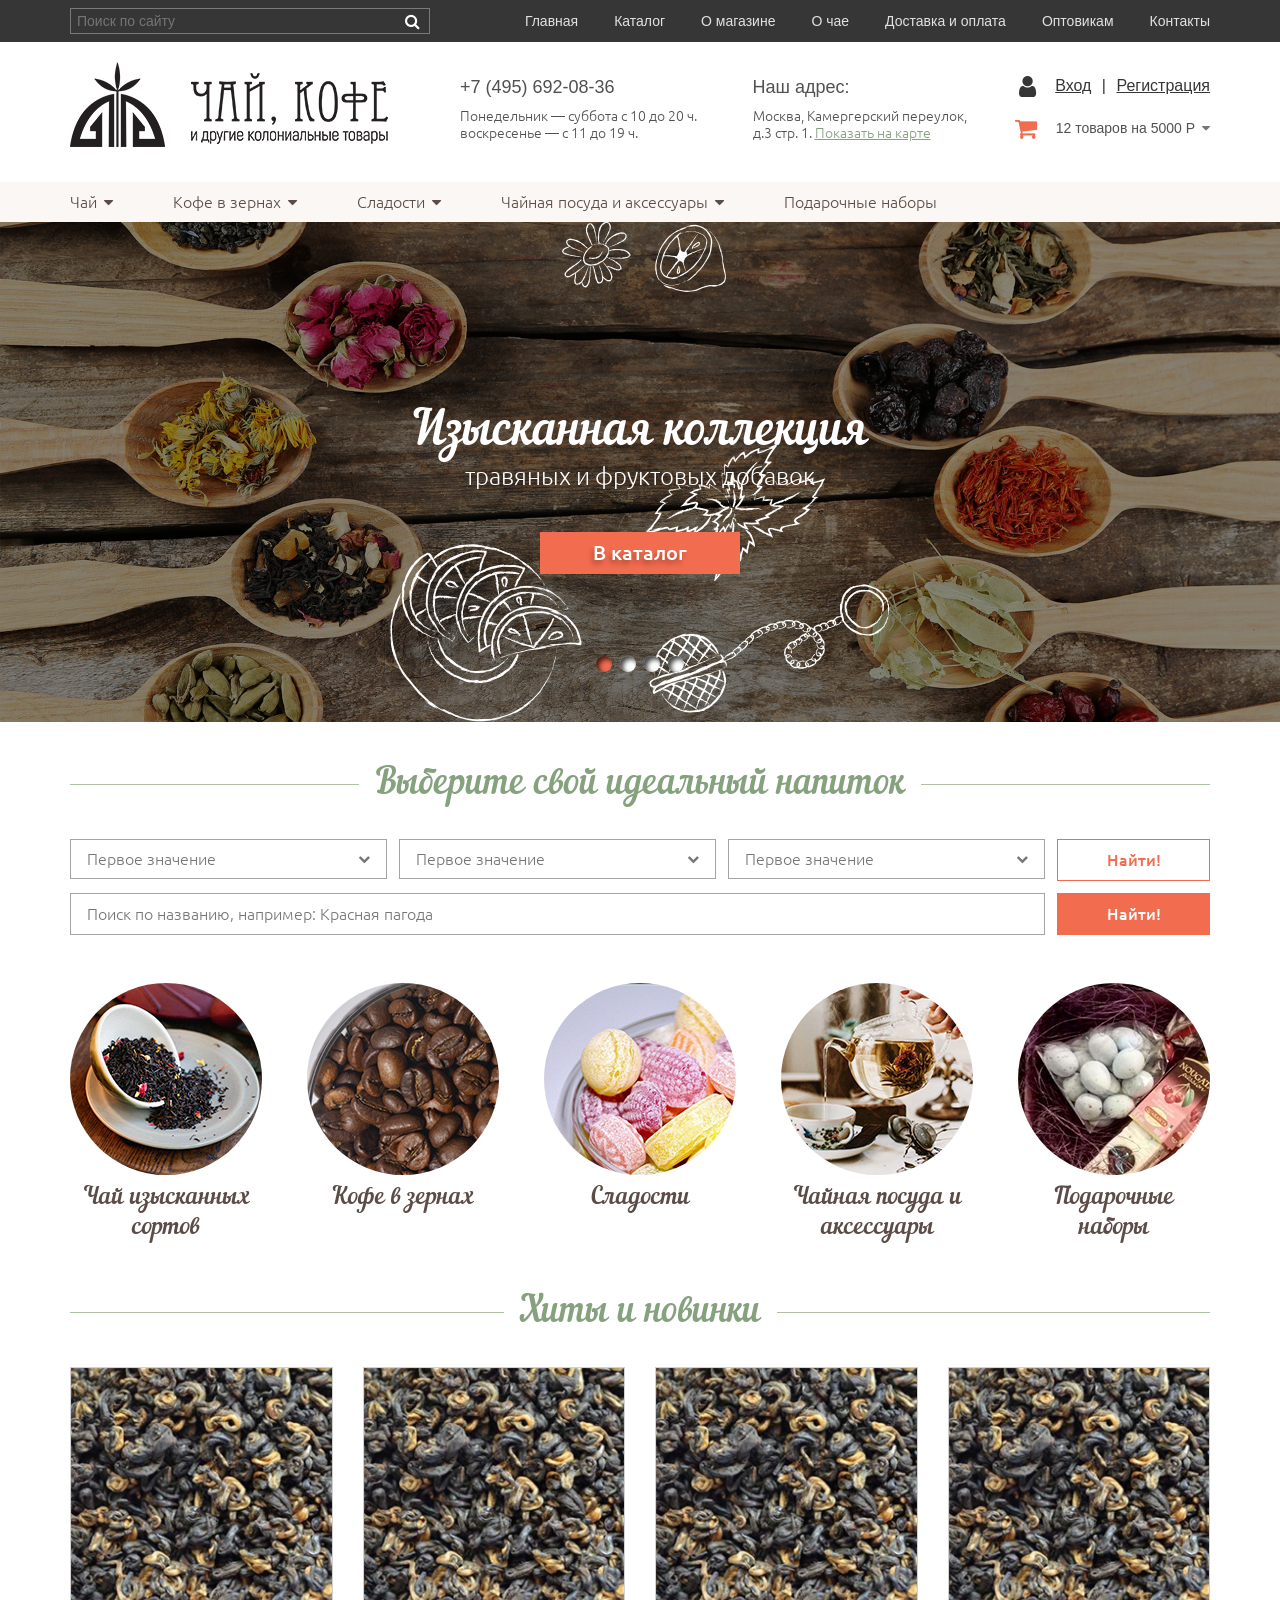
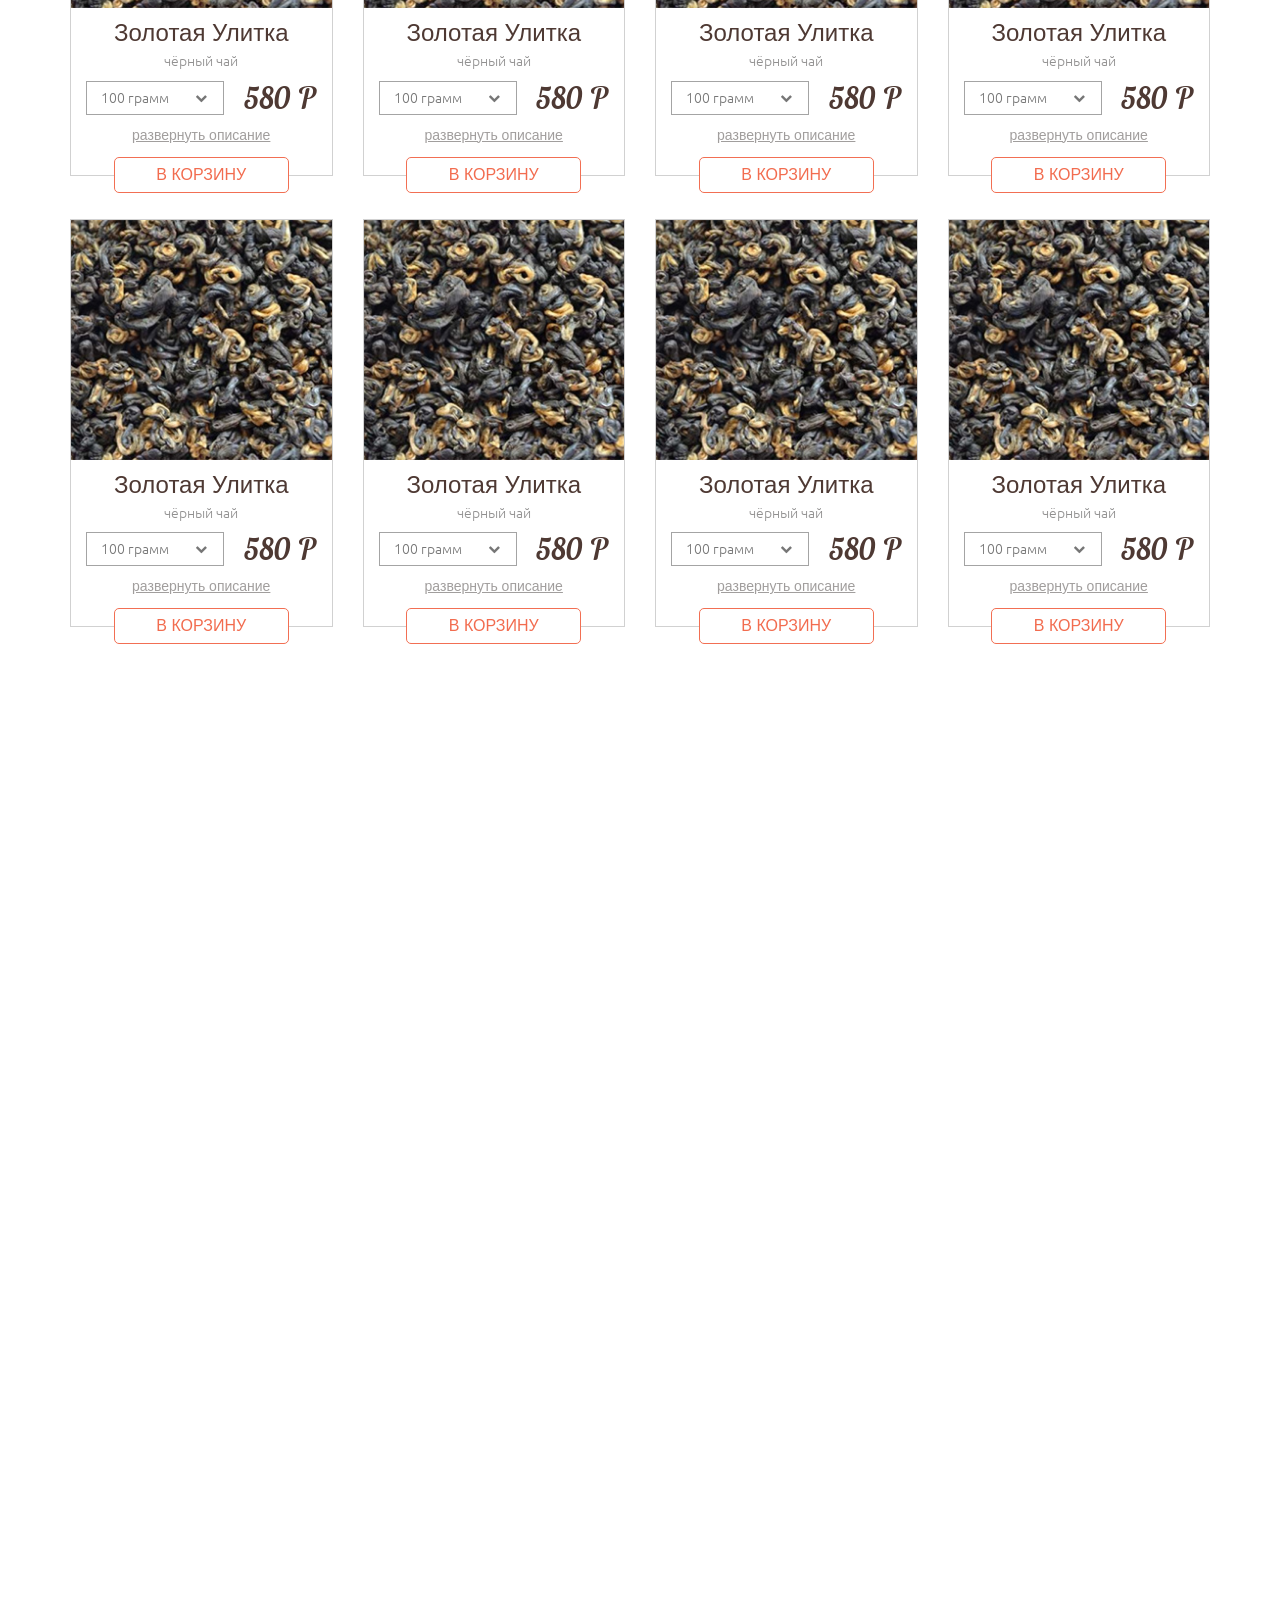
==== app/index.html @ 253767a5 "07.11.2017" ====
<!DOCTYPE html>
<html lang="ru">
<head>
	<meta charset="UTF-8">

	<title>Заголовок</title>
<!--
	<link rel="shortcut icon" href="img/favicon/favicon.ico" type="image/x-icon">
	<link rel="icon" href="img/favicon/apple-touch-icon.png">
	<link rel="icon" sizes="72x72" href="img/favicon/apple-touch-icon-72x72.png">
	<link rel="icon" sizes="114x114" href="img/favicon/apple-touch-icon-114x114.png">
-->

	<meta http-equiv="X-UA-Compatible" content="IE=edge">
	<meta name="viewport" content="width=device-width, initial-scale=1">

	<!-- Styles -->
	<link rel="stylesheet" href="libs/bootstrap/bootstrap.min.css">
	<link rel="stylesheet" href="libs/font-awesome/css/font-awesome.min.css">
	<link rel="stylesheet" href="libs/OwlCarousel2/dist/assets/owl.carousel.min.css">
	<link rel="stylesheet" href="libs/OwlCarousel2/dist/assets/owl.theme.default.css">
	<link rel="stylesheet" href="libs/jquery-ui/jquery-ui.min.css">
	<link rel="stylesheet" href="css/fonts.css">
	<link rel="stylesheet" href="css/main.css">
	<link rel="stylesheet" href="css/media.css">
	<!-- End_Styles -->
</head>
<body>
	<header class="header">
		<div class="header__top">
			<div class="container">
				<div class="row">
					<div class="col-md-4">
						<div class="header__h-search">
							<div class="h-search">
								<input type="text" class="h-search__input" placeholder="Поиск по сайту">
								<i class="fa fa-search" aria-hidden="true"></i>
							</div>
						</div>
					</div>
					<div class="col-md-8">
						<div class="header__h-nav">
							<ul class="h-nav">
								<li class="h-nav__item">
									<a href="#" class="h-nav__link">
										Главная
									</a>
								</li>
								<li class="h-nav__item">
									<a href="#" class="h-nav__link">
										Каталог
									</a>
								</li>
								<li class="h-nav__item">
									<a href="#" class="h-nav__link">
										О магазине
									</a>
								</li>
								<li class="h-nav__item">
									<a href="#" class="h-nav__link">
										О чае
									</a>
								</li>
								<li class="h-nav__item">
									<a href="#" class="h-nav__link">
										Доставка и оплата
									</a>
								</li>
								<li class="h-nav__item">
									<a href="#" class="h-nav__link">
										Оптовикам
									</a>
								</li>
								<li class="h-nav__item">
									<a href="#" class="h-nav__link">
										Контакты
									</a>
								</li>
							</ul>
						</div>
					</div>
				</div>
			</div>
		</div>
		<div class="header__center">
			<div class="container">
				<div class="row">
					<div class="col-md-4">
						<div class="header__h-logo">
							<a href="/" class="h-logo">
								<img src="img/h-logo.png" alt="Чай, кофе и другие колониальные товары" class="h-logo__img">
							</a>
						</div>
					</div>
					<div class="col-md-3">
						<div class="header__h-schedule">
							<div class="h-schedule">
								<b class="h-schedule__phone">
									+7 (495) 692-08-36
								</b>
								<p class="h-schedule__description">
									Понедельник — суббота с 10 до 20 ч.<br>воскресенье — с 11 до 19 ч.
								</p>
							</div>
						</div>
					</div>
					<div class="col-md-3">
						<div class="header__h-addr">
							<div class="h-addr">
								<b class="h-schedule__phone h-addr__title">
									Наш адрес:
								</b>
								<p class="h-schedule__description h-addr__desription">
									Москва, Камергерский переулок,<br>д.3 стр. 1. <a href="#" class="h-addr__link">Показать на карте</a>
								</p>
							</div>
						</div>
					</div>
					<div class="col-md-2">
						<div class="header__h-profil">
							<div class="h-profil">
								<div class="h-profil__top">
									<a href="#" class="h-profil__link">Вход</a>
									<i class="h-profil__and">
										|
									</i>
									<a href="#" class="h-profil__link">Регистрация</a>
									<i class="fa fa-user" aria-hidden="true"></i>
								</div>
								<div class="h-profil__bottom">
									<span class="h-profil__corz">
										12 товаров на 5000 Р
									</span>
									<i class="fa fa-shopping-cart" aria-hidden="true"></i>
								</div>
							</div>
						</div>
					</div>
				</div>
			</div>
		</div>
		<div class="header__bottom">
			<div class="container">
				<div class="row">
					<div class="col-md-12">
						<div class="header__h-catalog">
							<ul class="h-catalog">
								<li class="h-catalog__item">
									<a href="#" class="h-catalog__link">
										Чай
									</a>
								</li>
								<li class="h-catalog__item">
									<a href="#" class="h-catalog__link">
										Кофе в зернах
									</a>
								</li>
								<li class="h-catalog__item">
									<a href="#" class="h-catalog__link">
										Сладости
									</a>
								</li>
								<li class="h-catalog__item">
									<a href="#" class="h-catalog__link">
										Чайная посуда и аксессуары
									</a>
								</li>
								<li class="h-catalog__item">
									<a href="#" class="h-catalog__link">
										Подарочные наборы
									</a>
								</li>
							</ul>
						</div>
					</div>
				</div>
			</div>
		</div>
	</header>
	<div class="page">
		<div class="page__p-slider">
			<div class="p-slider owl-carousel">
				<div class="p-slider__item">
					<img src="img/slider/1.jpg" alt="slid" class="p-slider__img">
					<div class="p-slider__block" style="background-image: url(img/slider/patern.png);">
						<div class="container">
							<div class="row">
								<div class="col-md-12">
									<div class="p-slider__p-text">
										<h2 class="p-slider__title">
											Изысканная коллекция
										</h2>
										<p class="p-slider__description">
											травяных и фруктовых добавок
										</p>
										<a href="#" class="btn btn-red">
											В каталог
										</a>
									</div>
								</div>
							</div>
						</div>
					</div>
				</div>
				<div class="p-slider__item">
					<img src="img/slider/1.jpg" alt="slid" class="p-slider__img">
					<div class="p-slider__block" style="background-image: url(img/slider/patern.png);">
						<div class="container">
							<div class="row">
								<div class="col-md-12">
									<div class="p-slider__p-text">
										<h2 class="p-slider__title">
											Изысканная коллекция
										</h2>
										<p class="p-slider__description">
											травяных и фруктовых добавок
										</p>
										<a href="#" class="btn btn-red">
											В каталог
										</a>
									</div>
								</div>
							</div>
						</div>
					</div>
				</div>
				<div class="p-slider__item">
					<img src="img/slider/1.jpg" alt="slid" class="p-slider__img">
					<div class="p-slider__block" style="background-image: url(img/slider/patern.png);">
						<div class="container">
							<div class="row">
								<div class="col-md-12">
									<div class="p-slider__p-text">
										<h2 class="p-slider__title">
											Изысканная коллекция
										</h2>
										<p class="p-slider__description">
											травяных и фруктовых добавок
										</p>
										<a href="#" class="btn btn-red">
											В каталог
										</a>
									</div>
								</div>
							</div>
						</div>
					</div>
				</div>
				<div class="p-slider__item">
					<img src="img/slider/1.jpg" alt="slid" class="p-slider__img">
					<div class="p-slider__block" style="background-image: url(img/slider/patern.png);">
						<div class="container">
							<div class="row">
								<div class="col-md-12">
									<div class="p-slider__p-text">
										<h2 class="p-slider__title">
											Изысканная коллекция
										</h2>
										<p class="p-slider__description">
											травяных и фруктовых добавок
										</p>
										<a href="#" class="btn btn-red">
											В каталог
										</a>
									</div>
								</div>
							</div>
						</div>
					</div>
				</div>
			</div>
		</div>
		<div class="page__section">
			<div class="container">
				<div class="row">
					<div class="col-md-12">
						<div class="page__p-title">
							<h2 class="p-title">
								<span>Выберите свой идеальный напиток</span>
							</h2>
						</div>
					</div>
				</div>
				<div class="row">
					<div class="col-md-12">
						<div class="page__p-selectmenu">
							<div class="p-selectmenu p-selectmenu-top">
								<div class="p-selectmenu__item">
									<select class="selectmenu" name="" id="">
										<option>Первое значение</option>
										<option>Второе значение</option>
										<option>Третье значение</option>
									</select>
								</div>
								<div class="p-selectmenu__item">
									<select class="selectmenu" name="" id="">
										<option>Первое значение</option>
										<option>Второе значение</option>
										<option>Третье значение</option>
									</select>
								</div>
								<div class="p-selectmenu__item">
									<select class="selectmenu" name="" id="">
										<option>Первое значение</option>
										<option>Второе значение</option>
										<option>Третье значение</option>
									</select>
								</div>
								<div class="p-selectmenu__item">
									<a href="#" class="btn btn-small btn-trans">
										Найти!
									</a>
								</div>
							</div>
							<div class="p-selectmenu p-selectmenu-bottom">
								<div class="p-selectmenu__item">
									<input type="text" class="p-selectmenu__input" placeholder="Поиск по названию, например: Красная пагода">
								</div>
								<div class="p-selectmenu__item">
									<a href="#" class="btn btn-small">
										Найти!
									</a>
								</div>
							</div>
						</div>
					</div>
				</div>
				<div class="row">
					<div class="col-md-12">
						<div class="page__p-beverages">
							<div class="p-beverages">
								<div class="p-beverages__item">
									<a href="#" class="p-beverages__link">
										<div class="p-beverages__top">
											<img src="img/tea/1.jpg" alt="beverages" class="p-beverages__img">
										</div>
										<div class="p-beverages__bottom">
											<h2 class="p-beverages__title">
												Чай изысканных сортов
											</h2>
										</div>
									</a>
								</div>
								<div class="p-beverages__item">
									<a href="#" class="p-beverages__link">
										<div class="p-beverages__top">
											<img src="img/tea/2.jpg" alt="beverages" class="p-beverages__img">
										</div>
										<div class="p-beverages__bottom">
											<h2 class="p-beverages__title">
												Кофе в зернах
											</h2>
										</div>
									</a>
								</div>
								<div class="p-beverages__item">
									<a href="#" class="p-beverages__link">
										<div class="p-beverages__top">
											<img src="img/tea/3.jpg" alt="beverages" class="p-beverages__img">
										</div>
										<div class="p-beverages__bottom">
											<h2 class="p-beverages__title">
												Сладости
											</h2>
										</div>
									</a>
								</div>
								<div class="p-beverages__item">
									<a href="#" class="p-beverages__link">
										<div class="p-beverages__top">
											<img src="img/tea/4.jpg" alt="beverages" class="p-beverages__img">
										</div>
										<div class="p-beverages__bottom">
											<h2 class="p-beverages__title">
												Чайная посуда и аксессуары
											</h2>
										</div>
									</a>
								</div>
								<div class="p-beverages__item">
									<a href="#" class="p-beverages__link">
										<div class="p-beverages__top">
											<img src="img/tea/5.jpg" alt="beverages" class="p-beverages__img">
										</div>
										<div class="p-beverages__bottom">
											<h2 class="p-beverages__title">
												Подарочные наборы
											</h2>
										</div>
									</a>
								</div>
							</div>
						</div>
					</div>
				</div>
			</div>
		</div>
		<div class="page__section">
			<div class="container">
				<div class="row">
					<div class="col-md-12">
						<div class="page__p-title">
							<h2 class="p-title">
								<span>Хиты и новинки</span>
							</h2>
						</div>
					</div>
				</div>
				<div class="row">
					<div class="col-md-3">
						<div class="page__p-item">
							<div class="p-item">
								<div class="p-item__top">
									<img src="img/item/1.jpg" alt="img" class="p-item__img">
								</div>
								<div class="p-item__bottom">
									<h2 class="p-item__title">
										Золотая Улитка
									</h2>
									<span class="p-item__cat">
										чёрный чай
									</span>
									<div class="p-item__row">
										<select class="selectmenu" name="" id="">
											<option>100 грамм</option>
											<option>200 грамм</option>
											<option>300 грамм</option>
										</select>
										<div class="p-item__price">
											580
										</div>
									</div>
									<div style="text-align: center">
										<a href="#" class="p-item__more">
											развернуть описание
										</a>
									</div>
									<a href="#" class="p-item__button">
										В корзину
									</a>
								</div>
							</div>
						</div>
					</div>
					<div class="col-md-3">
						<div class="page__p-item">
							<div class="p-item">
								<div class="p-item__top">
									<img src="img/item/1.jpg" alt="img" class="p-item__img">
								</div>
								<div class="p-item__bottom">
									<h2 class="p-item__title">
										Золотая Улитка
									</h2>
									<span class="p-item__cat">
										чёрный чай
									</span>
									<div class="p-item__row">
										<select class="selectmenu" name="" id="">
											<option>100 грамм</option>
											<option>200 грамм</option>
											<option>300 грамм</option>
										</select>
										<div class="p-item__price">
											580
										</div>
									</div>
									<div style="text-align: center">
										<a href="#" class="p-item__more">
											развернуть описание
										</a>
									</div>
									<a href="#" class="p-item__button">
										В корзину
									</a>
								</div>
							</div>
						</div>
					</div>
					<div class="col-md-3">
						<div class="page__p-item">
							<div class="p-item">
								<div class="p-item__top">
									<img src="img/item/1.jpg" alt="img" class="p-item__img">
								</div>
								<div class="p-item__bottom">
									<h2 class="p-item__title">
										Золотая Улитка
									</h2>
									<span class="p-item__cat">
										чёрный чай
									</span>
									<div class="p-item__row">
										<select class="selectmenu" name="" id="">
											<option>100 грамм</option>
											<option>200 грамм</option>
											<option>300 грамм</option>
										</select>
										<div class="p-item__price">
											580
										</div>
									</div>
									<div style="text-align: center">
										<a href="#" class="p-item__more">
											развернуть описание
										</a>
									</div>
									<a href="#" class="p-item__button">
										В корзину
									</a>
								</div>
							</div>
						</div>
					</div>
					<div class="col-md-3">
						<div class="page__p-item">
							<div class="p-item">
								<div class="p-item__top">
									<img src="img/item/1.jpg" alt="img" class="p-item__img">
								</div>
								<div class="p-item__bottom">
									<h2 class="p-item__title">
										Золотая Улитка
									</h2>
									<span class="p-item__cat">
										чёрный чай
									</span>
									<div class="p-item__row">
										<select class="selectmenu" name="" id="">
											<option>100 грамм</option>
											<option>200 грамм</option>
											<option>300 грамм</option>
										</select>
										<div class="p-item__price">
											580
										</div>
									</div>
									<div style="text-align: center">
										<a href="#" class="p-item__more">
											развернуть описание
										</a>
									</div>
									<a href="#" class="p-item__button">
										В корзину
									</a>
								</div>
							</div>
						</div>
					</div>
					<div class="col-md-3">
						<div class="page__p-item">
							<div class="p-item">
								<div class="p-item__top">
									<img src="img/item/1.jpg" alt="img" class="p-item__img">
								</div>
								<div class="p-item__bottom">
									<h2 class="p-item__title">
										Золотая Улитка
									</h2>
									<span class="p-item__cat">
										чёрный чай
									</span>
									<div class="p-item__row">
										<select class="selectmenu" name="" id="">
											<option>100 грамм</option>
											<option>200 грамм</option>
											<option>300 грамм</option>
										</select>
										<div class="p-item__price">
											580
										</div>
									</div>
									<div style="text-align: center">
										<a href="#" class="p-item__more">
											развернуть описание
										</a>
									</div>
									<a href="#" class="p-item__button">
										В корзину
									</a>
								</div>
							</div>
						</div>
					</div>
					<div class="col-md-3">
						<div class="page__p-item">
							<div class="p-item">
								<div class="p-item__top">
									<img src="img/item/1.jpg" alt="img" class="p-item__img">
								</div>
								<div class="p-item__bottom">
									<h2 class="p-item__title">
										Золотая Улитка
									</h2>
									<span class="p-item__cat">
										чёрный чай
									</span>
									<div class="p-item__row">
										<select class="selectmenu" name="" id="">
											<option>100 грамм</option>
											<option>200 грамм</option>
											<option>300 грамм</option>
										</select>
										<div class="p-item__price">
											580
										</div>
									</div>
									<div style="text-align: center">
										<a href="#" class="p-item__more">
											развернуть описание
										</a>
									</div>
									<a href="#" class="p-item__button">
										В корзину
									</a>
								</div>
							</div>
						</div>
					</div>
					<div class="col-md-3">
						<div class="page__p-item">
							<div class="p-item">
								<div class="p-item__top">
									<img src="img/item/1.jpg" alt="img" class="p-item__img">
								</div>
								<div class="p-item__bottom">
									<h2 class="p-item__title">
										Золотая Улитка
									</h2>
									<span class="p-item__cat">
										чёрный чай
									</span>
									<div class="p-item__row">
										<select class="selectmenu" name="" id="">
											<option>100 грамм</option>
											<option>200 грамм</option>
											<option>300 грамм</option>
										</select>
										<div class="p-item__price">
											580
										</div>
									</div>
									<div style="text-align: center">
										<a href="#" class="p-item__more">
											развернуть описание
										</a>
									</div>
									<a href="#" class="p-item__button">
										В корзину
									</a>
								</div>
							</div>
						</div>
					</div>
					<div class="col-md-3">
						<div class="page__p-item">
							<div class="p-item">
								<div class="p-item__top">
									<img src="img/item/1.jpg" alt="img" class="p-item__img">
								</div>
								<div class="p-item__bottom">
									<h2 class="p-item__title">
										Золотая Улитка
									</h2>
									<span class="p-item__cat">
										чёрный чай
									</span>
									<div class="p-item__row">
										<select class="selectmenu" name="" id="">
											<option>100 грамм</option>
											<option>200 грамм</option>
											<option>300 грамм</option>
										</select>
										<div class="p-item__price">
											580
										</div>
									</div>
									<div style="text-align: center">
										<a href="#" class="p-item__more">
											развернуть описание
										</a>
									</div>
									<a href="#" class="p-item__button">
										В корзину
									</a>
								</div>
							</div>
						</div>
					</div>
				</div>
			</div>
		</div>
	</div>

	<!-- Scripts -->
	<script type="text/javascript" src="libs/jquery/jquery.min.js"></script>
	<script type="text/javascript" src="libs/OwlCarousel2/dist/owl.carousel.min.js"></script>
	<script type="text/javascript" src="libs/jquery-ui/jquery-ui.min.js"></script>
	<script type="text/javascript" src="js/main.js"></script>
	<!-- End_Scripts -->
</body>
</html>
---- app/css/fonts.css ----
/* font-family: "UbuntuRegular" */
@font-face {
  font-family: "UbuntuRegular";
  src: url("../fonts/Ubuntu/UbuntuRegular/RobotoRegular.eot");
  src: url("../fonts/Ubuntu/UbuntuRegular/RobotoRegular.eot?#iefix") format("embedded-opentype"), url("../fonts/Ubuntu/UbuntuRegular/RobotoRegular.woff") format("woff"), url("../fonts/Ubuntu/UbuntuRegular/RobotoRegular.ttf") format("truetype");
  font-style: normal;
  font-weight: normal;
}

/* font-family: "UbuntuItalic" */
@font-face {
  font-family: "UbuntuItalic";
  src: url("../fonts/Ubuntu/UbuntuItalic/UbuntuItalic.eot");
  src: url("../fonts/Ubuntu/UbuntuItalic/UbuntuItalic.eot?#iefix") format("embedded-opentype"), url("../fonts/Ubuntu/UbuntuItalic/UbuntuItalic.woff") format("woff"), url("../fonts/Ubuntu/UbuntuItalic/UbuntuItalic.ttf") format("truetype");
  font-style: normal;
  font-weight: normal;
}

/* font-family: "UbuntuLight" */
@font-face {
  font-family: "UbuntuLight";
  src: url("../fonts/Ubuntu/UbuntuLight/UbuntuLight.eot");
  src: url("../fonts/Ubuntu/UbuntuLight/UbuntuLight.eot?#iefix") format("embedded-opentype"), url("../fonts/Ubuntu/UbuntuLight/UbuntuLight.woff") format("woff"), url("../fonts/Ubuntu/UbuntuLight/UbuntuLight.ttf") format("truetype");
  font-style: normal;
  font-weight: normal;
}

/* font-family: "UbuntuLightItalic" */
@font-face {
  font-family: "UbuntuLightItalic";
  src: url("../fonts/Ubuntu/UbuntuLightItalic/UbuntuLightItalic.eot");
  src: url("../fonts/Ubuntu/UbuntuLightItalic/UbuntuLightItalic.eot?#iefix") format("embedded-opentype"), url("../fonts/Ubuntu/UbuntuLightItalic/UbuntuLightItalic.woff") format("woff"), url("../fonts/Ubuntu/UbuntuLightItalic/UbuntuLightItalic.ttf") format("truetype");
  font-style: normal;
  font-weight: normal;
}

/* font-family: "UbuntuMedium" */
@font-face {
  font-family: "UbuntuMedium";
  src: url("../fonts/Ubuntu/UbuntuMedium/UbuntuMedium.eot");
  src: url("../fonts/Ubuntu/UbuntuMedium/UbuntuMedium.eot?#iefix") format("embedded-opentype"), url("../fonts/Ubuntu/UbuntuMedium/UbuntuMedium.woff") format("woff"), url("../fonts/Ubuntu/UbuntuMedium/UbuntuMedium.ttf") format("truetype");
  font-style: normal;
  font-weight: normal;
}

/* font-family: "UbuntuMediumItalic" */
@font-face {
  font-family: "UbuntuMediumItalic";
  src: url("../fonts/Ubuntu/UbuntuMediumItalic/UbuntuMediumItalic.eot");
  src: url("../fonts/Ubuntu/UbuntuMediumItalic/UbuntuMediumItalic.eot?#iefix") format("embedded-opentype"), url("../fonts/Ubuntu/UbuntuMediumItalic/UbuntuMediumItalic.woff") format("woff"), url("../fonts/Ubuntu/UbuntuMediumItalic/UbuntuMediumItalic.ttf") format("truetype");
  font-style: normal;
  font-weight: normal;
}

/* font-family: "UbuntuBold" */
@font-face {
  font-family: "UbuntuBold";
  src: url("../fonts/Ubuntu/UbuntuBold/UbuntuBold.eot");
  src: url("../fonts/Ubuntu/UbuntuBold/UbuntuBold.eot?#iefix") format("embedded-opentype"), url("../fonts/Ubuntu/UbuntuBold/UbuntuBold.woff") format("woff"), url("../fonts/Ubuntu/UbuntuBold/UbuntuBold.ttf") format("truetype");
  font-style: normal;
  font-weight: normal;
}

/* font-family: "UbuntuBoldItalic" */
@font-face {
  font-family: "UbuntuBoldItalic";
  src: url("../fonts/Ubuntu/UbuntuBoldItalic/UbuntuBoldItalic.eot");
  src: url("../fonts/Ubuntu/UbuntuBoldItalic/UbuntuBoldItalic.eot?#iefix") format("embedded-opentype"), url("../fonts/Ubuntu/UbuntuBoldItalic/UbuntuBoldItalic.woff") format("woff"), url("../fonts/Ubuntu/UbuntuBoldItalic/UbuntuBoldItalic.ttf") format("truetype");
  font-style: normal;
  font-weight: normal;
}

/* font-family: "NautilusPompiliusRegular" */
@font-face {
  font-family: "NautilusPompiliusRegular";
  src: url("../fonts/NautilusPompilius/NautilusPompiliusRegular/NautilusPompiliusRegular.eot");
  src: url("../fonts/NautilusPompilius/NautilusPompiliusRegular/NautilusPompiliusRegular.eot?#iefix") format("embedded-opentype"), url("../fonts/NautilusPompilius/NautilusPompiliusRegular/NautilusPompiliusRegular.woff") format("woff"), url("../fonts/NautilusPompilius/NautilusPompiliusRegular/NautilusPompiliusRegular.ttf") format("truetype");
  font-style: normal;
  font-weight: normal;
}

/* font-family: "LobsterRegular" */
@font-face {
  font-family: "LobsterRegular";
  src: url("../fonts/Lobster/LobsterRegular/LobsterRegular.eot");
  src: url("../fonts/Lobster/LobsterRegular/LobsterRegular.eot?#iefix") format("embedded-opentype"), url("../fonts/Lobster/LobsterRegular/LobsterRegular.woff") format("woff"), url("../fonts/Lobster/LobsterRegular/LobsterRegular.ttf") format("truetype");
  font-style: normal;
  font-weight: normal;
}

/* font-family: "RobotoRegular" */
@font-face {
  font-family: "RobotoRegular";
  src: url("../fonts/Roboto/RobotoRegular/RobotoRegular.eot");
  src: url("../fonts/Roboto/RobotoRegular/RobotoRegular.eot?#iefix") format("embedded-opentype"), url("../fonts/Roboto/RobotoRegular/RobotoRegular.woff") format("woff"), url("../fonts/Roboto/RobotoRegular/RobotoRegular.ttf") format("truetype");
  font-style: normal;
  font-weight: normal;
}

/* font-family: "RobotoBold" */
@font-face {
  font-family: "RobotoBold";
  src: url("../fonts/Roboto/RobotoBold/RobotoBold.eot");
  src: url("../fonts/Roboto/RobotoBold/RobotoBold.eot?#iefix") format("embedded-opentype"), url("../fonts/Roboto/RobotoBold/RobotoBold.woff") format("woff"), url("../fonts/Roboto/RobotoBold/RobotoBold.ttf") format("truetype");
  font-style: normal;
  font-weight: normal;
}

/* font-family: "RobotoLight" */
@font-face {
  font-family: "RobotoLight";
  src: url("../fonts/Roboto/RobotoLight/RobotoLight.eot");
  src: url("../fonts/Roboto/RobotoLight/RobotoLight.eot?#iefix") format("embedded-opentype"), url("../fonts/Roboto/RobotoLight/RobotoLight.woff") format("woff"), url("../fonts/Roboto/RobotoLight/RobotoLight.ttf") format("truetype");
  font-style: normal;
  font-weight: normal;
}

/* font-family: "RobotoMedium" */
@font-face {
  font-family: "RobotoMedium";
  src: url("../fonts/Roboto/RobotoMedium/RobotoMedium.eot");
  src: url("../fonts/Roboto/RobotoMedium/RobotoMedium.eot?#iefix") format("embedded-opentype"), url("../fonts/Roboto/RobotoMedium/RobotoMedium.woff") format("woff"), url("../fonts/Roboto/RobotoMedium/RobotoMedium.ttf") format("truetype");
  font-style: normal;
  font-weight: normal;
}
---- app/css/main.css ----
@charset "UTF-8";
/*Сброс*/
html, body, div, span, object, iframe,
h1, h2, h3, h4, h5, h6, p, blockquote, pre,
a, abbr, acronym, address, big, cite, code,
del, dfn, em, img, ins, kbd, q, samp, small,
strike, strong, sub, sup, tt, var, b, i,
dl, dt, dd, ol, ul, li, fieldset, form,
label, legend, table, caption, tbody, tfoot,
thead, tr, th, td, article, aside, canvas,
details, embed, figure, figcaption, footer,
header, hgroup, nav, output, ruby, section,
time, mark, audio, video {
  margin: 0;
  padding: 0;
  border: 0;
  font-size: 100%;
  font: inherit;
  vertical-align: baseline;
}

button, button:active, button:focus,
input, input:active, input:focus {
  outline: none;
}

ol, ul {
  list-style: none;
}

.hidden {
  display: none;
}

/*standart-style*/
.page-content p {
  color: #4b4b4b;
  line-height: 20px;
}

.page-content h2 {
  display: block;
  color: #85a17d;
  font-size: 24px;
  line-height: 22px;
}

.page-content h3 {
  display: block;
  color: #85a17d;
  font-size: 24px;
  line-height: 22px;
  font-family: "NautilusPompiliusRegular", sans-serif;
}

.page-content blockquote {
  display: block;
  border-top: 1px solid #e1e1e1;
  border-bottom: 1px solid #e1e1e1;
  display: block;
  padding: 40px 165px;
  font-size: 20px;
  color: #85a17d;
  line-height: 25px;
  font-family: "UbuntuItalic", sans-serif;
  text-align: center;
}

.page-content ul li {
  color: #4b4b4b;
  line-height: 20px;
  display: block;
  padding-left: 24px;
  position: relative;
}

.page-content ul li::before {
  content: "\f06c";
  font-family: "FontAwesome";
  position: absolute;
  left: 0;
  font-size: 16px;
  color: #85a17d;
  line-height: 20px;
}

.page-content ol li {
  color: #4b4b4b;
  line-height: 20px;
  display: block;
  padding-left: 24px;
  position: relative;
}

.page-content ol li span {
  font-family: "LobsterRegular";
  color: #85a17d;
  font-size: 18px;
  line-height: 20px;
  position: absolute;
  left: 0;
}

.page-content ol li span:after {
  content: '.';
}

.page-content b, .page-content strong {
  line-height: 20px;
  color: inherit;
  font-family: "UbuntuBold", sans-serif;
}

.page-content a {
  color: #85a17d;
  text-decoration: underline;
}

.page-content a:hover, .page-content a:focus, .page-content a:active {
  text-decoration: none;
  color: #85a17d;
}

.page-content i {
  line-height: 20px;
  color: inherit;
  font-family: "UbuntuItalic", sans-serif;
}

.ui-selectmenu-button.ui-button {
  width: 100%;
  border-radius: 0;
  font-family: "UbuntuLight", sans-serif;
  color: #767676;
  padding: 10px 42px 10px 16px;
  border: 1px solid #a4a4a4;
  background-color: transparent !important;
  position: relative;
}

.ui-selectmenu-button-closed::after {
  content: "\f078";
  font-family: "FontAwesome";
  font-size: 12px;
  color: #767676;
  position: absolute;
  right: 16px;
  top: 50%;
  transform: translateY(-50%);
  -webkit-transform: translateY(-50%);
}

.ui-selectmenu-button-open::after {
  content: "\f077";
  font-family: "FontAwesome";
  font-size: 12px;
  color: #767676;
  position: absolute;
  right: 16px;
  top: 50%;
  transform: translateY(-50%);
  -webkit-transform: translateY(-50%);
}

.ui-selectmenu-icon {
  display: none !important;
}

.ui-selectmenu-text {
  font-size: 16px;
  margin-right: 0;
  vertical-align: middle;
}

.ui-menu .ui-menu-item-wrapper {
  background-color: transparent !important;
  color: #767676;
  padding: 10px 16px;
  font-family: "UbuntuLight", sans-serif;
}

.ui-menu .ui-menu-item-wrapper:hover {
  background-color: #a4a4a4 !important;
  color: #fff;
}

.ui-menu .ui-state-focus, .ui-menu .ui-state-active {
  margin: 0;
  border: none;
}

.ui-widget.ui-widget-content {
  border: 1px solid #a4a4a4;
  border-top: none;
  border-radius: 0;
  padding-bottom: 0;
}

.btn {
  height: 42px;
  display: inline-block;
  width: 100%;
  text-align: center;
  line-height: 40px;
  border: 1px solid #f26c4f;
  background-color: #f26c4f;
  color: #fff;
  text-shadow: -2px 4px 5px rgba(0, 0, 0, 0.3);
  font-size: 20px;
  font-family: "UbuntuMedium", sans-serif;
}

.btn:hover, .btn:focus, .btn:active {
  text-decoration: none;
  background-color: transparent;
  color: #f26c4f;
}

.btn-red {
  width: 200px;
}

.btn-small {
  font-size: 16px;
  text-shadow: none;
}

.btn-trans {
  background-color: transparent;
  color: #f26c4f;
}

.btn-trans:hover, .btn-trans:focus, .btn-trans:active {
  background-color: #f26c4f;
  color: #fff;
}

.p-title {
  font-size: 36px;
  color: #85a17d;
  font-family: "NautilusPompiliusRegular", sans-serif;
  display: block;
  width: 100%;
  position: relative;
  text-align: center;
}

.p-title span {
  display: inline-block;
  background-color: #fff;
  padding: 0 16px;
}

.p-title::before {
  content: '';
  display: block;
  height: 1px;
  width: 100%;
  background-color: #aec0a8;
  z-index: -1;
  position: absolute;
  left: 0;
  right: 0;
  top: 50%;
  margin-top: -0.5px;
}

/*Внешние блоки*/
body {
  font-size: 16px;
  min-width: 320px;
  position: relative;
  line-height: 1.25;
  font-family: "UbuntuRegular", sans-serif;
  overflow-x: hidden;
  height: 9000px;
}

.header__top {
  background-color: #363636;
  height: 42px;
}

.header__h-search {
  padding-top: 8px;
}

.header__h-nav {
  text-align: right;
}

.header__center {
  padding-top: 20px;
  padding-bottom: 30px;
}

.header__h-logo {
  text-align: left;
}

.header__h-schedule {
  padding-top: 14px;
}

.header__h-addr {
  padding-top: 14px;
}

.header__h-profil {
  margin-left: -30px;
  padding-top: 14px;
}

.header__bottom {
  background-color: #fbf7f4;
}

.page__p-title {
  padding-top: 40px;
  padding-bottom: 32px;
}

.page__p-selectmenu {
  margin-left: -6px;
  margin-right: -6px;
  margin-top: -6px;
}

.page__p-beverages {
  padding-top: 42px;
}

/*Компоненты*/
.h-search {
  position: relative;
}

.h-search__input {
  display: block;
  width: 100%;
  height: 26px;
  border: 1px solid #797979;
  background-color: transparent;
  padding-right: 34px;
  font-size: 14px;
  padding-left: 6px;
  color: #fff;
}

.h-search__input::-webkit-input-placeholder {
  opacity: 1;
}

.h-search__input::-moz-placeholder {
  opacity: 1;
}

.h-search__input:-moz-placeholder {
  opacity: 1;
}

.h-search__input:-ms-input-placeholder {
  opacity: 1;
}

.h-search .fa {
  font-size: 16px;
  color: #fff;
  position: absolute;
  right: 10px;
  top: 0;
  display: block;
  line-height: 26px;
  vertical-align: middle;
}

.h-nav {
  font-size: 0;
}

.h-nav__item {
  display: inline-block;
}

.h-nav__item:last-child .h-nav__link {
  padding-right: 0;
}

.h-nav__link {
  font-size: 14px;
  display: block;
  line-height: 42px;
  padding: 0 18px;
  color: #e2e2e2;
}

.h-nav__link:hover, .h-nav__link:focus, .h-nav__link:active {
  color: rgba(226, 226, 226, 0.8);
  text-decoration: none;
}

.h-logo {
  display: inline-block;
  max-width: 100%;
}

.h-logo__img {
  display: block;
  max-width: 100%;
  height: auto;
}

.h-schedule__phone {
  font-size: 18px;
  color: #515151;
  line-height: 22px;
  display: block;
  padding-bottom: 10px;
}

.h-schedule__description {
  color: #515151;
  font-size: 14px;
  line-height: 17px;
  font-family: "UbuntuLight", sans-serif;
}

.h-addr__link {
  text-decoration: underline;
  color: #85a17d;
}

.h-addr__link:hover, .h-addr__link:focus, .h-addr__link:active {
  text-decoration: none;
  color: #85a17d;
}

.h-profil__top {
  padding-left: 23px;
  text-align: right;
  position: relative;
}

.h-profil__top .fa {
  position: absolute;
  left: 4px;
  top: -2px;
  color: #363636;
  font-size: 24px;
}

.h-profil__link {
  display: inline-block;
  font-size: 16px;
  color: #363636;
  text-decoration: underline;
}

.h-profil__link:hover, .h-profil__link:focus, .h-profil__link:active {
  text-decoration: none;
  color: #363636;
}

.h-profil__and {
  display: inline-block;
  color: #363636;
  margin: 0 6px;
}

.h-profil__bottom {
  text-align: right;
  position: relative;
  padding-left: 23px;
  margin-top: 24px;
  cursor: pointer;
}

.h-profil__bottom .fa {
  position: absolute;
  left: 0;
  font-size: 24px;
  color: #f26c4f;
  top: -4px;
}

.h-profil__corz {
  display: block;
  padding-right: 15px;
  color: #515151;
  font-size: 14px;
  position: relative;
}

.h-profil__corz::after {
  content: "\f0d7";
  font-family: "FontAwesome";
  font-size: 14px;
  color: #767676;
  display: block;
  position: absolute;
  right: 0;
  top: 50%;
  transform: translateY(-50%);
  -webkit-transform: translateY(-50%);
}

.h-catalog {
  font-size: 0;
}

.h-catalog__item {
  display: inline-block;
  padding-right: 60px;
}

.h-catalog__item:last-child .h-catalog__link {
  padding-right: 0;
}

.h-catalog__item:last-child .h-catalog__link::after {
  display: none;
}

.h-catalog__link {
  display: block;
  padding-right: 16px;
  font-family: "UbuntuLight", sans-serif;
  font-size: 16px;
  line-height: 40px;
  color: #5c4c47;
  position: relative;
}

.h-catalog__link::after {
  content: "\f0d7";
  font-family: "FontAwesome";
  color: #5c4c47;
  position: absolute;
  right: 0;
  top: 50%;
  transform: translateY(-50%);
  -webkit-transform: translateY(-50%);
}

.h-catalog__link:hover, .h-catalog__link:focus, .h-catalog__link:active {
  text-decoration: none;
  color: #5c4c47;
}

.p-slider__item {
  background-repeat: no-repeat;
  background-position: center center;
}

.p-slider__item::after {
  content: '';
  display: block;
  position: absolute;
  left: 0;
  top: 0;
  right: 0;
  bottom: 0;
  width: 100%;
  height: 100%;
  background-color: rgba(0, 0, 0, 0.47);
  z-index: 1;
}

.p-slider__img {
  display: block;
  width: 100%;
  height: auto;
}

.p-slider .owl-dots {
  font-size: 0;
  position: absolute;
  bottom: 50px;
  left: 0;
  right: 0;
  text-align: center;
}

.p-slider .owl-dot {
  width: 16px;
  height: 16px;
  border-radius: 50%;
  -webkit-box-shadow: inset 3px 3px 5px 0px rgba(0, 0, 0, 0.75);
  -moz-box-shadow: inset 3px 3px 5px 0px rgba(0, 0, 0, 0.75);
  box-shadow: inset 3px 3px 5px 0px rgba(0, 0, 0, 0.75);
  background-color: #fff;
  display: inline-block;
  margin: 0 4px;
}

.p-slider .owl-nav {
  display: none;
}

.p-slider .active {
  background-color: #f26c4f;
}

.p-slider__block {
  z-index: 2;
  position: absolute;
  left: 0;
  right: 0;
  bottom: 0;
  top: 0;
  background-repeat: no-repeat;
  background-position: center center;
  text-align: center;
  padding-top: 180px;
}

.p-slider__title {
  font-size: 48px;
  font-family: "NautilusPompiliusRegular", sans-serif;
  color: #fff;
  display: block;
}

.p-slider__description {
  color: #fff;
  font-size: 24px;
  font-family: "UbuntuLight", sans-serif;
  margin-bottom: 40px;
  display: block;
}

.p-selectmenu {
  display: grid;
}

.p-selectmenu-top {
  grid-template-columns: 2fr 2fr 2fr 1fr;
}

.p-selectmenu-bottom {
  grid-template-columns: 6fr 1fr;
}

.p-selectmenu__item {
  padding: 6px;
}

.p-selectmenu__input {
  border: 1px solid #a4a4a4;
  padding: 10px 42px 10px 16px;
  color: #767676;
  width: 100%;
  display: block;
  font-family: "UbuntuLight", sans-serif;
}

.p-selectmenu__input::-webkit-input-placeholder {
  opacity: 1;
  color: #767676;
}

.p-selectmenu__input::-moz-placeholder {
  opacity: 1;
  color: #767676;
}

.p-selectmenu__input:-moz-placeholder {
  opacity: 1;
  color: #767676;
}

.p-selectmenu__input:-ms-input-placeholder {
  opacity: 1;
  color: #767676;
}

.p-beverages {
  display: -webkit-flex;
  display: -moz-flex;
  display: -ms-flex;
  display: -o-flex;
  display: flex;
  justify-content: space-between;
  -webkit-justify-content: space-between;
}

.p-beverages__link {
  display: inline-block;
}

.p-beverages__top {
  width: 192px;
  height: 192px;
  border-radius: 50%;
  overflow: hidden;
}

.p-beverages__img {
  min-width: 100%;
  min-height: 100%;
  display: block;
}

.p-beverages__bottom {
  height: 70px;
  overflow: hidden;
}

.p-beverages__title {
  color: #5c4c47;
  font-size: 24px;
  line-height: 30px;
  font-family: "NautilusPompiliusRegular";
  display: block;
  width: 192px;
  text-align: center;
  margin-top: 8px;
}

.p-item {
  display: block;
  border: 1px solid #d1d1d1;
  width: 100%;
  position: relative;
  margin-bottom: 43px;
}

.p-item__top {
  height: 240px;
  width: 100%;
  overflow: hidden;
}

.p-item__img {
  height: 100%;
  width: auto;
}

.p-item__bottom {
  padding-top: 10px;
  padding-left: 15px;
  padding-right: 15px;
  padding-bottom: 30px;
}

.p-item__title {
  color: #4e3933;
  font-size: 24px;
  display: block;
  text-align: center;
}

.p-item__cat {
  display: block;
  text-align: center;
  color: #919090;
  font-size: 14px;
  font-family: "UbuntuLight", sans-serif;
  padding-top: 5px;
}

.p-item__row {
  padding-top: 10px;
}

.p-item__row::after {
  clear: both;
  content: "";
  display: table;
}

.p-item__row .ui-selectmenu-button {
  width: 60%;
  float: left;
  padding: 8px 42px 8px 14px;
}

.p-item__row .ui-selectmenu-text {
  font-size: 14px;
}

.p-item__price {
  font-family: "NautilusPompiliusRegular";
  font-size: 30px;
  color: #4e3933;
  float: right;
  width: 39%;
  text-align: right;
  line-height: 100%;
  padding-top: 6px;
}

.p-item__price::after {
  content: 'Р';
}

.p-item__more {
  display: inline-block;
  font-size: 14px;
  color: #a19e9d;
  text-decoration: underline;
  margin-top: 10px;
}

.p-item__more:hover, .p-item__more:focus, .p-item__more:active {
  text-decoration: none;
  color: #a19e9d;
}

.p-item__button {
  text-transform: uppercase;
  height: 36px;
  border: 1px solid #f26f53;
  border-radius: 5px;
  position: absolute;
  z-index: 2;
  left: 0;
  right: 0;
  bottom: -18px;
  display: block;
  width: 175px;
  text-align: center;
  line-height: 34px;
  background-color: #fff;
  margin: 0 auto;
  color: #f26c4f;
}

.p-item__button:hover, .p-item__button:focus, .p-item__button:active {
  color: #fff;
  background-color: #f26c4f;
  text-decoration: none;
}
---- app/css/media.css ----
/*==========  Desktop First Method  ==========*/
/* Large Devices, Wide Screens */
@media only screen and (max-width: 1200px) {
  /**/
}

/* Medium Devices, Desktops */
@media only screen and (max-width: 992px) {
  /**/
}

/* Small Devices, Tablets */
@media only screen and (max-width: 768px) {
  /**/
}

/* Extra Small Devices, Phones */
@media only screen and (max-width: 480px) {
  /**/
}

/* Custom, iPhone Retina */
@media only screen and (max-width: 320px) {
  /**/
}

/*==========  Mobile First Method  ==========*/
/* Custom, iPhone Retina */
@media only screen and (min-width: 320px) {
  /**/
}

/* Extra Small Devices, Phones */
@media only screen and (min-width: 480px) {
  /**/
}

/* Small Devices, Tablets */
@media only screen and (min-width: 768px) {
  /**/
}

/* Medium Devices, Desktops */
@media only screen and (min-width: 992px) {
  /**/
}

/* Large Devices, Wide Screens */
@media only screen and (min-width: 1200px) {
  /**/
}
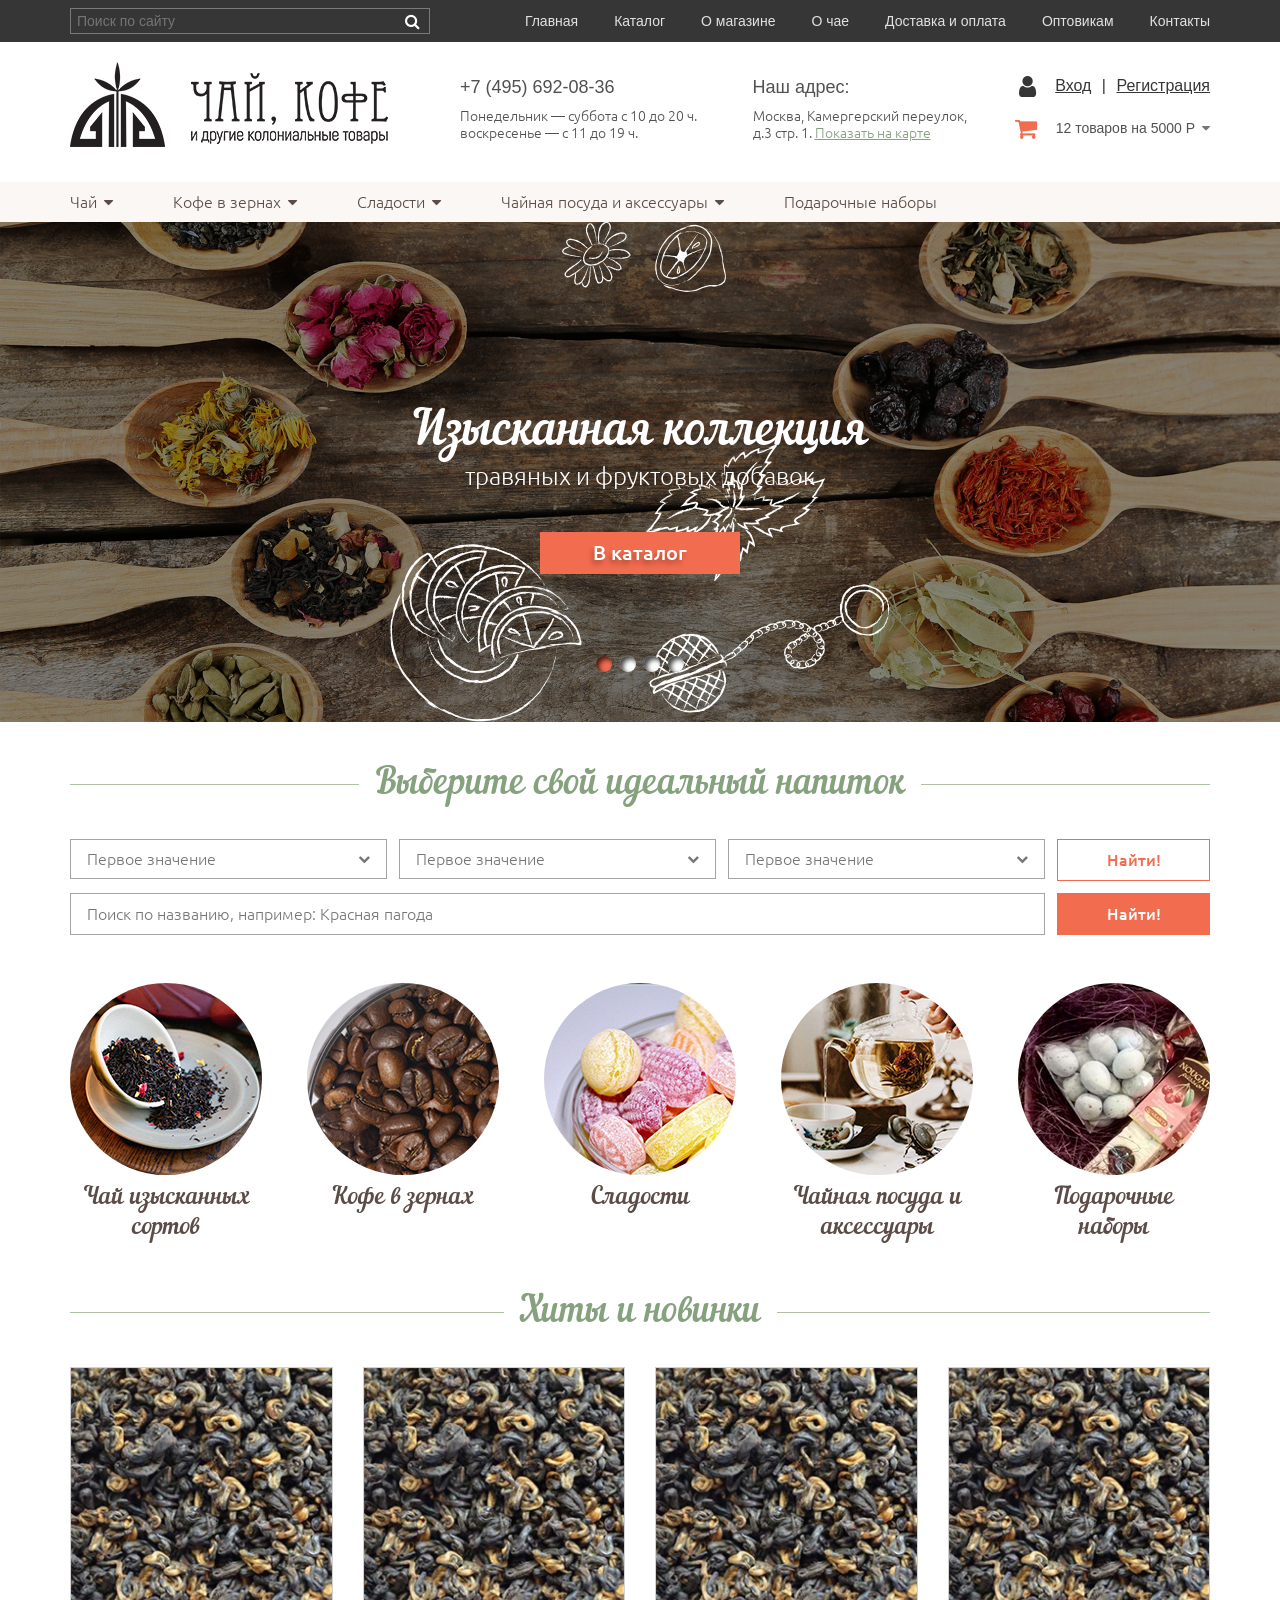
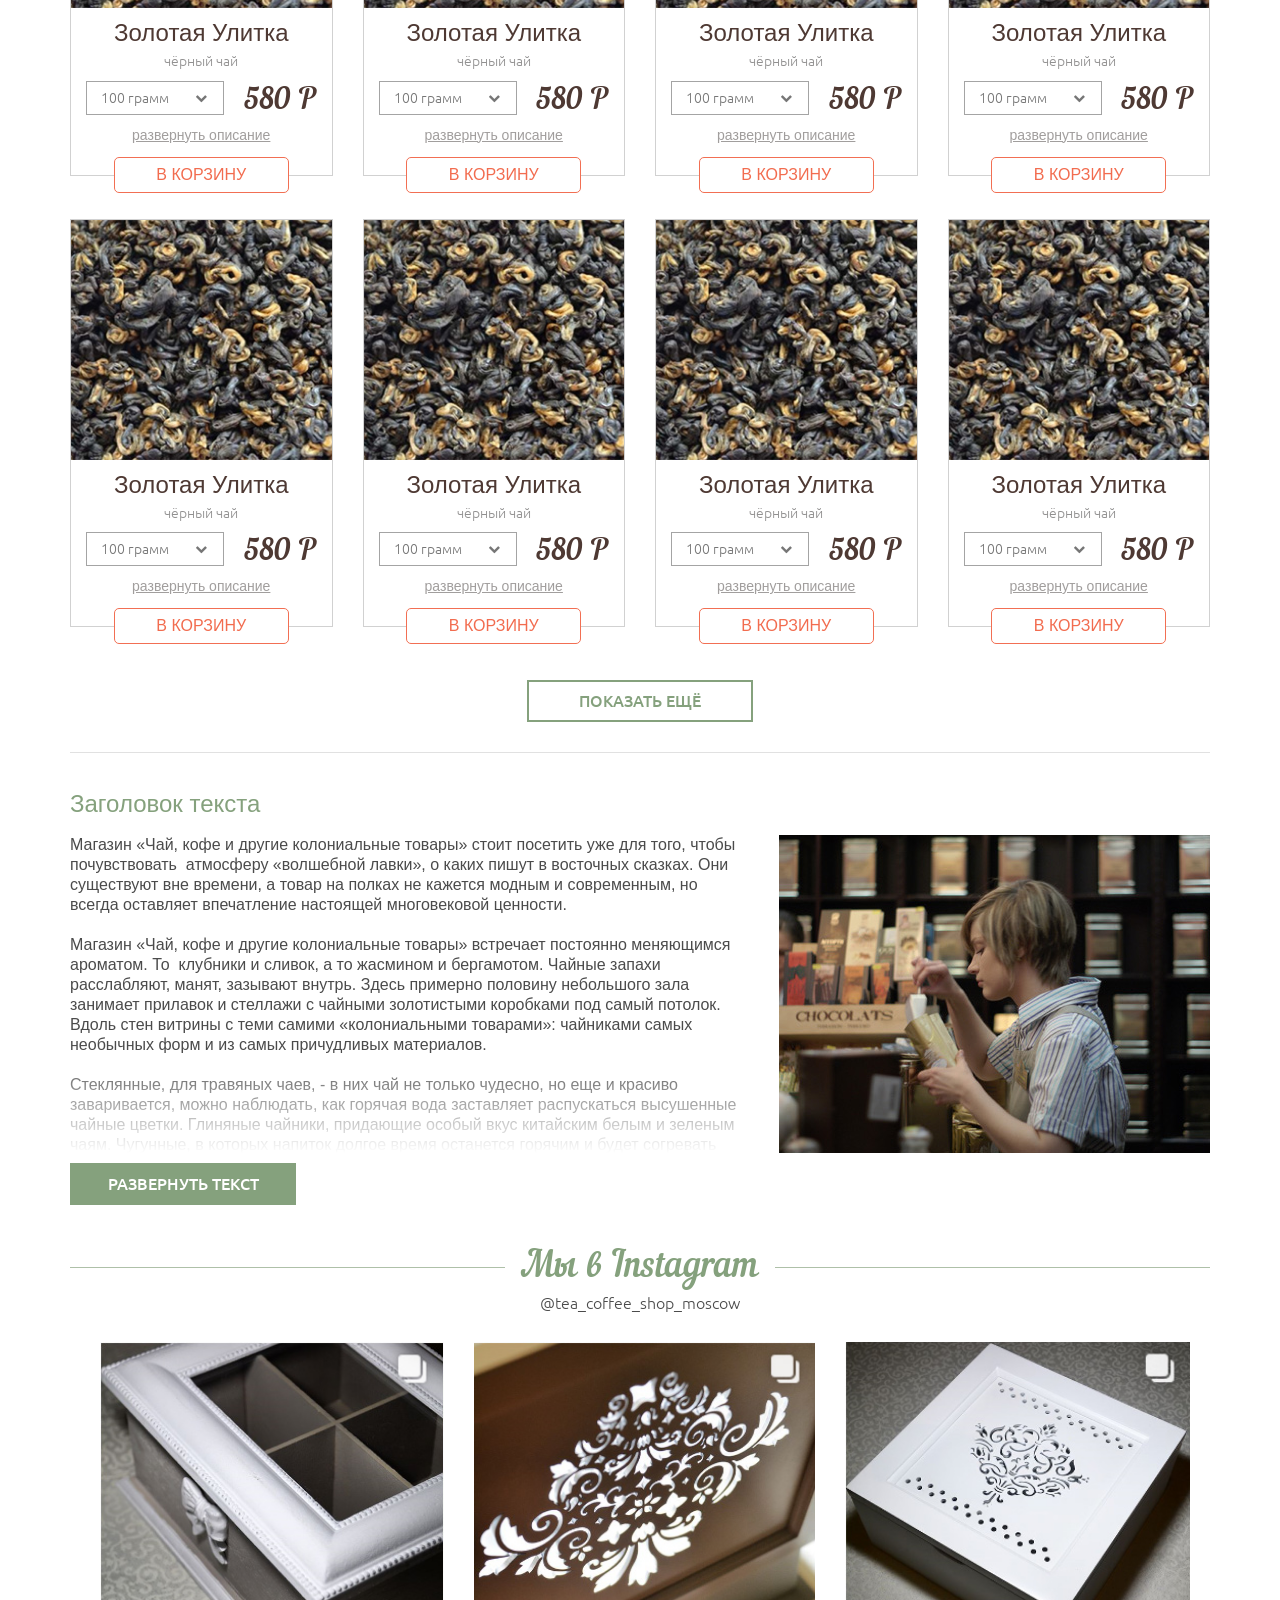
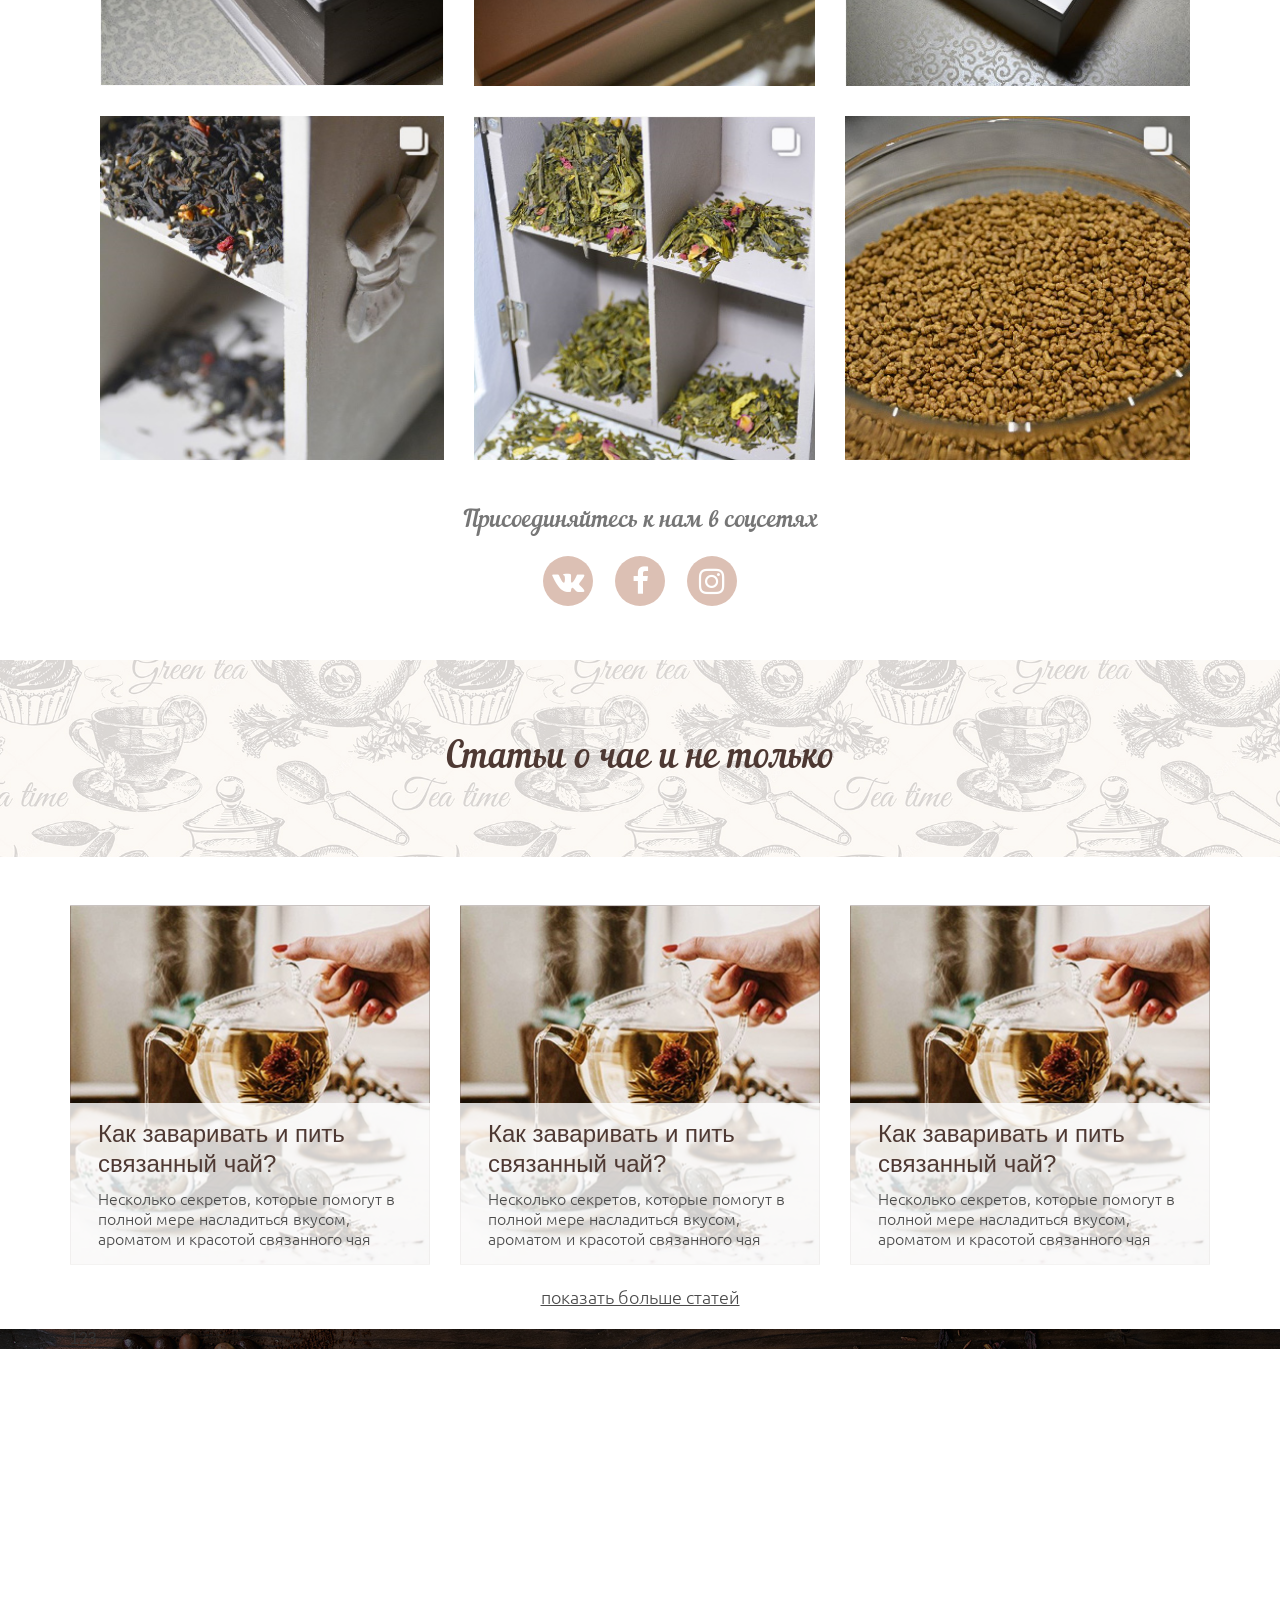
==== commit 15f8ea5f: "Главная(+3 секции)" ====
--- a/app/index.html
+++ b/app/index.html
@@ -688,6 +688,204 @@
 						</div>
 					</div>
 				</div>
+				<div class="row">
+					<div class="col-md-12">
+						<div class="page__p-morebtn" style="border-bottom: 1px solid #e1e1e1; padding-bottom: 30px;">
+							<a href="#" class="p-morebtn">
+								Показать ещё
+							</a>
+						</div>
+					</div>
+				</div>
+			</div>
+		</div>
+		<div class="page__section page__section-text">
+			<div class="container">
+				<div class="row">
+					<div class="col-md-12">
+						<div class="page__p-text page__p-text-hide">
+							<div class="p-text">
+								<h2>
+									Заголовок текста
+								</h2><br>
+								<div class="p-text__img">
+									<img src="img/test.jpg" alt="alt">
+								</div>
+								<p>
+									Магазин «Чай, кофе и другие колониальные товары» стоит посетить уже для того, чтобы почувствовать  атмосферу «волшебной лавки», о каких пишут в восточных сказках. Они существуют вне времени, а товар на полках не кажется модным и современным, но всегда оставляет впечатление настоящей многовековой ценности.<br><br>Магазин «Чай, кофе и другие колониальные товары» встречает постоянно меняющимся ароматом. То  клубники и сливок, а то жасмином и бергамотом. Чайные запахи расслабляют, манят, зазывают внутрь. Здесь примерно половину небольшого зала занимает прилавок и стеллажи с чайными золотистыми коробками под самый потолок. Вдоль стен витрины с теми самими «колониальными товарами»: чайниками самых необычных форм и из самых причудливых материалов.<br><br>Стеклянные, для травяных чаев, - в них чай не только чудесно, но еще и красиво заваривается, можно наблюдать, как горячая вода заставляет распускаться высушенные чайные цветки. Глиняные чайники, придающие особый вкус китайским белым и зеленым чаям. Чугунные, в которых напиток долгое время останется горячим и будет согревать своим теплом. Стены бутика увешаны фотографиями чайных плантаций, чтобы покупатели могли увидеть те прекрасные места – родину того или иного сорта.<br><br>Магазин «Чай, кофе и другие колониальные товары» стоит посетить уже для того, чтобы почувствовать  атмосферу «волшебной лавки», о каких пишут в восточных сказках. Они существуют вне времени, а товар на полках не кажется модным и современным, но всегда оставляет впечатление настоящей многовековой ценности.<br><br>Магазин «Чай, кофе и другие колониальные товары» встречает постоянно меняющимся ароматом. То  клубники и сливок, а то жасмином и бергамотом. Чайные запахи расслабляют, манят, зазывают внутрь. Здесь примерно половину небольшого зала занимает прилавок и стеллажи с чайными золотистыми коробками под самый потолок. Вдоль стен витрины с теми самими «колониальными товарами»: чайниками самых необычных форм и из самых причудливых материалов.<br><br>Стеклянные, для травяных чаев, - в них чай не только чудесно, но еще и красиво заваривается, можно наблюдать, как горячая вода заставляет распускаться высушенные чайные цветки. Глиняные чайники, придающие особый вкус китайским белым и зеленым чаям. Чугунные, в которых напиток долгое время останется горячим и будет согревать своим теплом. Стены бутика увешаны фотографиями чайных плантаций, чтобы покупатели могли увидеть те прекрасные места – родину того или иного сорта.
+								</p>
+							</div>
+						</div>
+					</div>
+				</div>
+				<div class="row">
+					<div class="col-md-12">
+						<div class="page__p-morebtn" style="text-align: left;">
+							<a href="#" class="p-morebtn p-morebtn-trans p-morebtn__hidden">
+								Развернуть текст
+							</a>
+						</div>
+					</div>
+				</div>
+			</div>
+		</div>
+		<div class="page__section">
+			<div class="container">
+				<div class="row">
+					<div class="col-md-12">
+						<div class="page__p-title">
+							<h2 class="p-title">
+								<span>Мы в Instagram</span>
+								<div class="p-title__addr">
+									@tea_coffee_shop_moscow
+								</div>
+							</h2>
+						</div>
+					</div>
+				</div>
+				<div class="row">
+					<div class="col-md-12">
+						<div class="page__p-inst">
+							<div class="p-inst">
+								<a href="#" class="p-inst__link">
+									<img src="img/instagram/1.jpg" alt="" class="p-inst__img">
+								</a>
+							</div>
+							<div class="p-inst">
+								<a href="#" class="p-inst__link">
+									<img src="img/instagram/2.jpg" alt="" class="p-inst__img">
+								</a>
+							</div>
+							<div class="p-inst">
+								<a href="#" class="p-inst__link">
+									<img src="img/instagram/3.jpg" alt="" class="p-inst__img">
+								</a>
+							</div>
+							<div class="p-inst">
+								<a href="#" class="p-inst__link">
+									<img src="img/instagram/4.jpg" alt="" class="p-inst__img">
+								</a>
+							</div>
+							<div class="p-inst">
+								<a href="#" class="p-inst__link">
+									<img src="img/instagram/5.jpg" alt="" class="p-inst__img">
+								</a>
+							</div>
+							<div class="p-inst">
+								<a href="#" class="p-inst__link">
+									<img src="img/instagram/6.jpg" alt="" class="p-inst__img">
+								</a>
+							</div>
+						</div>
+					</div>
+				</div>
+				<div class="row">
+					<div class="col-md-12">
+						<div class="page__p-signup">
+							<div class="p-signup">
+								<div class="p-signup__title">
+									Присоединяйтесь к нам в соцсетях
+								</div>
+								<ul class="p-signup__list">
+									<li class="p-signup__item">
+										<a href="#" class="p-signup__link">
+											<i class="fa fa-vk" aria-hidden="true"></i>
+										</a>
+									</li>
+									<li class="p-signup__item">
+										<a href="#" class="p-signup__link">
+											<i class="fa fa-facebook" aria-hidden="true"></i>
+										</a>
+									</li>
+									<li class="p-signup__item">
+										<a href="#" class="p-signup__link">
+											<i class="fa fa-instagram" aria-hidden="true"></i>
+										</a>
+									</li>
+								</ul>
+							</div>
+						</div>
+					</div>
+				</div>
+			</div>
+		</div>
+		<div class="page__section page__section-bg" style="background-image: url(img/section-bg.jpg);">
+			<div class="container">
+				<div class="row">
+					<div class="col-md-12">
+						<div class="page__p-title" style="padding-bottom: 40px;">
+							<h2 class="p-title p-title-bg">
+								<span>Статьи о чае и не только</span>
+							</h2>
+						</div>
+					</div>
+				</div>
+			</div>
+		</div>
+		<div class="page__section">
+			<div class="container">
+				<div class="row">
+					<div class="col-md-4">
+						<div class="page__p-stat">
+							<a href="#" class="p-stat" style="background-image: url(img/stat/1.jpg);">
+								<div class="p-stat__bottom">
+									<h2 class="p-stat__title">
+										Как заваривать и пить связанный чай?
+									</h2>
+									<p class="p-stat__description">
+										Несколько секретов, которые помогут в полной мере насладиться вкусом, ароматом и красотой связанного чая
+									</p>
+								</div>
+							</a>
+						</div>
+					</div>
+					<div class="col-md-4">
+						<div class="page__p-stat">
+							<a href="#" class="p-stat" style="background-image: url(img/stat/1.jpg);">
+								<div class="p-stat__bottom">
+									<h2 class="p-stat__title">
+										Как заваривать и пить связанный чай?
+									</h2>
+									<p class="p-stat__description">
+										Несколько секретов, которые помогут в полной мере насладиться вкусом, ароматом и красотой связанного чая
+									</p>
+								</div>
+							</a>
+						</div>
+					</div>
+					<div class="col-md-4">
+						<div class="page__p-stat">
+							<a href="#" class="p-stat" style="background-image: url(img/stat/1.jpg);">
+								<div class="p-stat__bottom">
+									<h2 class="p-stat__title">
+										Как заваривать и пить связанный чай?
+									</h2>
+									<p class="p-stat__description">
+										Несколько секретов, которые помогут в полной мере насладиться вкусом, ароматом и красотой связанного чая
+									</p>
+								</div>
+							</a>
+						</div>
+					</div>
+				</div>
+				<div class="row">
+					<div class="col-md-12">
+						<div class="page__p-statmore">
+							<a href="#" class="p-statmore">
+								показать больше статей
+							</a>
+						</div>
+					</div>
+				</div>
+			</div>
+		</div>
+		<div class="page__section page__section-more" style="background-image: url(img/more.jpg);">
+			<div class="container">
+				<div class="row">
+					<div class="col-md-12">
+						123
+					</div>
+				</div>
 			</div>
 		</div>
 	</div>
--- a/app/css/main.css
+++ b/app/css/main.css
@@ -33,19 +33,34 @@
 }
 
 /*standart-style*/
-.page-content p {
+.p-text__img {
+  display: block;
+  float: right;
+  padding-left: 30px;
+  padding-bottom: 30px;
+  position: relative;
+  z-index: 2;
+}
+
+.p-text__img img {
+  max-width: 100%;
+  height: auto;
+  display: block;
+}
+
+.p-text p {
   color: #4b4b4b;
   line-height: 20px;
 }
 
-.page-content h2 {
+.p-text h2 {
   display: block;
   color: #85a17d;
   font-size: 24px;
   line-height: 22px;
 }
 
-.page-content h3 {
+.p-text h3 {
   display: block;
   color: #85a17d;
   font-size: 24px;
@@ -53,7 +68,7 @@
   font-family: "NautilusPompiliusRegular", sans-serif;
 }
 
-.page-content blockquote {
+.p-text blockquote {
   display: block;
   border-top: 1px solid #e1e1e1;
   border-bottom: 1px solid #e1e1e1;
@@ -66,7 +81,7 @@
   text-align: center;
 }
 
-.page-content ul li {
+.p-text ul li {
   color: #4b4b4b;
   line-height: 20px;
   display: block;
@@ -74,7 +89,7 @@
   position: relative;
 }
 
-.page-content ul li::before {
+.p-text ul li::before {
   content: "\f06c";
   font-family: "FontAwesome";
   position: absolute;
@@ -84,7 +99,7 @@
   line-height: 20px;
 }
 
-.page-content ol li {
+.p-text ol li {
   color: #4b4b4b;
   line-height: 20px;
   display: block;
@@ -92,7 +107,7 @@
   position: relative;
 }
 
-.page-content ol li span {
+.p-text ol li span {
   font-family: "LobsterRegular";
   color: #85a17d;
   font-size: 18px;
@@ -101,27 +116,27 @@
   left: 0;
 }
 
-.page-content ol li span:after {
+.p-text ol li span:after {
   content: '.';
 }
 
-.page-content b, .page-content strong {
+.p-text b, .p-text strong {
   line-height: 20px;
   color: inherit;
   font-family: "UbuntuBold", sans-serif;
 }
 
-.page-content a {
+.p-text a {
   color: #85a17d;
   text-decoration: underline;
 }
 
-.page-content a:hover, .page-content a:focus, .page-content a:active {
+.p-text a:hover, .p-text a:focus, .p-text a:active {
   text-decoration: none;
   color: #85a17d;
 }
 
-.page-content i {
+.p-text i {
   line-height: 20px;
   color: inherit;
   font-family: "UbuntuItalic", sans-serif;
@@ -265,6 +280,32 @@
   margin-top: -0.5px;
 }
 
+.p-title__addr {
+  font-size: 16px;
+  line-height: 20px;
+  display: block;
+  color: #4b4b4b;
+  font-family: "UbuntuLight", sans-serif;
+  z-index: 1;
+  bottom: -23px;
+  left: 0;
+  right: 0;
+  text-align: center;
+  position: absolute;
+}
+
+.p-title-bg {
+  color: #4e3933;
+}
+
+.p-title-bg::before {
+  display: none;
+}
+
+.p-title-bg span {
+  background-color: transparent;
+}
+
 /*Внешние блоки*/
 body {
   font-size: 16px;
@@ -315,6 +356,62 @@
   background-color: #fbf7f4;
 }
 
+.page__section-text {
+  padding-top: 40px;
+}
+
+.page__section-bg {
+  padding: 36px 0;
+  margin-bottom: 48px;
+  position: relative;
+  background-repeat: no-repeat;
+  background-size: cover;
+  background-position: center center;
+}
+
+.page__section-bg .p-title {
+  z-index: 2;
+}
+
+.page__section-bg::after {
+  content: '';
+  left: 0;
+  right: 0;
+  top: 0;
+  bottom: 0;
+  background-color: rgba(255, 255, 255, 0.29);
+  width: 100%;
+  height: 100%;
+  display: block;
+  position: absolute;
+  z-index: 1;
+}
+
+.page__section-more {
+  background-size: cover;
+  background-repeat: no-repeat;
+  background-position: center center;
+  position: relative;
+}
+
+.page__section-more::after {
+  content: '';
+  display: block;
+  position: absolute;
+  left: 0;
+  right: 0;
+  top: 0;
+  bottom: 0;
+  width: 100%;
+  height: 100%;
+  background-color: rgba(0, 0, 0, 0.6);
+  z-index: 1;
+}
+
+.page__section-more .col-md-12 {
+  z-index: 2;
+}
+
 .page__p-title {
   padding-top: 40px;
   padding-bottom: 32px;
@@ -328,6 +425,51 @@
 
 .page__p-beverages {
   padding-top: 42px;
+}
+
+.page__p-morebtn {
+  text-align: center;
+  padding-top: 10px;
+}
+
+.page__p-text-hide {
+  max-height: 360px;
+  overflow: hidden;
+  position: relative;
+}
+
+.page__p-text-hide::after {
+  content: '';
+  position: absolute;
+  left: 0;
+  right: 0;
+  bottom: 0;
+  height: 100px;
+  display: block;
+  background: -moz-linear-gradient(90deg, white 0%, rgba(255, 255, 255, 0) 100%);
+  background: -webkit-gradient(linear, left top, left bottom, color-stop(0%, rgba(255, 255, 255, 0)), color-stop(100%, white));
+  background: -webkit-linear-gradient(90deg, white 0%, rgba(255, 255, 255, 0) 100%);
+  background: -o-linear-gradient(90deg, white 0%, rgba(255, 255, 255, 0) 100%);
+  background: -ms-linear-gradient(90deg, white 0%, rgba(255, 255, 255, 0) 100%);
+  background: linear-gradient(0deg, white 0%, rgba(255, 255, 255, 0) 100%);
+  filter: progid:DXImageTransform.Microsoft.gradient( startColorstr='#FFFFFF', endColorstr='#FFFFFF',GradientType=0 );
+}
+
+.page__p-inst {
+  display: grid;
+  padding: 20px 30px 50px;
+  grid-template-columns: 1fr 1fr 1fr;
+  grid-template-rows: 1fr 1fr;
+  grid-gap: 30px;
+}
+
+.page__p-signup {
+  padding-bottom: 54px;
+}
+
+.page__p-statmore {
+  padding: 20px 0;
+  text-align: center;
 }
 
 /*Компоненты*/
@@ -831,3 +973,136 @@
   background-color: #f26c4f;
   text-decoration: none;
 }
+
+.p-morebtn {
+  text-transform: uppercase;
+  color: #85a17d;
+  height: 42px;
+  border: 2px solid #85a17d;
+  width: 226px;
+  display: inline-block;
+  line-height: 38px;
+  text-align: center;
+  font-family: "UbuntuMedium";
+}
+
+.p-morebtn:hover, .p-morebtn:focus, .p-morebtn:active {
+  text-decoration: none;
+  color: #fff;
+  background-color: #85a17d;
+}
+
+.p-morebtn-trans {
+  background-color: #85a17d;
+  color: #fff;
+}
+
+.p-morebtn-trans:hover, .p-morebtn-trans:focus, .p-morebtn-trans:active {
+  background-color: transparent;
+  color: #85a17d;
+}
+
+.p-inst__link {
+  display: block;
+  height: 100%;
+  width: 100%;
+  overflow: hidden;
+}
+
+.p-inst__img {
+  display: block;
+  min-width: 100%;
+  min-height: 100%;
+  height: auto;
+}
+
+.p-signup__title {
+  color: #767676;
+  font-size: 24px;
+  font-family: "NautilusPompiliusRegular", sans-serif;
+  padding-bottom: 20px;
+  text-align: center;
+}
+
+.p-signup__list {
+  font-size: 0;
+  text-align: center;
+}
+
+.p-signup__item {
+  display: inline-block;
+  margin: 0 11px;
+}
+
+.p-signup__link {
+  display: block;
+  width: 50px;
+  height: 50px;
+  background-color: #dcc0b4;
+  border-radius: 50%;
+  text-align: center;
+}
+
+.p-signup__link .fa {
+  font-size: 30px;
+  color: #fff;
+  display: inline-block;
+  line-height: 50px;
+  text-decoration: none;
+}
+
+.p-signup__link:hover, .p-signup__link:focus, .p-signup__link:active {
+  text-decoration: none;
+  color: #fff;
+  opacity: 0.6;
+}
+
+.p-stat {
+  display: block;
+  height: 360px;
+  background-size: cover;
+  background-repeat: no-repeat;
+  background-position: center center;
+  position: relative;
+  border: 1px solid rgba(78, 57, 51, 0.3);
+}
+
+.p-stat__bottom {
+  position: absolute;
+  bottom: -1px;
+  left: -1px;
+  right: -1px;
+  background-color: rgba(255, 255, 255, 0.8);
+  padding: 16px 28px;
+  z-index: 2;
+}
+
+.p-stat__title {
+  font-size: 24px;
+  line-height: 30px;
+  color: #4e3933;
+  display: block;
+}
+
+.p-stat__description {
+  font-size: 16px;
+  line-height: 20px;
+  color: #4b4b4b;
+  display: block;
+  padding-top: 10px;
+  font-family: "UbuntuLight", sans-serif;
+}
+
+.p-statmore {
+  color: #4b4b4b;
+  font-size: 18px;
+  text-decoration: underline;
+  font-family: "UbuntuLight", sans-serif;
+  line-height: 24px;
+  display: inline-block;
+}
+
+.p-statmore:hover, .p-statmore:focus, .p-statmore:active {
+  text-decoration: none;
+  color: #4b4b4b;
+}
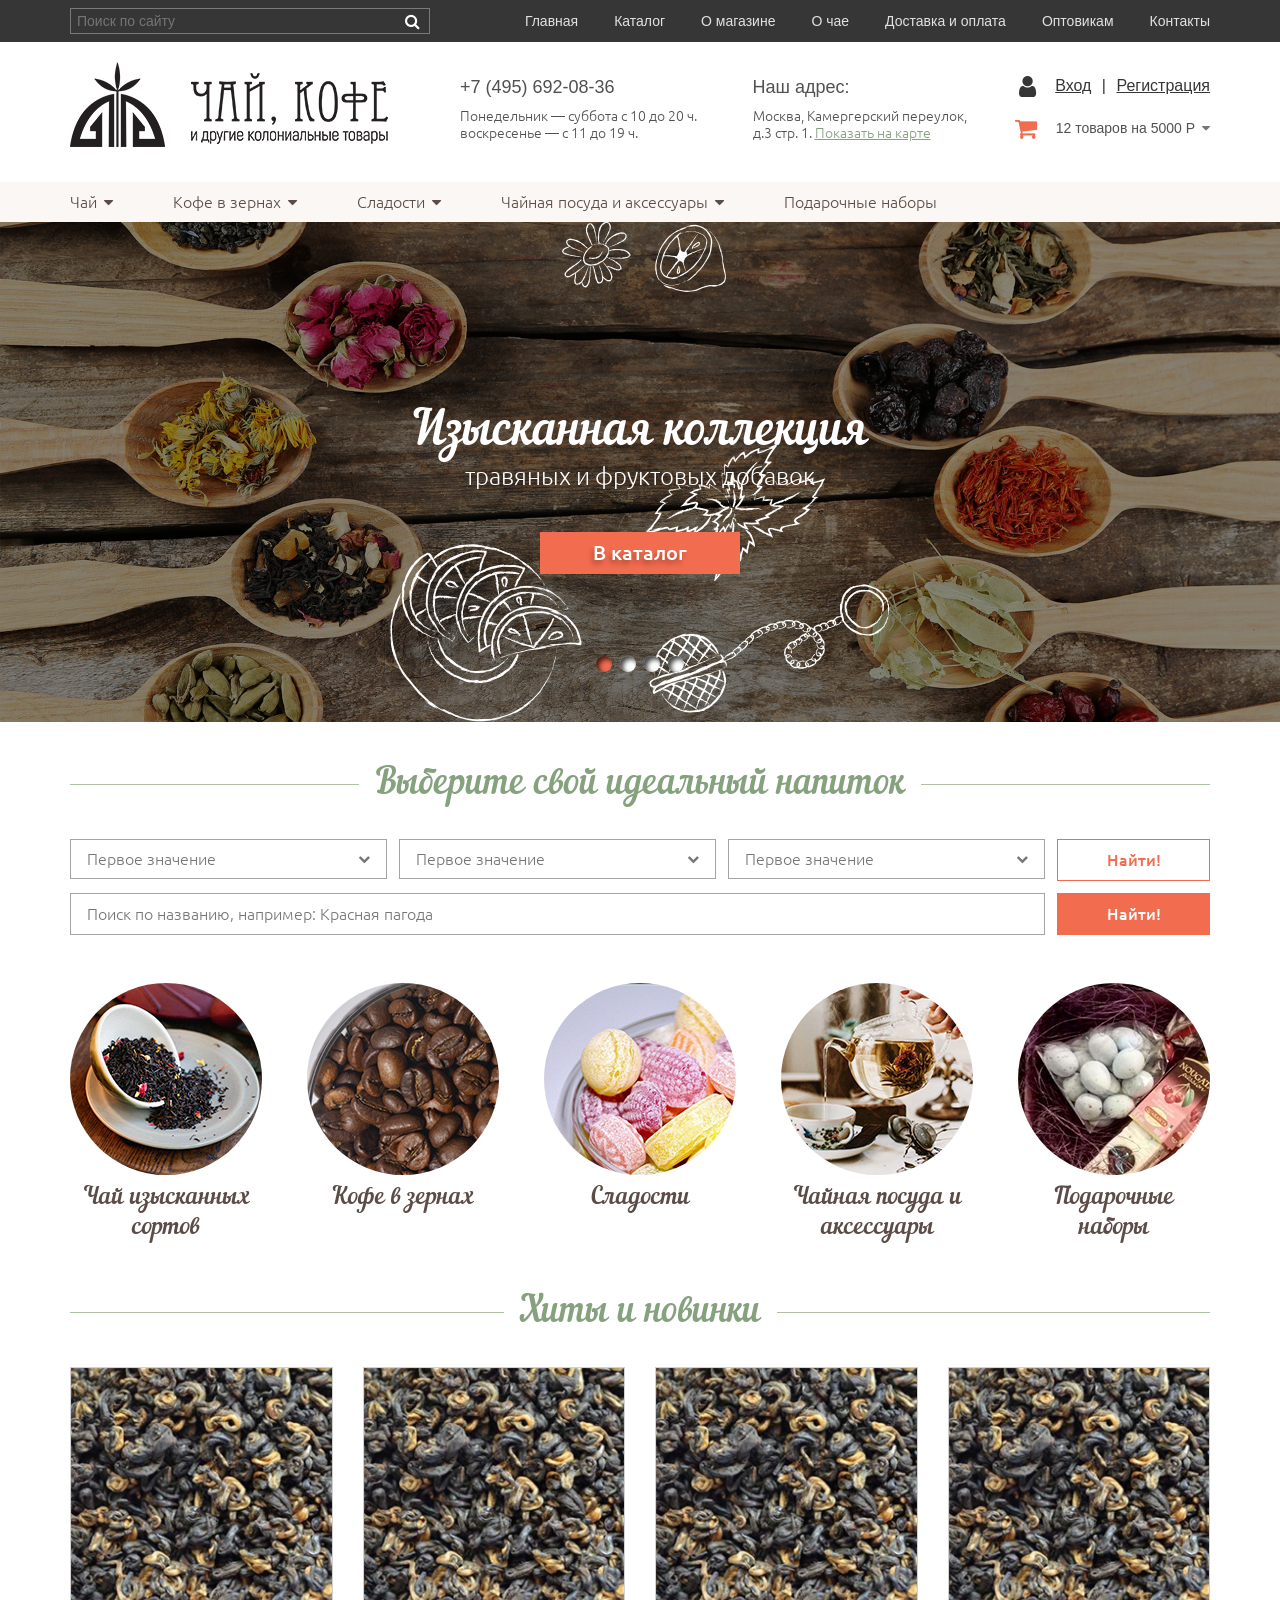
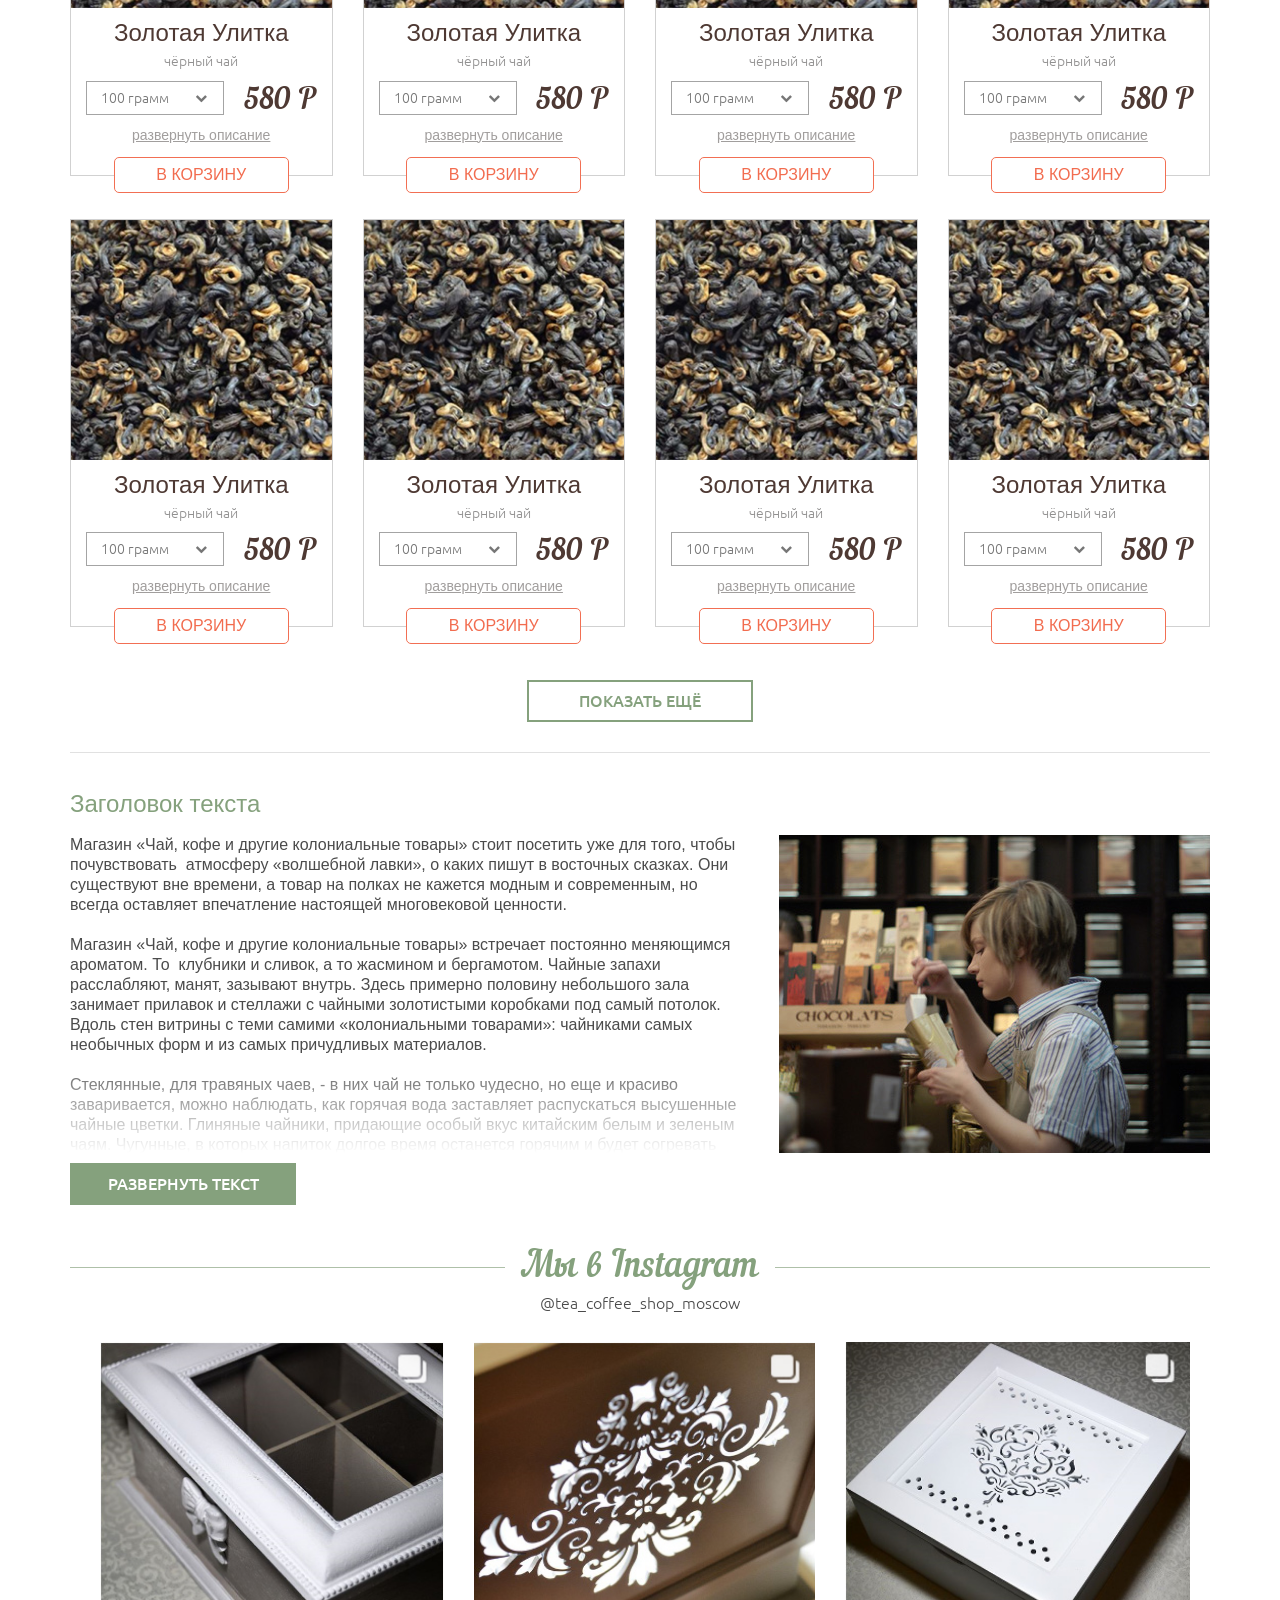
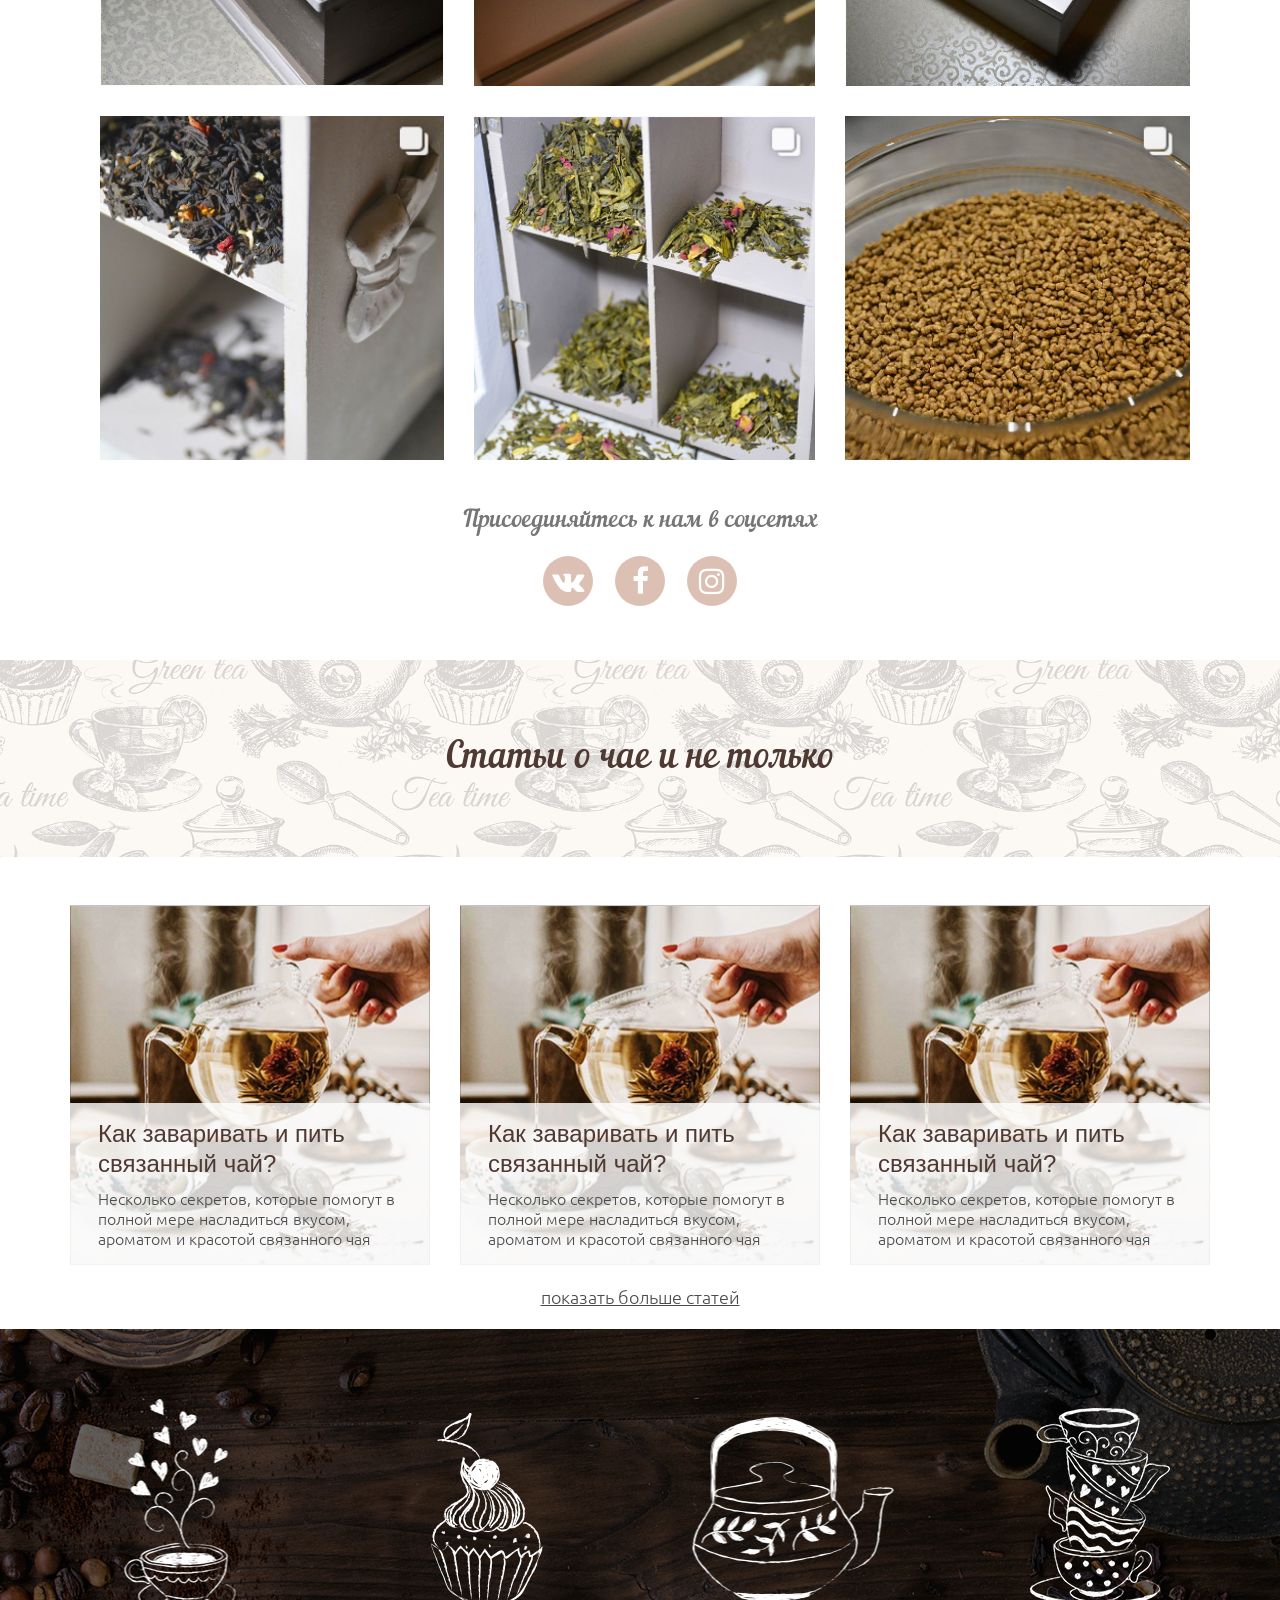
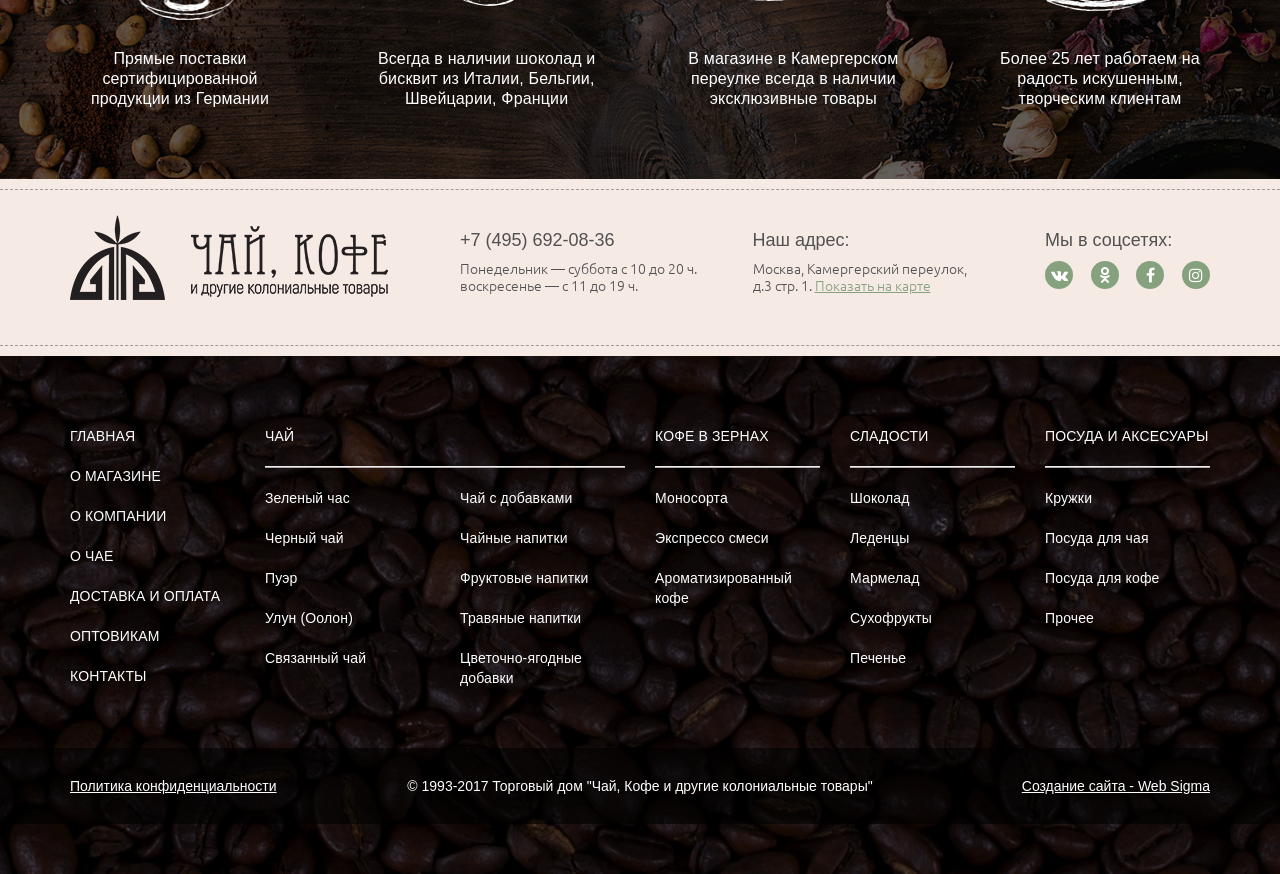
==== commit b1738f39: "главная страница (без адаптива, без всплывашек)" ====
--- a/app/index.html
+++ b/app/index.html
@@ -883,12 +883,407 @@
 			<div class="container">
 				<div class="row">
 					<div class="col-md-12">
-						123
+						<div class="page__p-trigers">
+							<div class="p-trigers">
+								<div class="p-trigers__top">
+									<img src="img/trigers/1.png" alt="img" class="p-trigers__img">
+								</div>
+								<div class="p-trigers__bottom">
+									<span class="p-trigers__title">
+										Прямые поставки сертифицированной продукции из Германии
+									</span>
+								</div>
+							</div>
+							<div class="p-trigers">
+								<div class="p-trigers__top">
+									<img src="img/trigers/2.png" alt="img" class="p-trigers__img">
+								</div>
+								<div class="p-trigers__bottom">
+									<span class="p-trigers__title">
+										Всегда в наличии шоколад и бисквит из Италии, Бельгии, Швейцарии, Франции
+									</span>
+								</div>
+							</div>
+							<div class="p-trigers">
+								<div class="p-trigers__top">
+									<img src="img/trigers/3.png" alt="img" class="p-trigers__img">
+								</div>
+								<div class="p-trigers__bottom">
+									<span class="p-trigers__title">
+										В магазине в Камергерском переулке всегда в наличии эксклюзивные товары
+									</span>
+								</div>
+							</div>
+							<div class="p-trigers">
+								<div class="p-trigers__top">
+									<img src="img/trigers/4.png" alt="img" class="p-trigers__img">
+								</div>
+								<div class="p-trigers__bottom">
+									<span class="p-trigers__title">
+										Более 25 лет работаем на радость искушенным, творческим клиентам
+									</span>
+								</div>
+							</div>
+						</div>
 					</div>
 				</div>
 			</div>
 		</div>
 	</div>
+	<footer class="footer">
+		<div class="footer__top">
+			<div class="footer__top-border">
+				<div class="container">
+					<div class="row">
+						<div class="col-md-4">
+							<div class="header__h-logo">
+								<a href="/" class="h-logo">
+									<img src="img/h-logo.png" alt="Чай, кофе и другие колониальные товары" class="h-logo__img">
+								</a>
+							</div>
+						</div>
+						<div class="col-md-3">
+							<div class="header__h-schedule">
+								<div class="h-schedule">
+									<b class="h-schedule__phone">
+										+7 (495) 692-08-36
+									</b>
+									<p class="h-schedule__description">
+										Понедельник — суббота с 10 до 20 ч.<br>воскресенье — с 11 до 19 ч.
+									</p>
+								</div>
+							</div>
+						</div>
+						<div class="col-md-3">
+							<div class="header__h-addr">
+								<div class="h-addr">
+									<b class="h-schedule__phone h-addr__title">
+										Наш адрес:
+									</b>
+									<p class="h-schedule__description h-addr__desription">
+										Москва, Камергерский переулок,<br>д.3 стр. 1. <a href="#" class="h-addr__link">Показать на карте</a>
+									</p>
+								</div>
+							</div>
+						</div>
+						<div class="col-md-2">
+							<div class="footer__f-soc">
+								<div class="f-soc">
+									<b class="h-schedule__phone h-addr__title">
+										Мы в соцсетях:
+									</b>
+									<ul class="f-soc__list">
+										<li class="f-soc__item">
+											<a href="#" class="f-soc__link">
+												<i class="fa fa-vk" aria-hidden="true"></i>
+											</a>
+										</li>
+										<li class="f-soc__item">
+											<a href="#" class="f-soc__link">
+												<i class="fa fa-odnoklassniki" aria-hidden="true"></i>
+											</a>
+										</li>
+										<li class="f-soc__item">
+											<a href="#" class="f-soc__link">
+												<i class="fa fa-facebook" aria-hidden="true"></i>
+											</a>
+										</li>
+										<li class="f-soc__item">
+											<a href="#" class="f-soc__link">
+												<i class="fa fa-instagram" aria-hidden="true"></i>
+											</a>
+										</li>
+									</ul>
+								</div>
+							</div>
+						</div>
+					</div>
+				</div>
+			</div>
+		</div>
+		<div class="footer__center">
+			<div class="page__section page__section-more" style="background-image: url(img/cofe.jpg);">
+				<div class="container">
+					<div class="row">
+						<div class="col-md-2">
+							<div class="footer__f-menu">
+								<ul class="f-menu">
+									<li class="f-menu__item">
+										<a href="#" class="f-menu__link">
+											Главная
+										</a>
+									</li>
+									<li class="f-menu__item">
+										<a href="#" class="f-menu__link">
+											О магазине
+										</a>
+									</li>
+									<li class="f-menu__item">
+										<a href="#" class="f-menu__link">
+											О компании
+										</a>
+									</li>
+									<li class="f-menu__item">
+										<a href="#" class="f-menu__link">
+											О чае
+										</a>
+									</li>
+									<li class="f-menu__item">
+										<a href="#" class="f-menu__link">
+											Доставка и оплата
+										</a>
+									</li>
+									<li class="f-menu__item">
+										<a href="#" class="f-menu__link">
+											Оптовикам
+										</a>
+									</li>
+									<li class="f-menu__item">
+										<a href="#" class="f-menu__link">
+											Контакты
+										</a>
+									</li>
+								</ul>
+							</div>
+						</div>
+						<div class="col-md-4">
+							<div class="row">
+								<div class="col-md-12">
+									<div class="footer__f-menu">
+										<ul class="f-menu">
+											<li class="f-menu__item">
+												<b class="f-menu__link">
+													Чай
+												</b>
+											</li>
+										</ul>
+										<hr>
+									</div>
+								</div>
+							</div>
+							<div class="row">
+								<div class="col-md-6">
+									<div class="footer__f-menu">
+										<ul class="f-menu f-menu-sub">
+											<li class="f-menu__item">
+												<a href="#" class="f-menu__link">
+													Зеленый час
+												</a>
+											</li>
+											<li class="f-menu__item">
+												<a href="#" class="f-menu__link">
+													Черный чай
+												</a>
+											</li>
+											<li class="f-menu__item">
+												<a href="#" class="f-menu__link">
+													Пуэр
+												</a>
+											</li>
+											<li class="f-menu__item">
+												<a href="#" class="f-menu__link">
+													Улун (Оолон)
+												</a>
+											</li>
+											<li class="f-menu__item">
+												<a href="#" class="f-menu__link">
+													Связанный чай
+												</a>
+											</li>
+										</ul>
+									</div>
+								</div>
+								<div class="col-md-6">
+									<div class="footer__f-menu">
+										<ul class="f-menu f-menu-sub">
+											<li class="f-menu__item">
+												<a href="#" class="f-menu__link">
+													Чай с добавками
+												</a>
+											</li>
+											<li class="f-menu__item">
+												<a href="#" class="f-menu__link">
+													Чайные напитки
+												</a>
+											</li>
+											<li class="f-menu__item">
+												<a href="#" class="f-menu__link">
+													Фруктовые напитки
+												</a>
+											</li>
+											<li class="f-menu__item">
+												<a href="#" class="f-menu__link">
+													Травяные напитки
+												</a>
+											</li>
+											<li class="f-menu__item">
+												<a href="#" class="f-menu__link">
+													Цветочно-ягодные добавки
+												</a>
+											</li>
+										</ul>
+									</div>
+								</div>
+							</div>
+						</div>
+						<div class="col-md-2">
+							<div class="row">
+								<div class="col-md-12">
+									<div class="footer__f-menu">
+										<ul class="f-menu">
+											<li class="f-menu__item">
+												<b class="f-menu__link">
+													кОФЕ В ЗЕРНАХ
+												</b>
+											</li>
+										</ul>
+										<hr>
+									</div>
+									<div class="footer__f-menu">
+										<ul class="f-menu f-menu-sub">
+											<li class="f-menu__item">
+												<a href="#" class="f-menu__link">
+													Моносорта
+												</a>
+											</li>
+											<li class="f-menu__item">
+												<a href="#" class="f-menu__link">
+													Экспрессо смеси
+												</a>
+											</li>
+											<li class="f-menu__item">
+												<a href="#" class="f-menu__link">
+													Ароматизированный кофе
+												</a>
+											</li>
+										</ul>
+									</div>
+								</div>
+							</div>
+						</div>
+						<div class="col-md-2">
+							<div class="row">
+								<div class="col-md-12">
+									<div class="footer__f-menu">
+										<ul class="f-menu">
+											<li class="f-menu__item">
+												<b class="f-menu__link">
+													Сладости
+												</b>
+											</li>
+										</ul>
+										<hr>
+									</div>
+									<div class="footer__f-menu">
+										<ul class="f-menu f-menu-sub">
+											<li class="f-menu__item">
+												<a href="#" class="f-menu__link">
+													Шоколад
+												</a>
+											</li>
+											<li class="f-menu__item">
+												<a href="#" class="f-menu__link">
+													Леденцы
+												</a>
+											</li>
+											<li class="f-menu__item">
+												<a href="#" class="f-menu__link">
+													Мармелад
+												</a>
+											</li>
+											<li class="f-menu__item">
+												<a href="#" class="f-menu__link">
+													Сухофрукты
+												</a>
+											</li>
+											<li class="f-menu__item">
+												<a href="#" class="f-menu__link">
+													Печенье
+												</a>
+											</li>
+										</ul>
+									</div>
+								</div>
+							</div>
+						</div>
+						<div class="col-md-2">
+							<div class="row">
+								<div class="col-md-12">
+									<div class="footer__f-menu">
+										<ul class="f-menu">
+											<li class="f-menu__item">
+												<b class="f-menu__link">
+													Посуда и аксесуары
+												</b>
+											</li>
+										</ul>
+										<hr>
+									</div>
+									<div class="footer__f-menu">
+										<ul class="f-menu f-menu-sub">
+											<li class="f-menu__item">
+												<a href="#" class="f-menu__link">
+													Кружки
+												</a>
+											</li>
+											<li class="f-menu__item">
+												<a href="#" class="f-menu__link">
+													Посуда для чая
+												</a>
+											</li>
+											<li class="f-menu__item">
+												<a href="#" class="f-menu__link">
+													Посуда для кофе
+												</a>
+											</li>
+											<li class="f-menu__item">
+												<a href="#" class="f-menu__link">
+													Прочее
+												</a>
+											</li>
+										</ul>
+									</div>
+								</div>
+							</div>
+						</div>
+					</div>
+				</div>
+				<div class="footer__bottom">
+					<div class="container">
+						<div class="row">
+							<div class="col-md-3">
+								<div class="footer__f-copy" style="text-align: left;">
+									<div class="f-copy">
+										<a href="#" class="f-copy__link">
+											Политика конфиденциальности
+										</a>
+									</div>
+								</div>
+							</div>
+							<div class="col-md-6">
+								<div class="footer__f-copy" style="text-align: center;">
+									<div class="f-copy">
+										<p class="f-copy__text">
+											© 1993-2017 Торговый дом "Чай, Кофе и другие колониальные товары"
+										</p>
+									</div>
+								</div>
+							</div>
+							<div class="col-md-3">
+								<div class="footer__f-copy" style="text-align: right;">
+									<div class="f-copy">
+										<a href="#" class="f-copy__link">
+											Создание сайта - Web Sigma
+										</a>
+									</div>
+								</div>
+							</div>
+						</div>
+					</div>
+				</div>
+			</div>
+		</div>
+	</footer>
 
 	<!-- Scripts -->
 	<script type="text/javascript" src="libs/jquery/jquery.min.js"></script>
--- a/app/css/main.css
+++ b/app/css/main.css
@@ -151,6 +151,7 @@
   border: 1px solid #a4a4a4;
   background-color: transparent !important;
   position: relative;
+  outline: none;
 }
 
 .ui-selectmenu-button-closed::after {
@@ -314,7 +315,6 @@
   line-height: 1.25;
   font-family: "UbuntuRegular", sans-serif;
   overflow-x: hidden;
-  height: 9000px;
 }
 
 .header__top {
@@ -392,6 +392,8 @@
   background-repeat: no-repeat;
   background-position: center center;
   position: relative;
+  padding-top: 40px;
+  padding-bottom: 60px;
 }
 
 .page__section-more::after {
@@ -470,6 +472,58 @@
 .page__p-statmore {
   padding: 20px 0;
   text-align: center;
+}
+
+.page__p-trigers {
+  display: -webkit-flex;
+  display: -moz-flex;
+  display: -ms-flex;
+  display: -o-flex;
+  display: flex;
+  justify-content: space-between;
+  -webkit-justify-content: space-between;
+}
+
+.footer__top {
+  padding: 10px 0;
+  background-color: #f6eae5;
+}
+
+.footer__top-border {
+  border-top: 1px dashed #a39996;
+  border-bottom: 1px dashed #a39996;
+  padding-top: 25px;
+  padding-bottom: 40px;
+}
+
+.footer__f-soc {
+  padding-top: 14px;
+}
+
+.footer__center .page__section-more {
+  padding-top: 60px;
+  padding-bottom: 176px;
+}
+
+.footer__center .col-md-2, .footer__center .col-md-3, .footer__center .col-md-4 {
+  z-index: 2;
+}
+
+.footer__center hr {
+  height: 1px;
+  background-color: #afacab;
+  width: 100%;
+  margin: 10px 0;
+}
+
+.footer__bottom {
+  z-index: 2;
+  position: absolute;
+  left: 0;
+  right: 0;
+  bottom: 50px;
+  background-color: rgba(0, 0, 0, 0.6);
+  padding: 28px;
 }
 
 /*Компоненты*/
@@ -1106,3 +1160,132 @@
   text-decoration: none;
   color: #4b4b4b;
 }
+
+.p-trigers {
+  width: 220px;
+}
+
+.p-trigers__top {
+  height: 280px;
+  width: 100%;
+  display: block;
+  display: -webkit-flex;
+  display: -moz-flex;
+  display: -ms-flex;
+  display: -o-flex;
+  display: flex;
+  -webkit-align-items: center;
+  align-items: center;
+  justify-content: space-between;
+  -webkit-justify-content: space-between;
+}
+
+.p-trigers__img {
+  display: block;
+  max-width: 100%;
+  max-height: 100%;
+  position: relative;
+  left: 50%;
+  transform: translateX(-50%);
+  -webkit-transform: translateX(-50%);
+}
+
+.p-trigers__bottom {
+  display: block;
+  text-align: center;
+  height: 70px;
+}
+
+.p-trigers__title {
+  display: inline-block;
+  color: #fff;
+  letter-spacing: 0.01em;
+}
+
+.f-soc__list {
+  display: -webkit-flex;
+  display: -moz-flex;
+  display: -ms-flex;
+  display: -o-flex;
+  display: flex;
+  -webkit-align-items: center;
+  align-items: center;
+  justify-content: space-between;
+  -webkit-justify-content: space-between;
+}
+
+.f-soc__item {
+  display: block;
+}
+
+.f-soc__link {
+  width: 28px;
+  height: 28px;
+  display: block;
+  background-color: #85a17d;
+  border-radius: 50%;
+  text-align: center;
+}
+
+.f-soc__link .fa {
+  line-height: 28px;
+  display: inline-block;
+  color: #fff;
+  font-size: 16px;
+}
+
+.f-soc__link:hover, .f-soc__link:focus, .f-soc__link:active {
+  text-decoration: none;
+  color: #fff;
+  opacity: 0.6;
+}
+
+.f-menu__item {
+  text-align: left;
+  display: block;
+  padding-bottom: 10px;
+  padding-top: 10px;
+}
+
+.f-menu__link {
+  display: inline-block;
+  text-transform: uppercase;
+  font-size: 14px;
+  line-height: 20px;
+  color: #fff;
+  letter-spacing: 0.01em;
+}
+
+.f-menu__link:hover, .f-menu__link:focus, .f-menu__link:active {
+  text-decoration: underline;
+  color: #fff;
+}
+
+.f-menu b:hover, .f-menu b:focus, .f-menu b:active {
+  text-decoration: none;
+}
+
+.f-menu-sub .f-menu__link {
+  text-transform: none;
+  font-size: 14px;
+}
+
+.f-copy__link {
+  display: inline-block;
+  color: #fff;
+  text-decoration: underline;
+  font-size: 14px;
+  line-height: 20px;
+}
+
+.f-copy__link:hover, .f-copy__link:focus, .f-copy__link:active {
+  color: #fff;
+  text-decoration: none;
+}
+
+.f-copy__text {
+  display: inline-block;
+  color: #fff;
+  font-size: 14px;
+  line-height: 20px;
+}
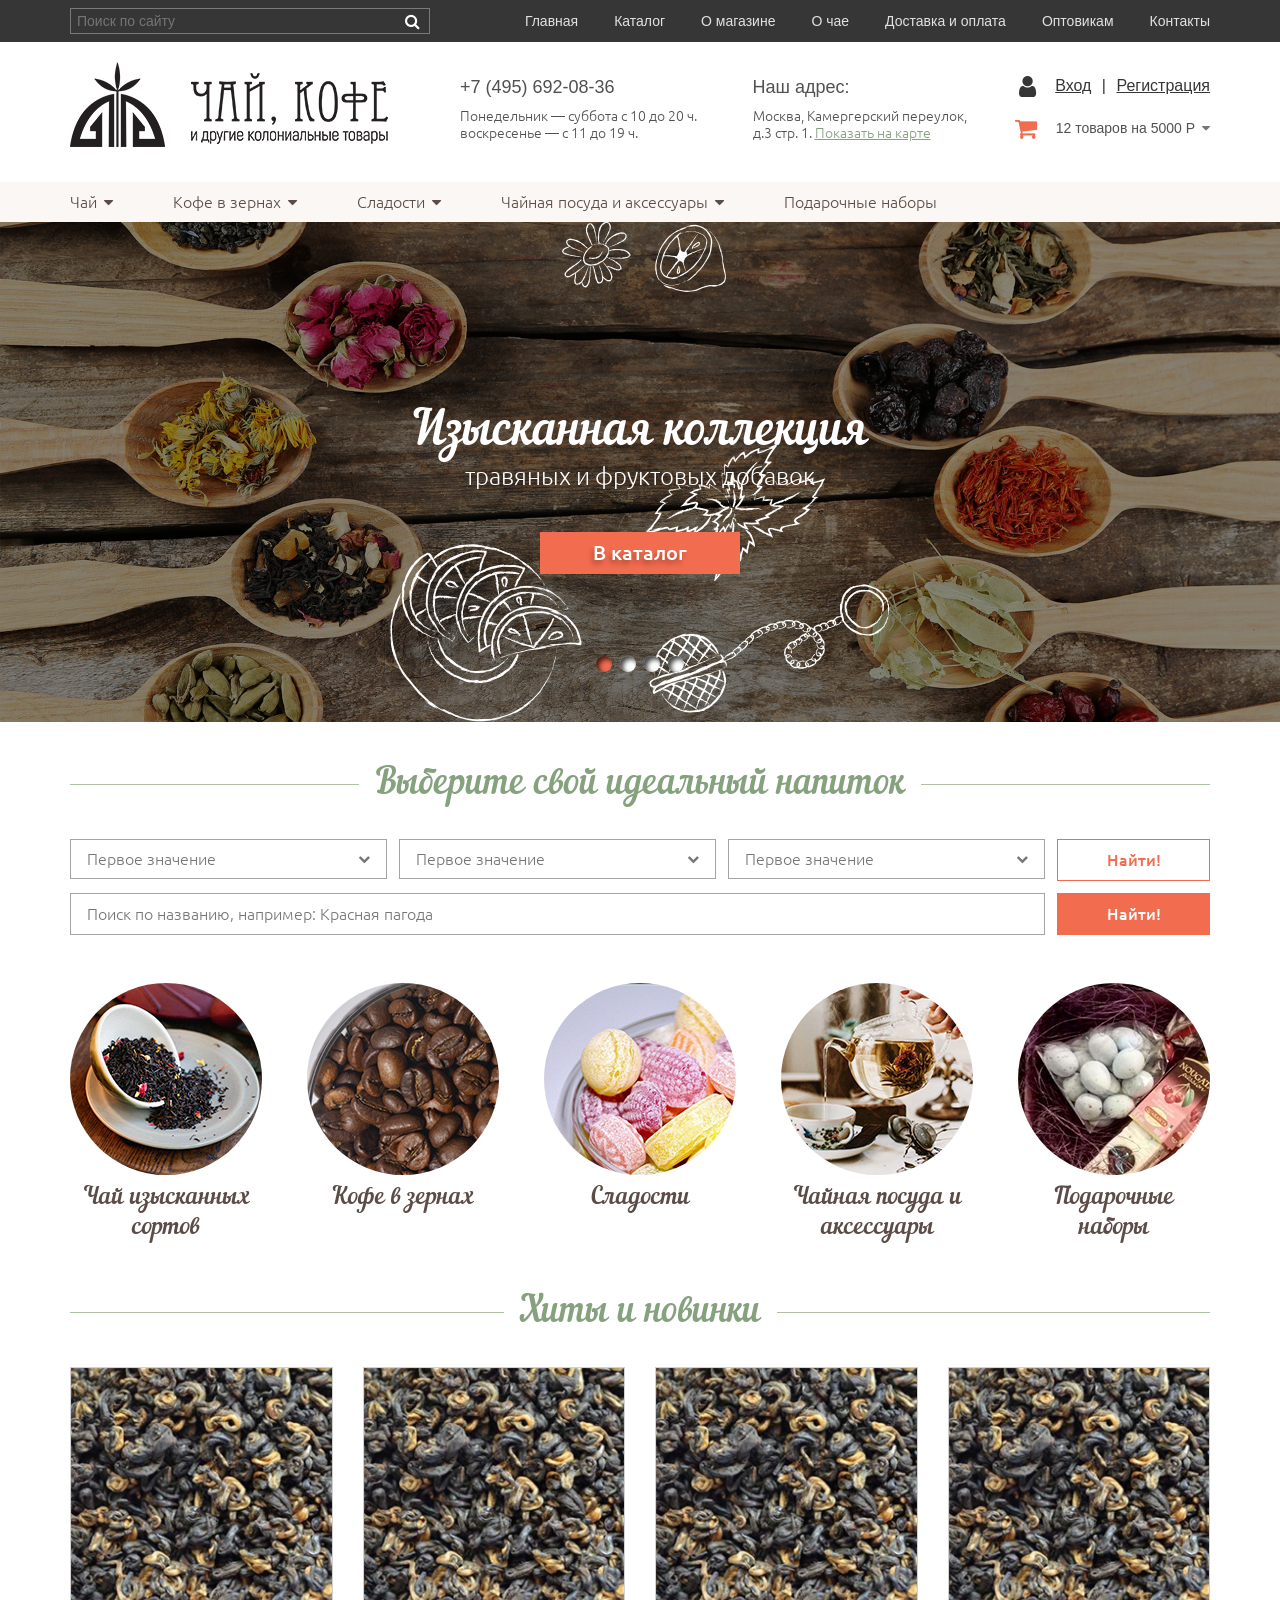
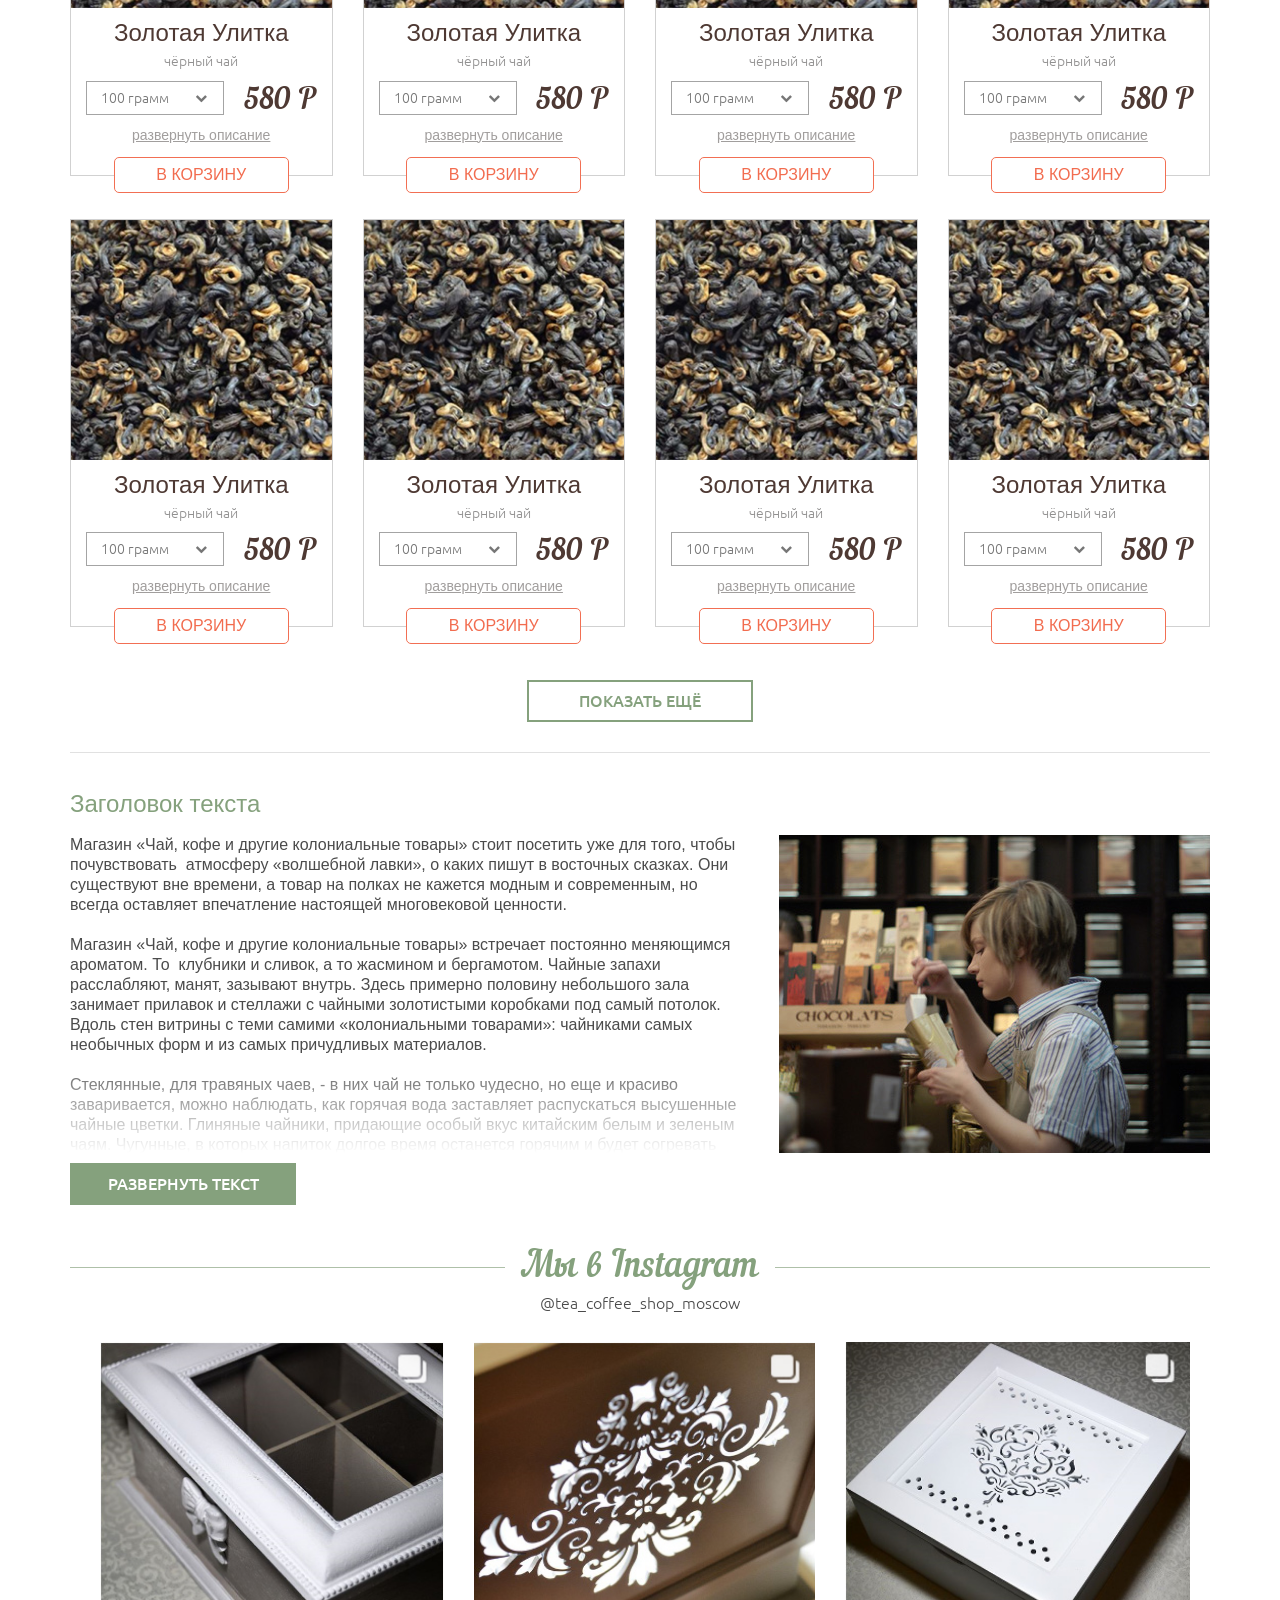
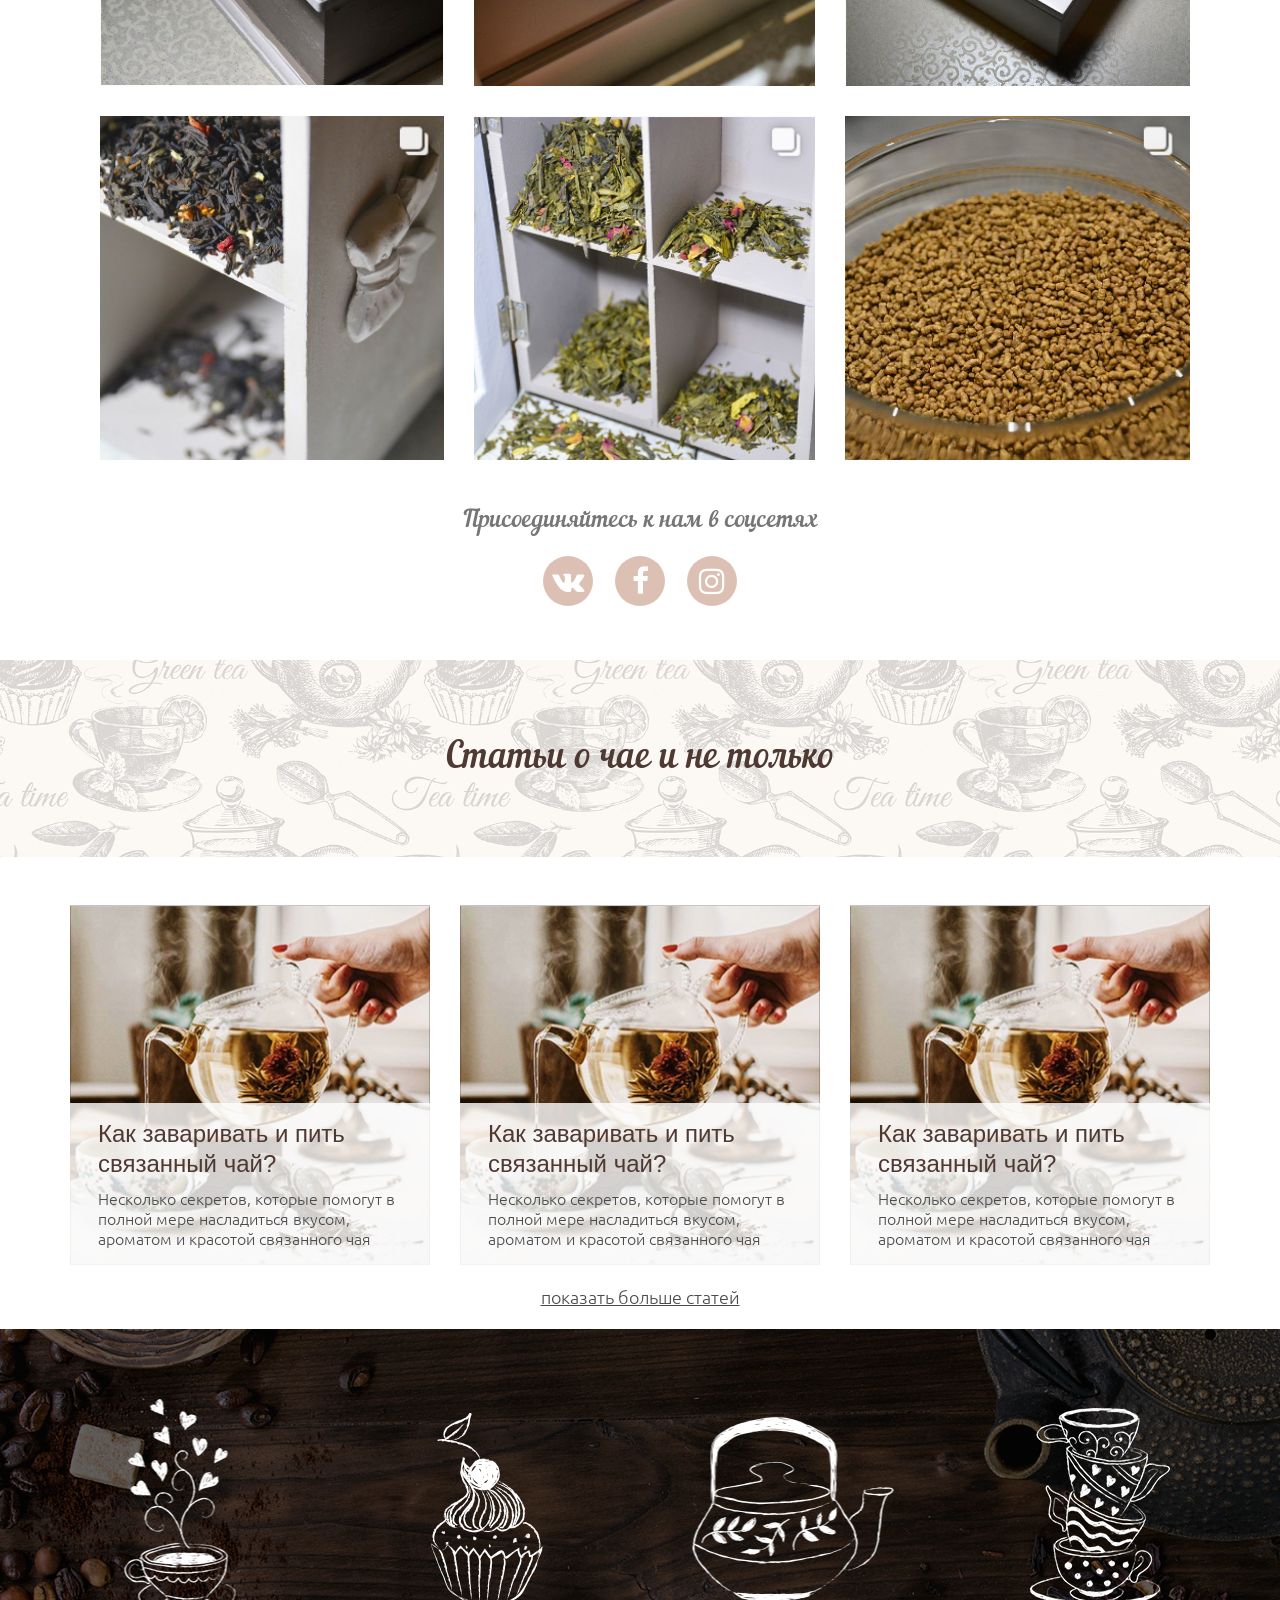
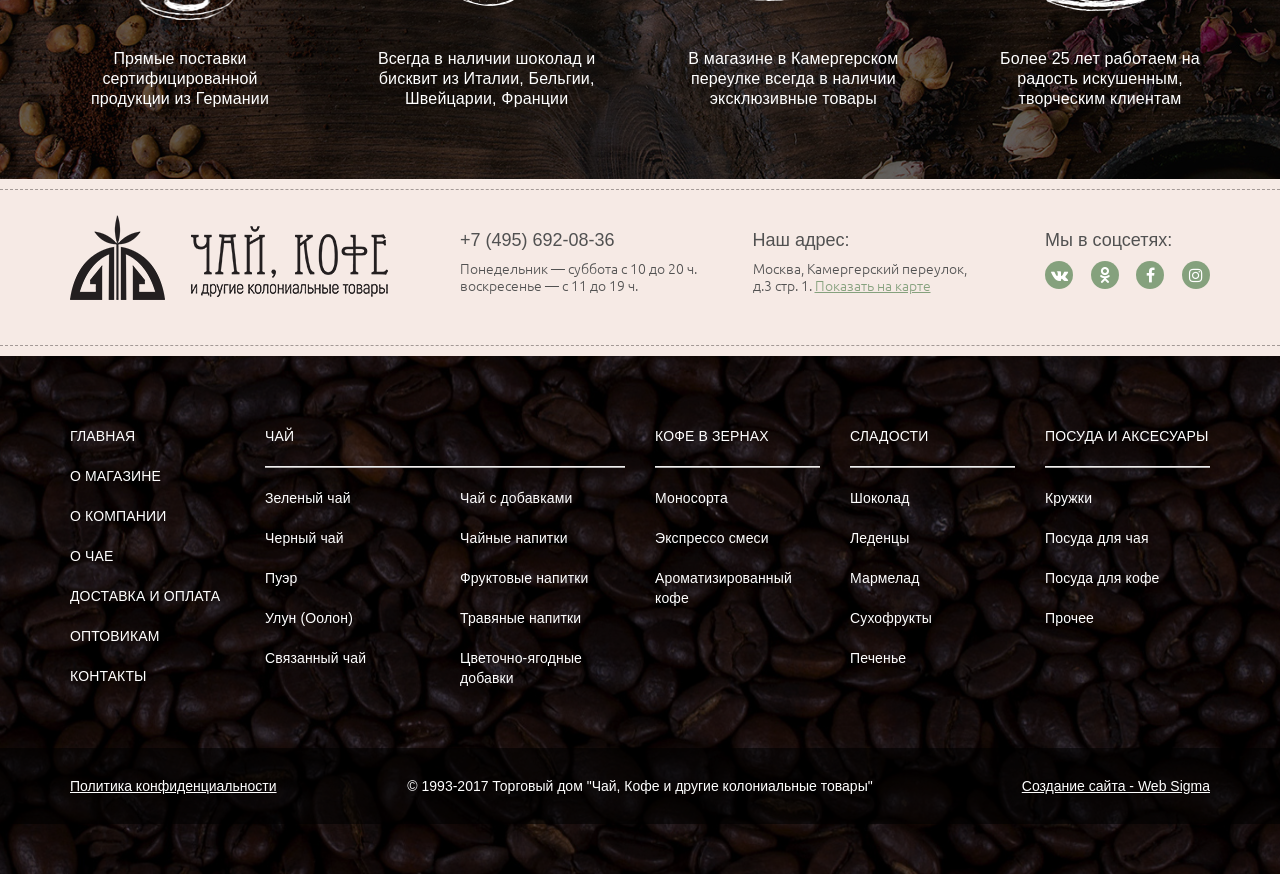
==== commit 137cbcc9: "главная страница (все всплывашки на главной + 2 мобильных меню)" ====
--- a/app/index.html
+++ b/app/index.html
@@ -26,7 +26,251 @@
 	<!-- End_Styles -->
 </head>
 <body>
-	<header class="header">
+	<header class="header header-mob">
+		<div class="header-mob__top">
+			<div class="container">
+				<div class="row">
+					<div class="col-md-12">
+						<div class="header__mob-grid">
+							<div class="header__mob-search">
+								<a href="#" class="mob-search">
+									<i class="fa fa-search" aria-hidden="true"></i>
+								</a>
+							</div>
+							<div class="header__mob-menu">
+								<a href="#" class="mob-menu__button">
+									<i class="fa fa-bars" aria-hidden="true"></i>
+								</a>
+								<ul class="mob-menu">
+									<li class="mob-menu__item">
+										<a href="/" class="mob-menu__link">
+											Главная
+										</a>
+									</li>
+									<li class="mob-menu__item mob-menu__item-menu">
+										<a href="#" class="mob-menu__link nohref">
+											Каталог
+										</a>
+										<ul class="mob-menuSub">
+											<li class="mob-menuSub__item">
+												<a href="#" class="mob-menuSub__link">
+													Пункт подменю
+												</a>
+											</li>
+											<li class="mob-menuSub__item">
+												<a href="#" class="mob-menuSub__link">
+													Пункт подменю
+												</a>
+											</li>
+											<li class="mob-menuSub__item">
+												<a href="#" class="mob-menuSub__link">
+													Пункт подменю
+												</a>
+											</li>
+										</ul>
+									</li>
+									<li class="mob-menu__item">
+										<a href="#" class="mob-menu__link">
+											О магазине
+										</a>
+									</li>
+									<li class="mob-menu__item">
+										<a href="#" class="mob-menu__link">
+											О чае
+										</a>
+									</li>
+									<li class="mob-menu__item">
+										<a href="#" class="mob-menu__link">
+											Доставка и оплата
+										</a>
+									</li>
+									<li class="mob-menu__item">
+										<a href="#" class="mob-menu__link">
+											Оптовикам
+										</a>
+									</li>
+									<li class="mob-menu__item">
+										<a href="#" class="mob-menu__link">
+											Контакты
+										</a>
+									</li>
+								</ul>
+							</div>
+							<div class="header__mob-logo">
+								<a href="#" class="mob-logo">
+									<img src="img/mob-logo.png" alt="Чай, кофе" class="mob-logo__img">
+								</a>
+							</div>
+							<div class="header__mob-phone">
+								<a href="#" class="mob-phone">
+									<i class="fa fa-phone-square" aria-hidden="true"></i>
+								</a>
+							</div>
+							<div class="header__mob-map">
+								<a href="#" class="mob-map">
+									<i class="fa fa-map-marker" aria-hidden="true"></i>
+								</a>
+							</div>
+							<div class="header__mob-basket">
+								<a href="#" class="mob-basket">
+									<i class="fa fa-shopping-cart" aria-hidden="true"></i>
+								</a>
+							</div>
+						</div>
+					</div>
+				</div>
+			</div>
+		</div>
+		<div class="header-mob__bottom">
+			<div class="container">
+				<div class="row">
+					<div class="col-md-12">
+						<div class="header__mob-catalogmenu">
+							<a href="#" class="mob-catalogmenu__button">
+								<span>Меню каталога</span>
+							</a>
+							<ul class="mob-catalogmenu">
+								<li class="mob-catalogmenu__item mob-catalogmenu__item-menu">
+									<a href="#" class="mob-catalogmenu__link nohref">
+										Чай
+									</a>
+									<ul class="mob-catalogmenuSub">
+										<li class="mob-catalogmenuSub__item">
+											<a href="#" class="mob-catalogmenuSub__link">
+												Шоколад
+											</a>
+										</li>
+										<li class="mob-catalogmenuSub__item">
+											<a href="#" class="mob-catalogmenuSub__link">
+												Леденцы
+											</a>
+										</li>
+										<li class="mob-catalogmenuSub__item">
+											<a href="#" class="mob-catalogmenuSub__link">
+												Мармелад
+											</a>
+										</li>
+										<li class="mob-catalogmenuSub__item">
+											<a href="#" class="mob-catalogmenuSub__link">
+												Сухофрукты
+											</a>
+										</li>
+										<li class="mob-catalogmenuSub__item">
+											<a href="#" class="mob-catalogmenuSub__link">
+												Печенье
+											</a>
+										</li>
+									</ul>
+								</li>
+								<li class="mob-catalogmenu__item mob-catalogmenu__item-menu">
+									<a href="#" class="mob-catalogmenu__link nohref">
+										Кофе в зернах
+									</a>
+									<ul class="mob-catalogmenuSub">
+										<li class="mob-catalogmenuSub__item">
+											<a href="#" class="mob-catalogmenuSub__link">
+												Шоколад
+											</a>
+										</li>
+										<li class="mob-catalogmenuSub__item">
+											<a href="#" class="mob-catalogmenuSub__link">
+												Леденцы
+											</a>
+										</li>
+										<li class="mob-catalogmenuSub__item">
+											<a href="#" class="mob-catalogmenuSub__link">
+												Мармелад
+											</a>
+										</li>
+										<li class="mob-catalogmenuSub__item">
+											<a href="#" class="mob-catalogmenuSub__link">
+												Сухофрукты
+											</a>
+										</li>
+										<li class="mob-catalogmenuSub__item">
+											<a href="#" class="mob-catalogmenuSub__link">
+												Печенье
+											</a>
+										</li>
+									</ul>
+								</li>
+								<li class="mob-catalogmenu__item mob-catalogmenu__item-menu">
+									<a href="#" class="mob-catalogmenu__link nohref">
+										Сладости
+									</a>
+									<ul class="mob-catalogmenuSub">
+										<li class="mob-catalogmenuSub__item">
+											<a href="#" class="mob-catalogmenuSub__link">
+												Шоколад
+											</a>
+										</li>
+										<li class="mob-catalogmenuSub__item">
+											<a href="#" class="mob-catalogmenuSub__link">
+												Леденцы
+											</a>
+										</li>
+										<li class="mob-catalogmenuSub__item">
+											<a href="#" class="mob-catalogmenuSub__link">
+												Мармелад
+											</a>
+										</li>
+										<li class="mob-catalogmenuSub__item">
+											<a href="#" class="mob-catalogmenuSub__link">
+												Сухофрукты
+											</a>
+										</li>
+										<li class="mob-catalogmenuSub__item">
+											<a href="#" class="mob-catalogmenuSub__link">
+												Печенье
+											</a>
+										</li>
+									</ul>
+								</li>
+								<li class="mob-catalogmenu__item mob-catalogmenu__item-menu">
+									<a href="#" class="mob-catalogmenu__link nohref">
+										Чайная посуда и аксессуары
+									</a>
+									<ul class="mob-catalogmenuSub">
+										<li class="mob-catalogmenuSub__item">
+											<a href="#" class="mob-catalogmenuSub__link">
+												Шоколад
+											</a>
+										</li>
+										<li class="mob-catalogmenuSub__item">
+											<a href="#" class="mob-catalogmenuSub__link">
+												Леденцы
+											</a>
+										</li>
+										<li class="mob-catalogmenuSub__item">
+											<a href="#" class="mob-catalogmenuSub__link">
+												Мармелад
+											</a>
+										</li>
+										<li class="mob-catalogmenuSub__item">
+											<a href="#" class="mob-catalogmenuSub__link">
+												Сухофрукты
+											</a>
+										</li>
+										<li class="mob-catalogmenuSub__item">
+											<a href="#" class="mob-catalogmenuSub__link">
+												Печенье
+											</a>
+										</li>
+									</ul>
+								</li>
+								<li class="mob-catalogmenu__item">
+									<a href="#" class="mob-catalogmenu__link">
+										Подарочные наборы
+									</a>
+								</li>
+							</ul>
+						</div>
+					</div>
+				</div>
+			</div>
+		</div>
+	</header>
+	<header class="header header-desktop">
 		<div class="header__top">
 			<div class="container">
 				<div class="row">
@@ -132,6 +376,102 @@
 										12 товаров на 5000 Р
 									</span>
 									<i class="fa fa-shopping-cart" aria-hidden="true"></i>
+									<div class="h-profilPopup">
+										<div class="h-profilPopup__list">
+											<div class="h-profilPopup__item-wrapper">
+												<div class="h-profilPopup__item">
+													<a href="#" class="h-profilPopup__close">
+														<i class="fa fa-times" aria-hidden="true"></i>
+													</a>
+													<div class="h-profilPopup__photo">
+														<img src="img/item/1.jpg" alt="prod" class="h-profilPopup__img">
+													</div>
+													<div class="h-profilPopup__description">
+														<h2 class="h-profilPopup__title">
+															Золотая улитка
+														</h2>
+														<span class="h-profilPopup__cat">
+															чорный чай
+														</span>
+														<div class="h-profilPopup__row">
+															<select class="selectmenu" name="" id="">
+																<option>100 грамм</option>
+																<option>200 грамм</option>
+																<option>300 грамм</option>
+															</select>
+															<div class="h-profilPopup__price">
+																580
+															</div>
+														</div>
+													</div>
+												</div>
+											</div>
+											<div class="h-profilPopup__item-wrapper">
+												<div class="h-profilPopup__item">
+													<a href="#" class="h-profilPopup__close">
+														<i class="fa fa-times" aria-hidden="true"></i>
+													</a>
+													<div class="h-profilPopup__photo">
+														<img src="img/item/1.jpg" alt="prod" class="h-profilPopup__img">
+													</div>
+													<div class="h-profilPopup__description">
+														<h2 class="h-profilPopup__title">
+															Золотая улитка
+														</h2>
+														<span class="h-profilPopup__cat">
+															чорный чай
+														</span>
+														<div class="h-profilPopup__row">
+															<select class="selectmenu" name="" id="">
+																<option>100 грамм</option>
+																<option>200 грамм</option>
+																<option>300 грамм</option>
+															</select>
+															<div class="h-profilPopup__price">
+																580
+															</div>
+														</div>
+													</div>
+												</div>
+											</div>
+											<div class="h-profilPopup__item-wrapper">
+												<div class="h-profilPopup__item">
+													<a href="#" class="h-profilPopup__close">
+														<i class="fa fa-times" aria-hidden="true"></i>
+													</a>
+													<div class="h-profilPopup__photo">
+														<img src="img/item/1.jpg" alt="prod" class="h-profilPopup__img">
+													</div>
+													<div class="h-profilPopup__description">
+														<h2 class="h-profilPopup__title">
+															Золотая улитка
+														</h2>
+														<span class="h-profilPopup__cat">
+															чорный чай
+														</span>
+														<div class="h-profilPopup__row">
+															<select class="selectmenu" name="" id="">
+																<option>100 грамм</option>
+																<option>200 грамм</option>
+																<option>300 грамм</option>
+															</select>
+															<div class="h-profilPopup__price">
+																580
+															</div>
+														</div>
+													</div>
+												</div>
+											</div>
+										</div>
+										<div class="h-profilPopup__bottom">
+											<div class="h-profilPopup__sum">
+												Итого к оплате: <span>1740</span>
+											</div>
+											<a href="#" class="btn h-profilPopup__button">
+												Оформить заказ
+											</a>
+										</div>
+									</div>
 								</div>
 							</div>
 						</div>
@@ -149,21 +489,139 @@
 									<a href="#" class="h-catalog__link">
 										Чай
 									</a>
+									<ul class="h-catalog-sub">
+										<li class="h-catalog-sub__item">
+											<a href="#" class="h-catalog-sub__link">
+												Зеленый чай
+											</a>
+										</li>
+										<li class="h-catalog-sub__item">
+											<a href="#" class="h-catalog-sub__link">
+												Черный чай
+											</a>
+										</li>
+										<li class="h-catalog-sub__item">
+											<a href="#" class="h-catalog-sub__link">
+												Пуэр
+											</a>
+										</li>
+										<li class="h-catalog-sub__item">
+											<a href="#" class="h-catalog-sub__link">
+												Улун (Оолон)
+											</a>
+										</li>
+										<li class="h-catalog-sub__item">
+											<a href="#" class="h-catalog-sub__link">
+												Связанный чай
+											</a>
+										</li>
+										<li class="h-catalog-sub__item">
+											<a href="#" class="h-catalog-sub__link">
+												Чай с добавками
+											</a>
+										</li>
+										<li class="h-catalog-sub__item">
+											<a href="#" class="h-catalog-sub__link">
+												Чайные напитки
+											</a>
+										</li>
+										<li class="h-catalog-sub__item">
+											<a href="#" class="h-catalog-sub__link">
+												Фруктовые напитки
+											</a>
+										</li>
+										<li class="h-catalog-sub__item">
+											<a href="#" class="h-catalog-sub__link">
+												Травяные напитки
+											</a>
+										</li>
+										<li class="h-catalog-sub__item">
+											<a href="#" class="h-catalog-sub__link">
+												Цветочно-ягодные добавки
+											</a>
+										</li>
+									</ul>
 								</li>
 								<li class="h-catalog__item">
 									<a href="#" class="h-catalog__link">
 										Кофе в зернах
 									</a>
+									<ul class="h-catalog-sub">
+										<li class="h-catalog-sub__item">
+											<a href="#" class="h-catalog-sub__link">
+												Моносорта
+											</a>
+										</li>
+										<li class="h-catalog-sub__item">
+											<a href="#" class="h-catalog-sub__link">
+												Экспрессо смеси
+											</a>
+										</li>
+										<li class="h-catalog-sub__item">
+											<a href="#" class="h-catalog-sub__link">
+												Ароматизированный кофе
+											</a>
+										</li>
+									</ul>
 								</li>
 								<li class="h-catalog__item">
 									<a href="#" class="h-catalog__link">
 										Сладости
 									</a>
+									<ul class="h-catalog-sub">
+										<li class="h-catalog-sub__item">
+											<a href="#" class="h-catalog-sub__link">
+												Шоколад
+											</a>
+										</li>
+										<li class="h-catalog-sub__item">
+											<a href="#" class="h-catalog-sub__link">
+												Леденцы
+											</a>
+										</li>
+										<li class="h-catalog-sub__item">
+											<a href="#" class="h-catalog-sub__link">
+												Мармелад
+											</a>
+										</li>
+										<li class="h-catalog-sub__item">
+											<a href="#" class="h-catalog-sub__link">
+												Сухофрукты
+											</a>
+										</li>
+										<li class="h-catalog-sub__item">
+											<a href="#" class="h-catalog-sub__link">
+												Печенье
+											</a>
+										</li>
+									</ul>
 								</li>
 								<li class="h-catalog__item">
 									<a href="#" class="h-catalog__link">
 										Чайная посуда и аксессуары
 									</a>
+									<ul class="h-catalog-sub">
+										<li class="h-catalog-sub__item">
+											<a href="#" class="h-catalog-sub__link">
+												Кружки
+											</a>
+										</li>
+										<li class="h-catalog-sub__item">
+											<a href="#" class="h-catalog-sub__link">
+												Посуда для чая
+											</a>
+										</li>
+										<li class="h-catalog-sub__item">
+											<a href="#" class="h-catalog-sub__link">
+												Посуда для кофе
+											</a>
+										</li>
+										<li class="h-catalog-sub__item">
+											<a href="#" class="h-catalog-sub__link">
+												Прочее
+											</a>
+										</li>
+									</ul>
 								</li>
 								<li class="h-catalog__item">
 									<a href="#" class="h-catalog__link">
@@ -1067,7 +1525,7 @@
 										<ul class="f-menu f-menu-sub">
 											<li class="f-menu__item">
 												<a href="#" class="f-menu__link">
-													Зеленый час
+													Зеленый чай
 												</a>
 											</li>
 											<li class="f-menu__item">
--- a/app/css/main.css
+++ b/app/css/main.css
@@ -356,6 +356,54 @@
   background-color: #fbf7f4;
 }
 
+.header-mob__top {
+  background-color: #363636;
+  height: 42px;
+}
+
+.header-mob__bottom {
+  background-color: #fbf7f4;
+  -webkit-box-shadow: 0px 5px 5px 0px rgba(0, 0, 0, 0.3);
+  -moz-box-shadow: 0px 5px 5px 0px rgba(0, 0, 0, 0.3);
+  box-shadow: 0px 5px 5px 0px rgba(0, 0, 0, 0.3);
+  position: relative;
+  z-index: 2;
+}
+
+.header__mob-grid {
+  display: grid;
+  grid-template-columns: 1fr 1fr 5fr 1fr 1fr 1fr;
+}
+
+.header__mob-search {
+  display: block;
+}
+
+.header__mob-menu {
+  display: block;
+  text-align: right;
+}
+
+.header__mob-logo {
+  display: block;
+  text-align: center;
+}
+
+.header__mob-phone {
+  display: block;
+  text-align: left;
+}
+
+.header__mob-map {
+  display: block;
+  text-align: center;
+}
+
+.header__mob-basket {
+  display: block;
+  text-align: right;
+}
+
 .page__section-text {
   padding-top: 40px;
 }
@@ -669,6 +717,7 @@
   padding-left: 23px;
   margin-top: 24px;
   cursor: pointer;
+  position: relative;
 }
 
 .h-profil__bottom .fa {
@@ -685,6 +734,11 @@
   color: #515151;
   font-size: 14px;
   position: relative;
+  cursor: pointer;
+  -moz-user-select: none;
+  -khtml-user-select: none;
+  -webkit-user-select: none;
+  user-select: none;
 }
 
 .h-profil__corz::after {
@@ -707,6 +761,7 @@
 .h-catalog__item {
   display: inline-block;
   padding-right: 60px;
+  position: relative;
 }
 
 .h-catalog__item:last-child .h-catalog__link {
@@ -1289,3 +1344,442 @@
   font-size: 14px;
   line-height: 20px;
 }
+
+.h-profilPopup {
+  position: absolute;
+  top: 100%;
+  right: 0;
+  width: 300px;
+  background-color: #fff;
+  border: 1px solid #f8f8f8;
+  z-index: 2;
+  padding: 20px 15px 30px 15px;
+  -webkit-box-shadow: 5px 5px 5px 0px rgba(0, 0, 0, 0.3);
+  -moz-box-shadow: 5px 5px 5px 0px rgba(0, 0, 0, 0.3);
+  box-shadow: 5px 5px 5px 0px rgba(0, 0, 0, 0.3);
+  display: none;
+}
+
+.h-profilPopup__close {
+  display: inline-block;
+  position: absolute;
+  left: 0;
+  top: 50%;
+  transform: tyranslateY(-50%);
+}
+
+.h-profilPopup__close .fa {
+  color: #bcbcbc;
+  line-height: 18px;
+  font-size: 18px;
+}
+
+.h-profilPopup__item {
+  position: relative;
+  min-height: 65px;
+  padding-left: 109px;
+}
+
+.h-profilPopup__item-wrapper {
+  padding: 16px 0 17px;
+  border-bottom: 1px solid #aec0a8;
+}
+
+.h-profilPopup__photo {
+  width: 70px;
+  height: 65px;
+  overflow: hidden;
+  position: absolute;
+  left: 25px;
+  top: 0;
+}
+
+.h-profilPopup__img {
+  height: 100%;
+  display: block;
+  min-width: 100%;
+  width: auto;
+  float: left;
+}
+
+.h-profilPopup__description {
+  text-align: left;
+}
+
+.h-profilPopup__title {
+  color: #4e3933;
+  font-size: 14px;
+  display: block;
+  width: 100%;
+}
+
+.h-profilPopup__cat {
+  display: block;
+  font-size: 12px;
+  color: #919090;
+  font-family: "UbuntuLight", sans-serif;
+  padding: 4px 0 5px;
+}
+
+.h-profilPopup__row::after {
+  clear: both;
+  content: "";
+  display: table;
+}
+
+.h-profilPopup .ui-selectmenu-text {
+  font-size: 12px;
+}
+
+.h-profilPopup .ui-selectmenu-button.ui-button {
+  padding: 3px;
+  padding-right: 18px;
+  width: 50%;
+  float: left;
+}
+
+.h-profilPopup .ui-selectmenu-button-closed::after {
+  font-size: 10px;
+  right: 5px;
+}
+
+.h-profilPopup .ui-selectmenu-button-open::after {
+  font-size: 10px;
+  right: 5px;
+}
+
+.h-profilPopup__price {
+  width: 49%;
+  float: right;
+  text-align: center;
+  font-family: "NautilusPompiliusRegular", sans-serif;
+  font-size: 20px;
+  color: #4e3933;
+  padding-top: 0;
+  vertical-align: middle;
+}
+
+.h-profilPopup__price::after {
+  content: 'Р';
+}
+
+.h-profilPopup__bottom {
+  padding-top: 16px;
+  text-align: right;
+}
+
+.h-profilPopup__sum {
+  font-size: 18px;
+  color: #4e3933;
+  padding-right: 15px;
+  margin-bottom: 16px;
+  display: block;
+}
+
+.h-profilPopup__sum span {
+  font-size: 20px;
+  font-family: "NautilusPompiliusRegular", sans-serif;
+  display: inline-block;
+  margin-left: 10px;
+}
+
+.h-profilPopup__sum span::after {
+  content: 'Р';
+  margin-left: 5px;
+}
+
+.h-profilPopup__button {
+  width: 172px;
+  display: inline-block;
+  text-transform: uppercase;
+  font-size: 14px;
+}
+
+.h-catalog-sub {
+  background-color: #fbf7f4;
+  position: absolute;
+  top: 100%;
+  left: 0;
+  width: 300px;
+  z-index: 2;
+  display: none;
+  -webkit-box-shadow: 5px 5px 5px 0px rgba(0, 0, 0, 0.3);
+  -moz-box-shadow: 5px 5px 5px 0px rgba(0, 0, 0, 0.3);
+  box-shadow: 5px 5px 5px 0px rgba(0, 0, 0, 0.3);
+}
+
+.h-catalog-sub__item {
+  display: block;
+  width: 100%;
+  padding: 10px 20px;
+}
+
+.h-catalog-sub__link {
+  text-decoration: none;
+  font-size: 14px;
+  color: #5c4c47;
+  font-family: "UbuntuLight", sans-serif;
+}
+
+.h-catalog-sub__link:hover, .h-catalog-sub__link:focus, .h-catalog-sub__link:active {
+  text-decoration: underline;
+  color: #5c4c47;
+}
+
+.mob-search {
+  display: inline-block;
+}
+
+.mob-search .fa {
+  color: #e2e2e2;
+  font-size: 20px;
+  line-height: 42px;
+}
+
+.mob-menu {
+  position: absolute;
+  left: 0;
+  right: 0;
+  top: 100%;
+  background-color: #363636;
+  z-index: 10;
+  text-align: left;
+  padding: 0 20px;
+  -webkit-box-shadow: 0px 5px 5px 0px rgba(0, 0, 0, 0.3);
+  -moz-box-shadow: 0px 5px 5px 0px rgba(0, 0, 0, 0.3);
+  box-shadow: 0px 5px 5px 0px rgba(0, 0, 0, 0.3);
+  display: none;
+}
+
+.mob-menu__button {
+  display: inline-block;
+}
+
+.mob-menu__button .fa {
+  color: #e2e2e2;
+  font-size: 20px;
+  line-height: 42px;
+}
+
+.mob-menu__item {
+  padding: 10px 0 11px;
+  border-bottom: 1px solid #687864;
+  display: block;
+}
+
+.mob-menu__item:last-child {
+  border-bottom: none;
+}
+
+.mob-menu__item-menu .mob-menu__link {
+  padding-right: 20px;
+}
+
+.mob-menu__item-menu .mob-menu__link::after {
+  content: "\f0d7";
+  font-family: "FontAwesome";
+  display: block;
+  position: absolute;
+  right: 0;
+  top: 50%;
+  transform: translateY(-50%);
+  -webkit-transform: translateY(-50%);
+}
+
+.mob-menu__link {
+  color: #e2e2e2;
+  font-size: 18px;
+  font-family: "UbuntuLight", sans-serif;
+  display: inline-block;
+  padding-right: 0;
+  position: relative;
+}
+
+.mob-menu__link:hover, .mob-menu__link:focus, .mob-menu__link:active {
+  text-decoration: none;
+  color: #e2e2e2;
+}
+
+.mob-logo {
+  display: inline-block;
+  margin-top: 8px;
+}
+
+.mob-phone {
+  display: inline-block;
+}
+
+.mob-phone .fa {
+  color: #e2e2e2;
+  font-size: 20px;
+  line-height: 42px;
+}
+
+.mob-map {
+  display: inline-block;
+}
+
+.mob-map .fa {
+  color: #e2e2e2;
+  font-size: 20px;
+  line-height: 42px;
+}
+
+.mob-basket {
+  display: inline-block;
+}
+
+.mob-basket .fa {
+  color: #f26c4f;
+  font-size: 20px;
+  line-height: 42px;
+}
+
+.mob-catalogmenu {
+  position: absolute;
+  left: 0;
+  right: 0;
+  top: 100%;
+  z-index: -1;
+  background-color: #fbf7f4;
+  padding: 5px 20px 0;
+  display: none;
+  -webkit-box-shadow: 0px 5px 5px 0px rgba(0, 0, 0, 0.3);
+  -moz-box-shadow: 0px 5px 5px 0px rgba(0, 0, 0, 0.3);
+  box-shadow: 0px 5px 5px 0px rgba(0, 0, 0, 0.3);
+}
+
+.mob-catalogmenu::after {
+  content: '';
+  display: block;
+  width: 100%;
+  height: 100%;
+  position: absolute;
+  left: 0;
+  right: 0;
+  top: 0;
+  bottom: 0;
+  -webkit-box-shadow: inset 0px 5px 5px 0px rgba(0, 0, 0, 0.3);
+  -moz-box-shadow: inset 0px 5px 5px 0px rgba(0, 0, 0, 0.3);
+  box-shadow: inset 0px 5px 5px 0px rgba(0, 0, 0, 0.3);
+  z-index: -1;
+}
+
+.mob-catalogmenu__button {
+  display: block;
+  text-align: center;
+}
+
+.mob-catalogmenu__button span {
+  text-transform: uppercase;
+  line-height: 40px;
+  font-size: 16px;
+  color: #5d4c47;
+  font-family: "RobotoLight", sans-serif;
+  display: inline-block;
+  padding-right: 16px;
+  position: relative;
+}
+
+.mob-catalogmenu__button span::before {
+  content: "\f0c9";
+  font-family: "FontAwesome";
+  font-size: 16px;
+  display: inline-block;
+  margin-right: 10px;
+}
+
+.mob-catalogmenu__button span::after {
+  content: "\f0d7";
+  font-family: "FontAwesome";
+  font-size: 16px;
+  display: inline-block;
+  margin-left: 10px;
+  position: absolute;
+  right: 0;
+  top: 50%;
+  transform: translateY(-50%);
+  -webkit-transform: translateY(-50%);
+}
+
+.mob-catalogmenu__item {
+  padding: 10px 0 11px;
+  border-bottom: 1px solid #a8b89e;
+  display: block;
+}
+
+.mob-catalogmenu__item:last-child {
+  border-bottom: none;
+  padding-bottom: 10px;
+}
+
+.mob-catalogmenu__item-menu .mob-catalogmenu__link {
+  padding-right: 20px;
+}
+
+.mob-catalogmenu__item-menu .mob-catalogmenu__link::after {
+  content: "\f0d7";
+  font-family: "FontAwesome";
+  display: block;
+  position: absolute;
+  right: 0;
+  top: 50%;
+  transform: translateY(-50%);
+  -webkit-transform: translateY(-50%);
+}
+
+.mob-catalogmenu__link {
+  color: #5d4c47;
+  font-size: 18px;
+  font-family: "UbuntuLight", sans-serif;
+  display: inline-block;
+  padding-right: 0;
+  position: relative;
+}
+
+.mob-catalogmenu__link:hover, .mob-catalogmenu__link:focus, .mob-catalogmenu__link:active {
+  text-decoration: none;
+  color: #5d4c47;
+}
+
+.mob-catalogmenuSub {
+  padding: 5px 0 5px 20px;
+  display: none;
+}
+
+.mob-catalogmenuSub__item {
+  padding: 5px 0;
+}
+
+.mob-catalogmenuSub__link {
+  color: #5d4c47;
+  font-size: 14px;
+  font-family: "UbuntuLight", sans-serif;
+  display: inline-block;
+}
+
+.mob-catalogmenuSub__link:hover, .mob-catalogmenuSub__link:focus, .mob-catalogmenuSub__link:active {
+  text-decoration: underline;
+  color: #5d4c47;
+}
+
+.mob-menuSub {
+  padding: 5px 0 5px 20px;
+  display: none;
+}
+
+.mob-menuSub__item {
+  padding: 5px 0;
+}
+
+.mob-menuSub__link {
+  color: #e2e2e2;
+  font-size: 14px;
+  font-family: "UbuntuLight", sans-serif;
+  display: inline-block;
+}
+
+.mob-menuSub__link:hover, .mob-menuSub__link:focus, .mob-menuSub__link:active {
+  text-decoration: underline;
+  color: #e2e2e2;
+}
--- a/app/css/media.css
+++ b/app/css/media.css
@@ -1,21 +1,27 @@
 /*==========  Desktop First Method  ==========*/
 /* Large Devices, Wide Screens */
-@media only screen and (max-width: 1200px) {
+@media only screen and (max-width: 1199px) {
   /**/
 }
 
 /* Medium Devices, Desktops */
-@media only screen and (max-width: 992px) {
+@media only screen and (max-width: 991px) {
   /**/
 }
 
 /* Small Devices, Tablets */
-@media only screen and (max-width: 768px) {
+@media only screen and (max-width: 767px) {
+  .header-desktop {
+    display: none;
+  }
+  .header-mob {
+    display: block;
+  }
   /**/
 }
 
 /* Extra Small Devices, Phones */
-@media only screen and (max-width: 480px) {
+@media only screen and (max-width: 479px) {
   /**/
 }
 
@@ -37,6 +43,12 @@
 
 /* Small Devices, Tablets */
 @media only screen and (min-width: 768px) {
+  .header-mob {
+    display: none;
+  }
+  .header-desktop {
+    display: block;
+  }
   /**/
 }
 
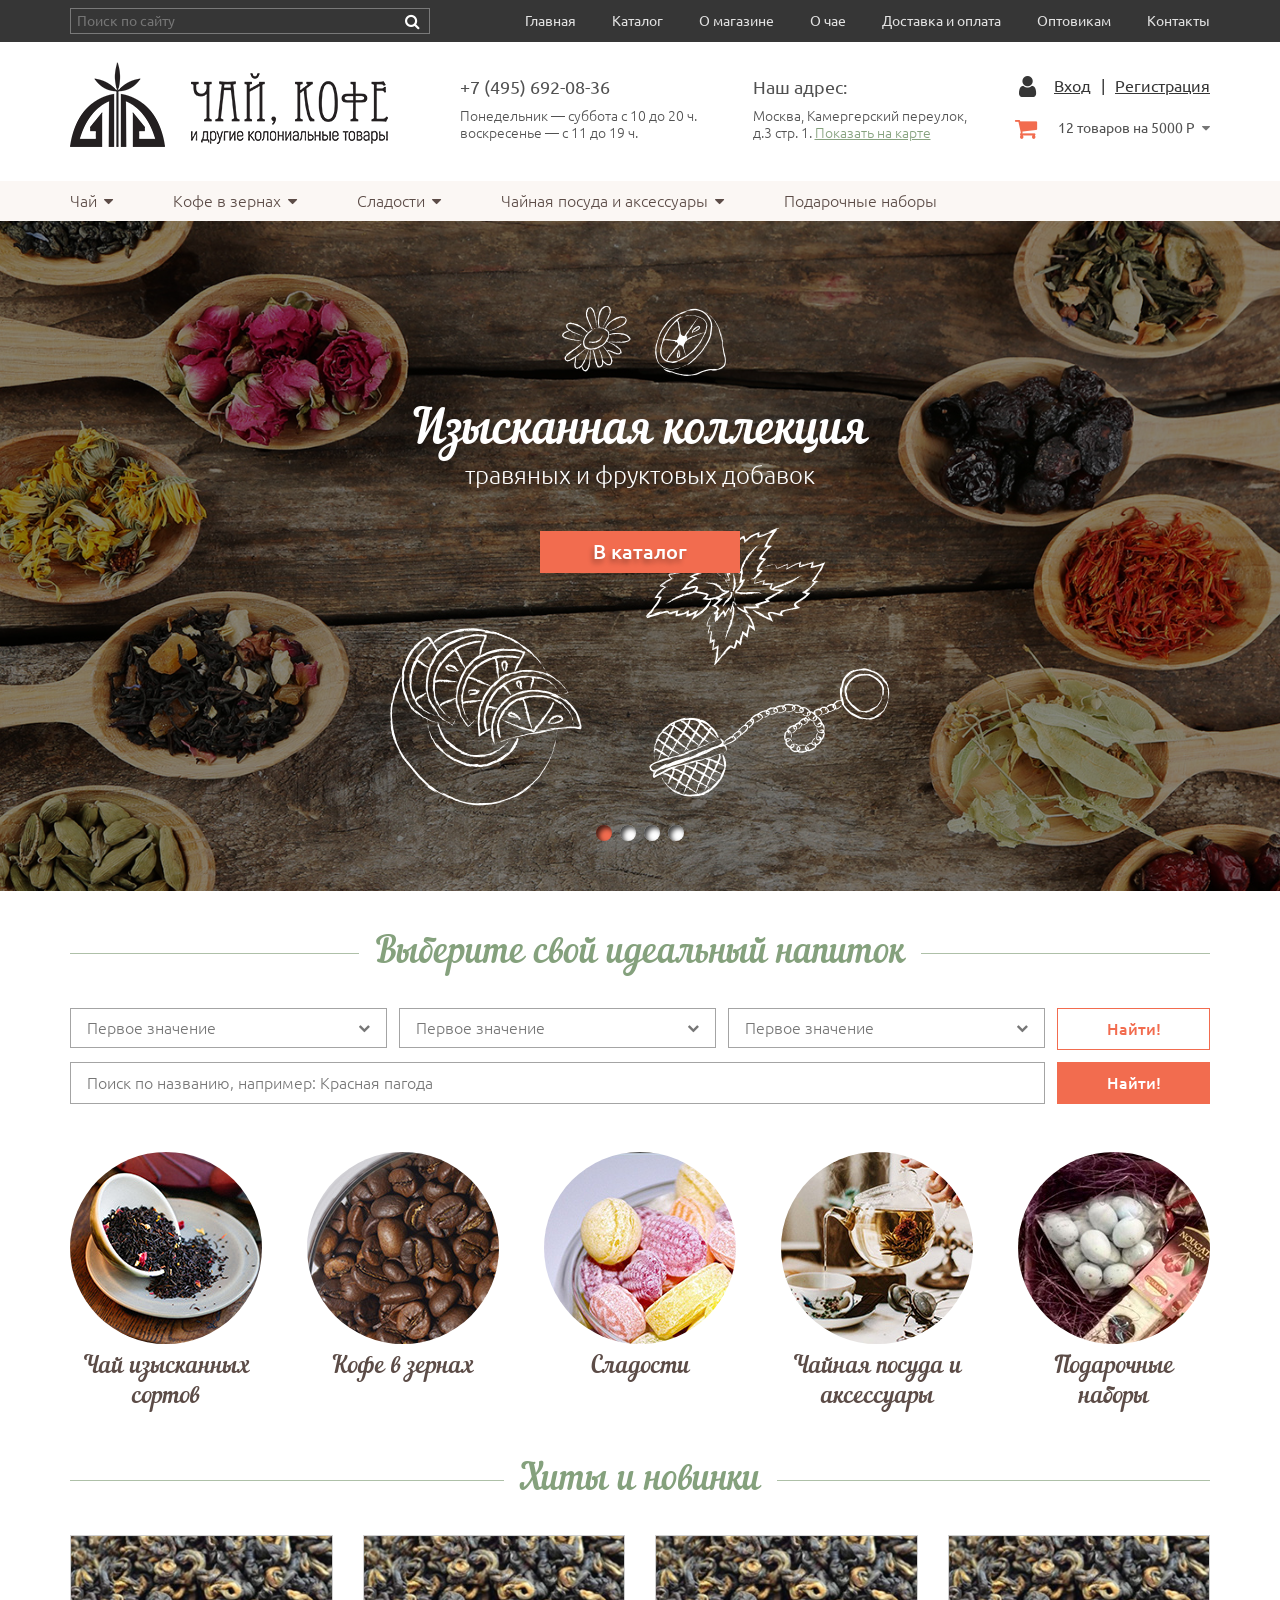
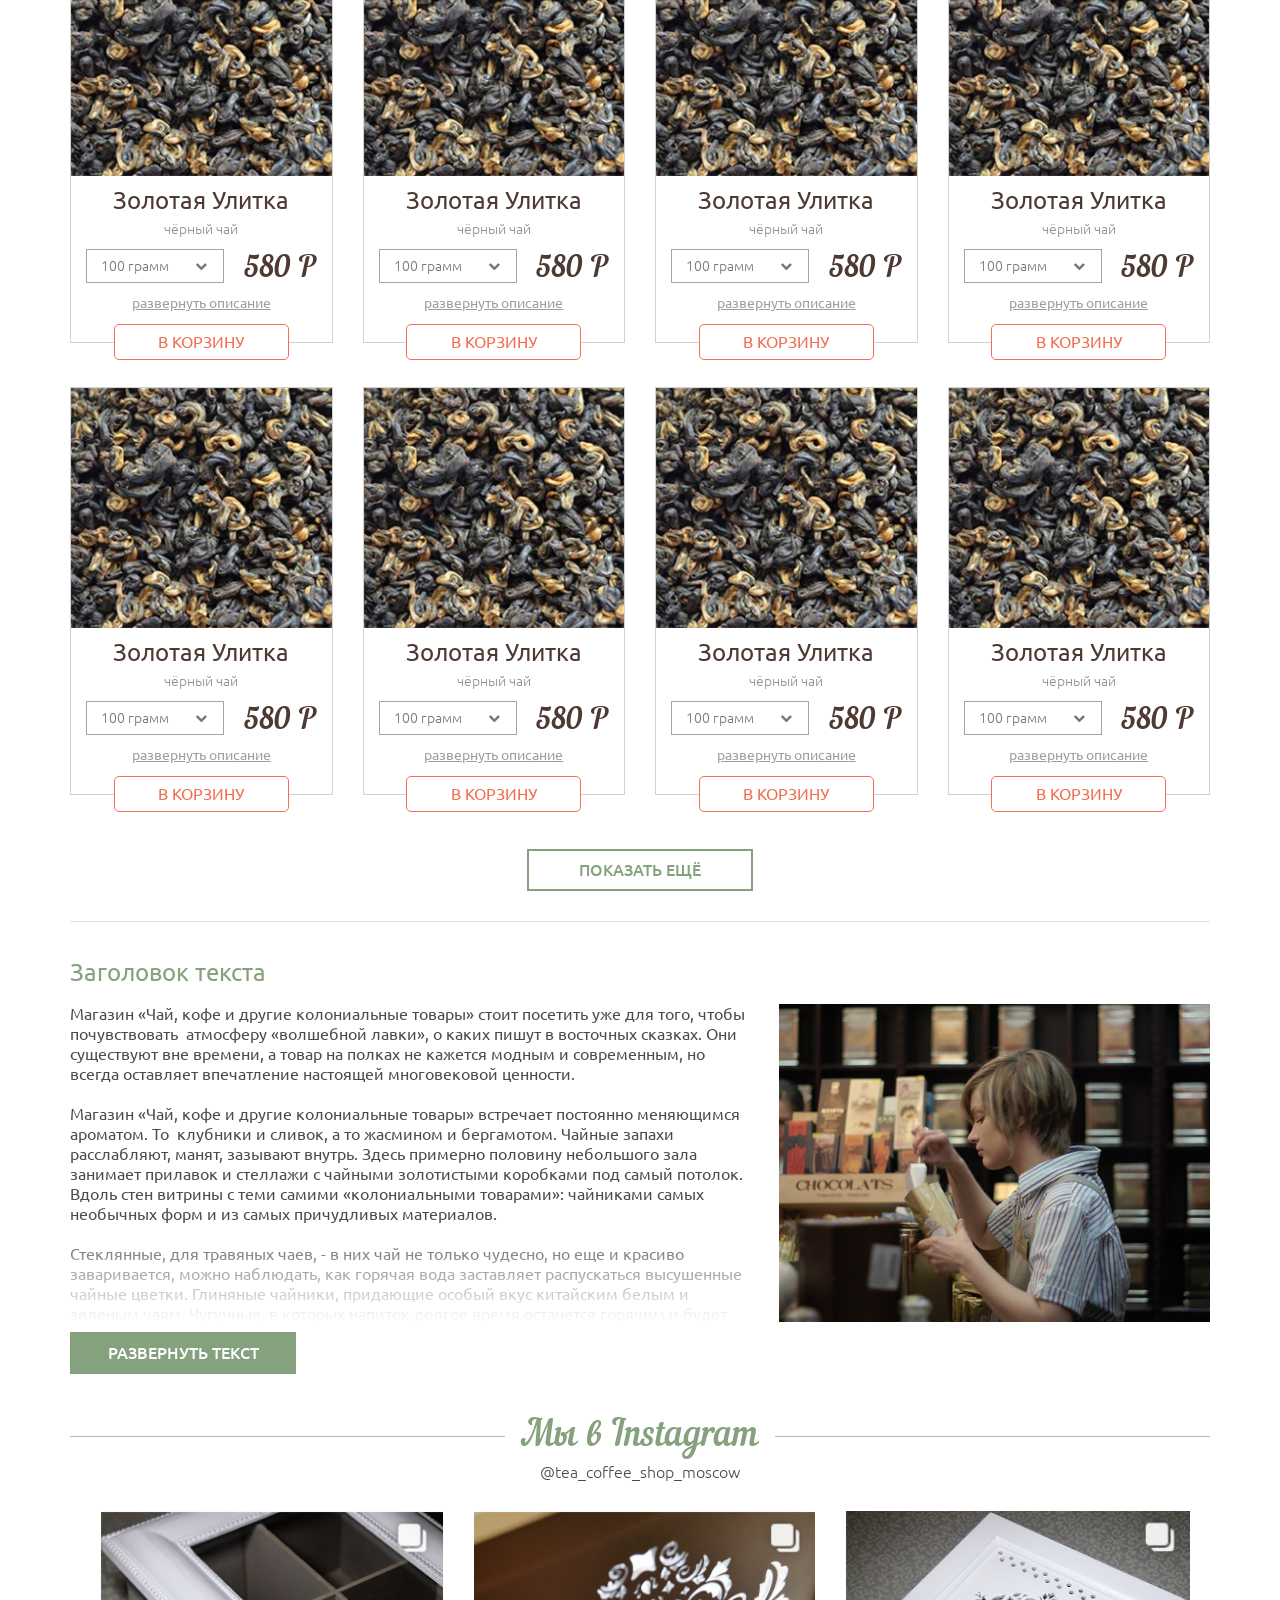
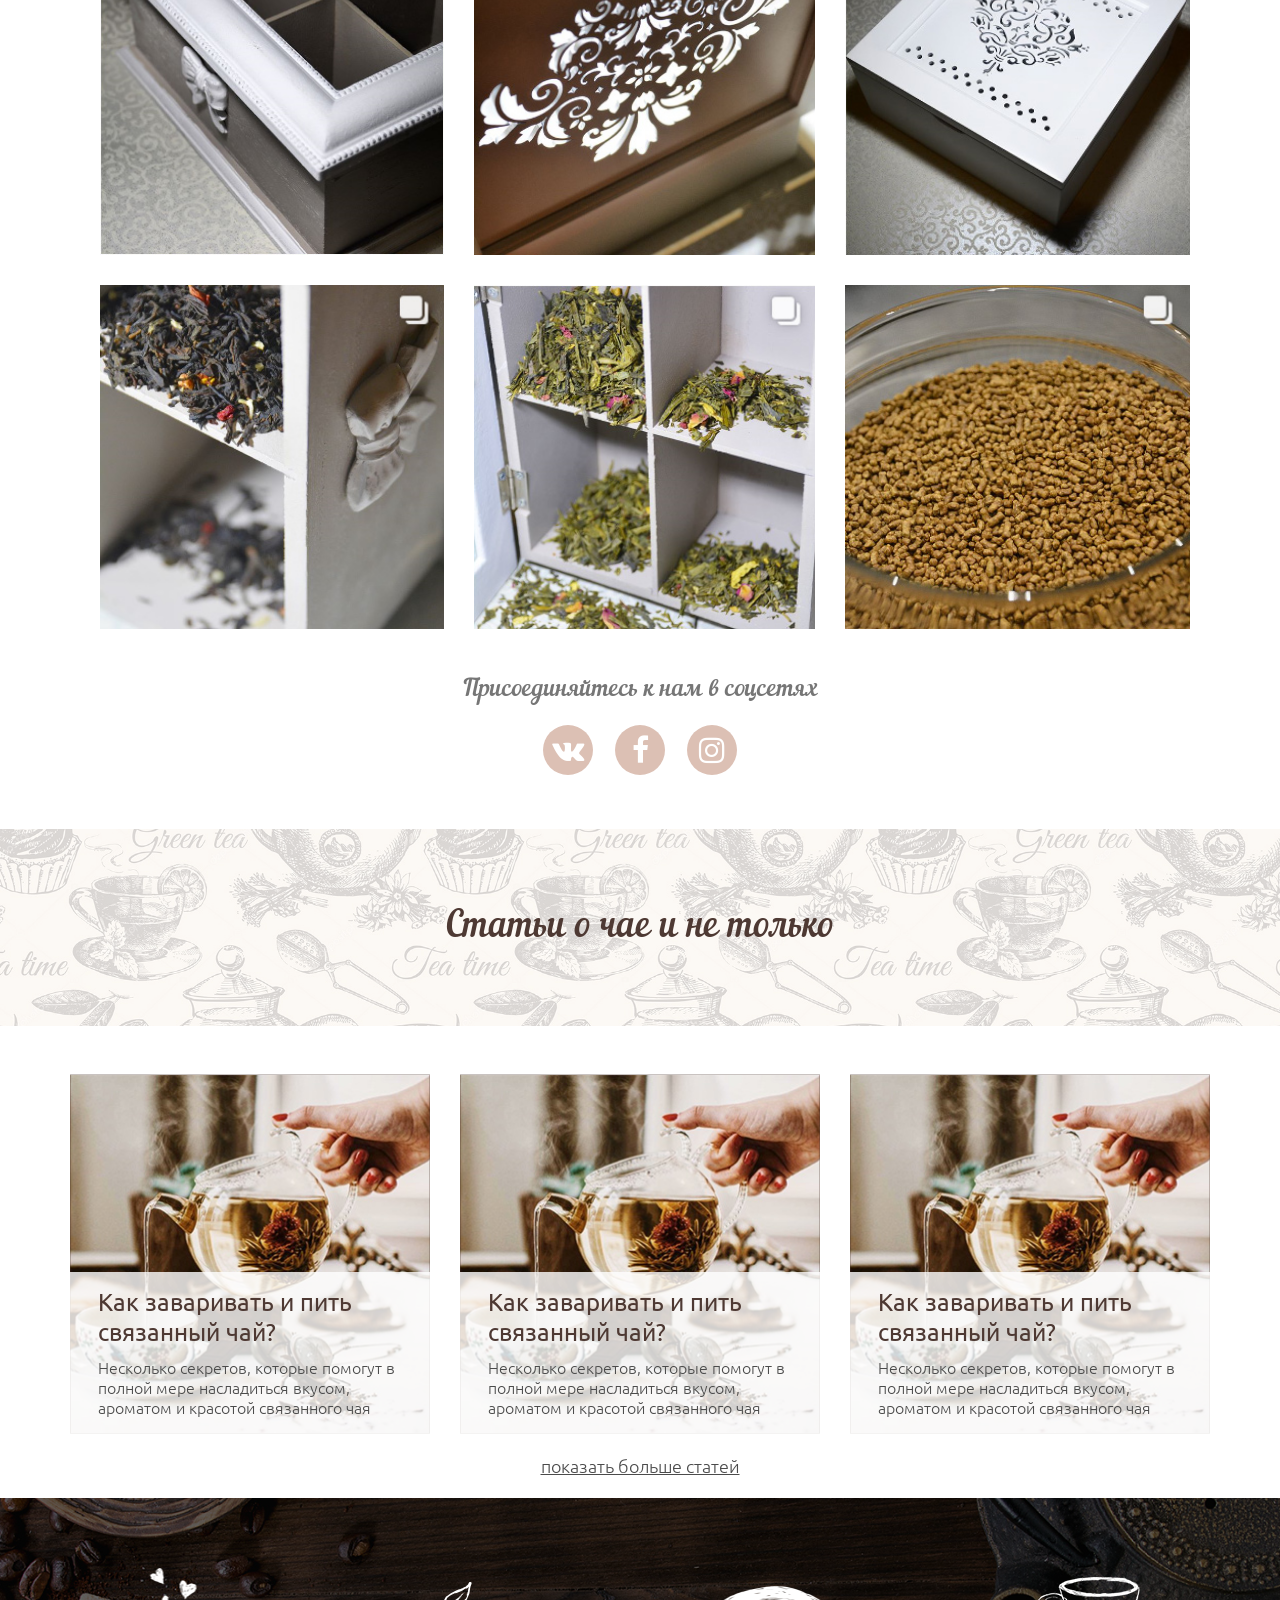
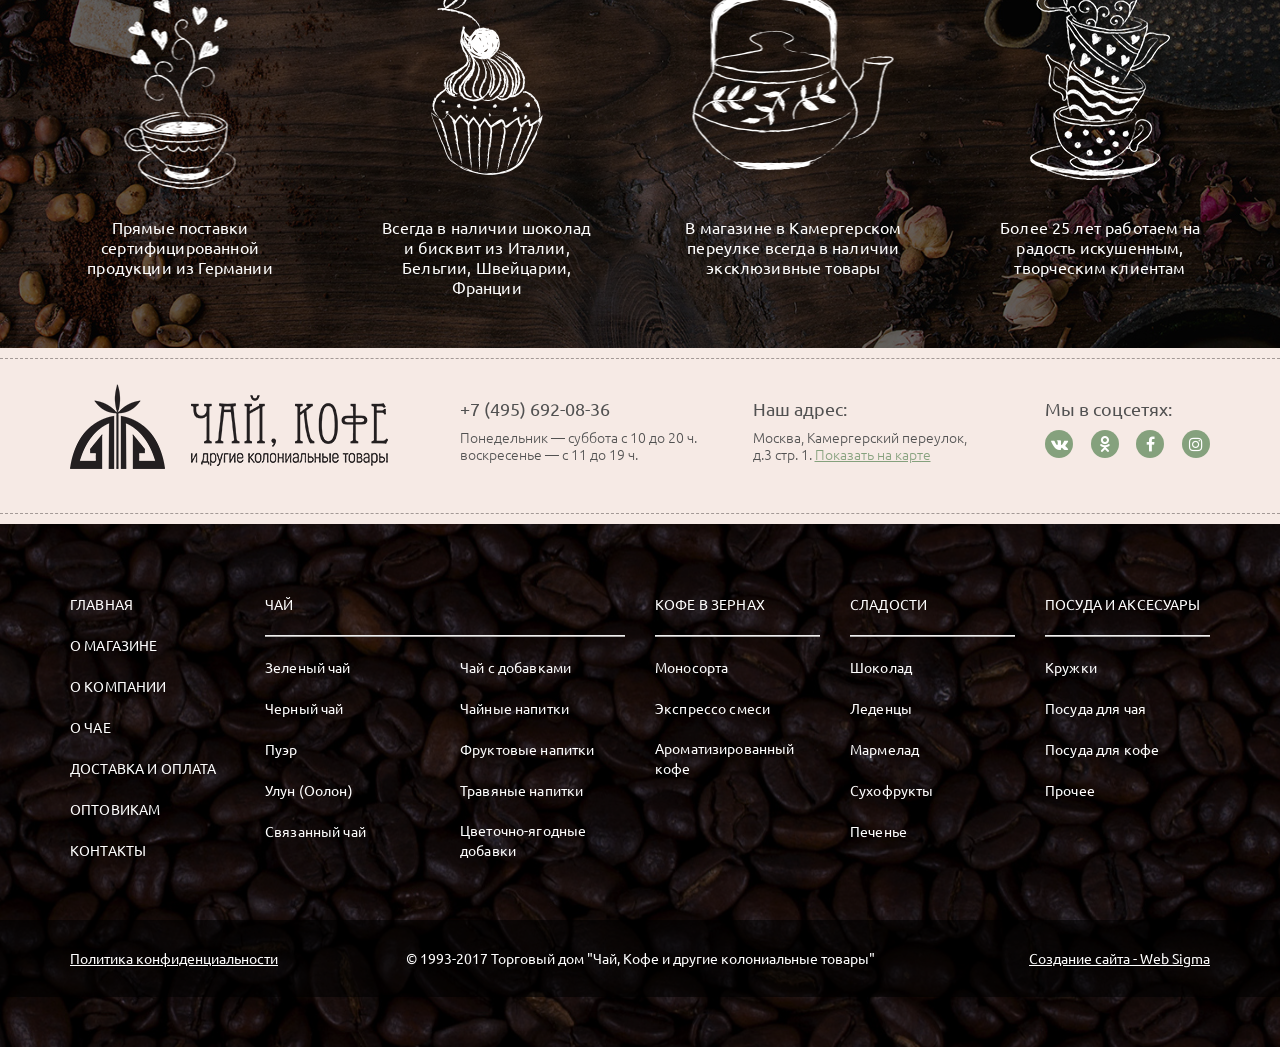
==== commit ed7124d3: "Главная страница (адаптив - без подвала)" ====
--- a/app/index.html
+++ b/app/index.html
@@ -36,6 +36,9 @@
 								<a href="#" class="mob-search">
 									<i class="fa fa-search" aria-hidden="true"></i>
 								</a>
+								<div class="mob-search__window">
+									<input type="text" class="h-search__input" placeholder="Поиск по сайту">
+								</div>
 							</div>
 							<div class="header__mob-menu">
 								<a href="#" class="mob-menu__button">
@@ -102,7 +105,7 @@
 								</a>
 							</div>
 							<div class="header__mob-phone">
-								<a href="#" class="mob-phone">
+								<a href="tel:+74956920836" class="mob-phone">
 									<i class="fa fa-phone-square" aria-hidden="true"></i>
 								</a>
 							</div>
@@ -113,6 +116,7 @@
 							</div>
 							<div class="header__mob-basket">
 								<a href="#" class="mob-basket">
+									<span class="mob-basket__count">3</span>
 									<i class="fa fa-shopping-cart" aria-hidden="true"></i>
 								</a>
 							</div>
@@ -274,15 +278,18 @@
 		<div class="header__top">
 			<div class="container">
 				<div class="row">
-					<div class="col-md-4">
+					<div class="col-md-3 col-lg-4 col-sm-1">
 						<div class="header__h-search">
+							<a href="#" class="h-search__loop">
+								<i class="fa fa-search" aria-hidden="true"></i>
+							</a>
 							<div class="h-search">
 								<input type="text" class="h-search__input" placeholder="Поиск по сайту">
 								<i class="fa fa-search" aria-hidden="true"></i>
 							</div>
 						</div>
 					</div>
-					<div class="col-md-8">
+					<div class="col-md-9 col-lg-8 col-sm-11">
 						<div class="header__h-nav">
 							<ul class="h-nav">
 								<li class="h-nav__item">
@@ -329,26 +336,26 @@
 		<div class="header__center">
 			<div class="container">
 				<div class="row">
-					<div class="col-md-4">
+					<div class="col-lg-4 col-md-4 col-sm-4">
 						<div class="header__h-logo">
 							<a href="/" class="h-logo">
 								<img src="img/h-logo.png" alt="Чай, кофе и другие колониальные товары" class="h-logo__img">
 							</a>
 						</div>
 					</div>
-					<div class="col-md-3">
+					<div class="col-md-3 col-sm-3">
 						<div class="header__h-schedule">
 							<div class="h-schedule">
 								<b class="h-schedule__phone">
 									+7 (495) 692-08-36
 								</b>
 								<p class="h-schedule__description">
-									Понедельник — суббота с 10 до 20 ч.<br>воскресенье — с 11 до 19 ч.
+									<span class="h-schedule__description-val1">Понедельник — суббота</span> с 10 до 20 ч.<br><span class="h-schedule__description-val2">воскресенье</span> — с 11 до 19 ч.
 								</p>
 							</div>
 						</div>
 					</div>
-					<div class="col-md-3">
+					<div class="col-md-3 col-sm-3">
 						<div class="header__h-addr">
 							<div class="h-addr">
 								<b class="h-schedule__phone h-addr__title">
@@ -360,7 +367,7 @@
 							</div>
 						</div>
 					</div>
-					<div class="col-md-2">
+					<div class="col-md-2 col-sm-2">
 						<div class="header__h-profil">
 							<div class="h-profil">
 								<div class="h-profil__top">
@@ -368,12 +375,12 @@
 									<i class="h-profil__and">
 										|
 									</i>
-									<a href="#" class="h-profil__link">Регистрация</a>
+									<a href="#" class="h-profil__link h-profil__link-last">Регистрация</a>
 									<i class="fa fa-user" aria-hidden="true"></i>
 								</div>
 								<div class="h-profil__bottom">
 									<span class="h-profil__corz">
-										12 товаров на 5000 Р
+										12 <span>товаров на 5000 Р</span>
 									</span>
 									<i class="fa fa-shopping-cart" aria-hidden="true"></i>
 									<div class="h-profilPopup">
@@ -638,8 +645,7 @@
 	<div class="page">
 		<div class="page__p-slider">
 			<div class="p-slider owl-carousel">
-				<div class="p-slider__item">
-					<img src="img/slider/1.jpg" alt="slid" class="p-slider__img">
+				<div class="p-slider__item" style="background-image: url(img/slider/1.jpg);">
 					<div class="p-slider__block" style="background-image: url(img/slider/patern.png);">
 						<div class="container">
 							<div class="row">
@@ -660,8 +666,7 @@
 						</div>
 					</div>
 				</div>
-				<div class="p-slider__item">
-					<img src="img/slider/1.jpg" alt="slid" class="p-slider__img">
+				<div class="p-slider__item" style="background-image: url(img/slider/1.jpg);">
 					<div class="p-slider__block" style="background-image: url(img/slider/patern.png);">
 						<div class="container">
 							<div class="row">
@@ -682,8 +687,7 @@
 						</div>
 					</div>
 				</div>
-				<div class="p-slider__item">
-					<img src="img/slider/1.jpg" alt="slid" class="p-slider__img">
+				<div class="p-slider__item" style="background-image: url(img/slider/1.jpg);">
 					<div class="p-slider__block" style="background-image: url(img/slider/patern.png);">
 						<div class="container">
 							<div class="row">
@@ -704,8 +708,7 @@
 						</div>
 					</div>
 				</div>
-				<div class="p-slider__item">
-					<img src="img/slider/1.jpg" alt="slid" class="p-slider__img">
+				<div class="p-slider__item" style="background-image: url(img/slider/1.jpg);">
 					<div class="p-slider__block" style="background-image: url(img/slider/patern.png);">
 						<div class="container">
 							<div class="row">
@@ -728,7 +731,7 @@
 				</div>
 			</div>
 		</div>
-		<div class="page__section">
+		<div class="page__section page__section-bord">
 			<div class="container">
 				<div class="row">
 					<div class="col-md-12">
@@ -865,7 +868,7 @@
 					</div>
 				</div>
 				<div class="row">
-					<div class="col-md-3">
+					<div class="col-md-3 col-sm-3">
 						<div class="page__p-item">
 							<div class="p-item">
 								<div class="p-item__top">
@@ -888,9 +891,17 @@
 											580
 										</div>
 									</div>
+									<div class="p-item__description">
+										<p>
+											Этот чай составлен из почек, первых и вторых листочков. Цвет листьев медный и темно-коричневый. Благородный коньячный цвет настоя имеет полный сложный аромат, в котором слышатся тона сухофруктов и тропических цветов. 
+										</p>
+									</div>
 									<div style="text-align: center">
-										<a href="#" class="p-item__more">
+										<a href="#" class="p-item__more p-item__more-on">
 											развернуть описание
+										</a>
+										<a href="#" class="p-item__more p-item__more-off">
+											свернуть описание
 										</a>
 									</div>
 									<a href="#" class="p-item__button">
@@ -900,7 +911,7 @@
 							</div>
 						</div>
 					</div>
-					<div class="col-md-3">
+					<div class="col-md-3 col-sm-3">
 						<div class="page__p-item">
 							<div class="p-item">
 								<div class="p-item__top">
@@ -923,9 +934,17 @@
 											580
 										</div>
 									</div>
+									<div class="p-item__description">
+										<p>
+											Этот чай составлен из почек, первых и вторых листочков. Цвет листьев медный и темно-коричневый. Благородный коньячный цвет настоя имеет полный сложный аромат, в котором слышатся тона сухофруктов и тропических цветов. 
+										</p>
+									</div>
 									<div style="text-align: center">
-										<a href="#" class="p-item__more">
+										<a href="#" class="p-item__more p-item__more-on">
 											развернуть описание
+										</a>
+										<a href="#" class="p-item__more p-item__more-off">
+											свернуть описание
 										</a>
 									</div>
 									<a href="#" class="p-item__button">
@@ -935,7 +954,7 @@
 							</div>
 						</div>
 					</div>
-					<div class="col-md-3">
+					<div class="col-md-3 col-sm-3">
 						<div class="page__p-item">
 							<div class="p-item">
 								<div class="p-item__top">
@@ -958,9 +977,17 @@
 											580
 										</div>
 									</div>
+									<div class="p-item__description">
+										<p>
+											Этот чай составлен из почек, первых и вторых листочков. Цвет листьев медный и темно-коричневый. Благородный коньячный цвет настоя имеет полный сложный аромат, в котором слышатся тона сухофруктов и тропических цветов. 
+										</p>
+									</div>
 									<div style="text-align: center">
-										<a href="#" class="p-item__more">
+										<a href="#" class="p-item__more p-item__more-on">
 											развернуть описание
+										</a>
+										<a href="#" class="p-item__more p-item__more-off">
+											свернуть описание
 										</a>
 									</div>
 									<a href="#" class="p-item__button">
@@ -970,7 +997,7 @@
 							</div>
 						</div>
 					</div>
-					<div class="col-md-3">
+					<div class="col-md-3 col-sm-3">
 						<div class="page__p-item">
 							<div class="p-item">
 								<div class="p-item__top">
@@ -993,9 +1020,17 @@
 											580
 										</div>
 									</div>
+									<div class="p-item__description">
+										<p>
+											Этот чай составлен из почек, первых и вторых листочков. Цвет листьев медный и темно-коричневый. Благородный коньячный цвет настоя имеет полный сложный аромат, в котором слышатся тона сухофруктов и тропических цветов. 
+										</p>
+									</div>
 									<div style="text-align: center">
-										<a href="#" class="p-item__more">
+										<a href="#" class="p-item__more p-item__more-on">
 											развернуть описание
+										</a>
+										<a href="#" class="p-item__more p-item__more-off">
+											свернуть описание
 										</a>
 									</div>
 									<a href="#" class="p-item__button">
@@ -1005,7 +1040,7 @@
 							</div>
 						</div>
 					</div>
-					<div class="col-md-3">
+					<div class="col-md-3 col-sm-3">
 						<div class="page__p-item">
 							<div class="p-item">
 								<div class="p-item__top">
@@ -1028,9 +1063,17 @@
 											580
 										</div>
 									</div>
+									<div class="p-item__description">
+										<p>
+											Этот чай составлен из почек, первых и вторых листочков. Цвет листьев медный и темно-коричневый. Благородный коньячный цвет настоя имеет полный сложный аромат, в котором слышатся тона сухофруктов и тропических цветов. 
+										</p>
+									</div>
 									<div style="text-align: center">
-										<a href="#" class="p-item__more">
+										<a href="#" class="p-item__more p-item__more-on">
 											развернуть описание
+										</a>
+										<a href="#" class="p-item__more p-item__more-off">
+											свернуть описание
 										</a>
 									</div>
 									<a href="#" class="p-item__button">
@@ -1040,7 +1083,7 @@
 							</div>
 						</div>
 					</div>
-					<div class="col-md-3">
+					<div class="col-md-3 col-sm-3">
 						<div class="page__p-item">
 							<div class="p-item">
 								<div class="p-item__top">
@@ -1063,9 +1106,17 @@
 											580
 										</div>
 									</div>
+									<div class="p-item__description">
+										<p>
+											Этот чай составлен из почек, первых и вторых листочков. Цвет листьев медный и темно-коричневый. Благородный коньячный цвет настоя имеет полный сложный аромат, в котором слышатся тона сухофруктов и тропических цветов. 
+										</p>
+									</div>
 									<div style="text-align: center">
-										<a href="#" class="p-item__more">
+										<a href="#" class="p-item__more p-item__more-on">
 											развернуть описание
+										</a>
+										<a href="#" class="p-item__more p-item__more-off">
+											свернуть описание
 										</a>
 									</div>
 									<a href="#" class="p-item__button">
@@ -1075,7 +1126,7 @@
 							</div>
 						</div>
 					</div>
-					<div class="col-md-3">
+					<div class="col-md-3 col-sm-3">
 						<div class="page__p-item">
 							<div class="p-item">
 								<div class="p-item__top">
@@ -1098,9 +1149,17 @@
 											580
 										</div>
 									</div>
+									<div class="p-item__description">
+										<p>
+											Этот чай составлен из почек, первых и вторых листочков. Цвет листьев медный и темно-коричневый. Благородный коньячный цвет настоя имеет полный сложный аромат, в котором слышатся тона сухофруктов и тропических цветов. 
+										</p>
+									</div>
 									<div style="text-align: center">
-										<a href="#" class="p-item__more">
+										<a href="#" class="p-item__more p-item__more-on">
 											развернуть описание
+										</a>
+										<a href="#" class="p-item__more p-item__more-off">
+											свернуть описание
 										</a>
 									</div>
 									<a href="#" class="p-item__button">
@@ -1110,7 +1169,7 @@
 							</div>
 						</div>
 					</div>
-					<div class="col-md-3">
+					<div class="col-md-3 col-sm-3">
 						<div class="page__p-item">
 							<div class="p-item">
 								<div class="p-item__top">
@@ -1133,9 +1192,17 @@
 											580
 										</div>
 									</div>
+									<div class="p-item__description">
+										<p>
+											Этот чай составлен из почек, первых и вторых листочков. Цвет листьев медный и темно-коричневый. Благородный коньячный цвет настоя имеет полный сложный аромат, в котором слышатся тона сухофруктов и тропических цветов. 
+										</p>
+									</div>
 									<div style="text-align: center">
-										<a href="#" class="p-item__more">
+										<a href="#" class="p-item__more p-item__more-on">
 											развернуть описание
+										</a>
+										<a href="#" class="p-item__more p-item__more-off">
+											свернуть описание
 										</a>
 									</div>
 									<a href="#" class="p-item__button">
@@ -1203,6 +1270,40 @@
 				</div>
 				<div class="row">
 					<div class="col-md-12">
+						<div class="page__p-inst-sl">
+							<div class="p-inst-sl owl-carousel">
+								<div class="p-inst-sl__item">
+									<a href="#" class="p-inst-sl__link">
+										<img src="img/instagram/1.jpg" alt="alt" class="p-inst-sl__img">
+									</a>
+								</div>
+								<div class="p-inst-sl__item">
+									<a href="#" class="p-inst-sl__link">
+										<img src="img/instagram/2.jpg" alt="alt" class="p-inst-sl__img">
+									</a>
+								</div>
+								<div class="p-inst-sl__item">
+									<a href="#" class="p-inst-sl__link">
+										<img src="img/instagram/3.jpg" alt="alt" class="p-inst-sl__img">
+									</a>
+								</div>
+								<div class="p-inst-sl__item">
+									<a href="#" class="p-inst-sl__link">
+										<img src="img/instagram/4.jpg" alt="alt" class="p-inst-sl__img">
+									</a>
+								</div>
+								<div class="p-inst-sl__item">
+									<a href="#" class="p-inst-sl__link">
+										<img src="img/instagram/5.jpg" alt="alt" class="p-inst-sl__img">
+									</a>
+								</div>
+								<div class="p-inst-sl__item">
+									<a href="#" class="p-inst-sl__link">
+										<img src="img/instagram/6.jpg" alt="alt" class="p-inst-sl__img">
+									</a>
+								</div>
+							</div>
+						</div>
 						<div class="page__p-inst">
 							<div class="p-inst">
 								<a href="#" class="p-inst__link">
--- a/app/css/fonts.css
+++ b/app/css/fonts.css
@@ -1,8 +1,8 @@
 /* font-family: "UbuntuRegular" */
 @font-face {
   font-family: "UbuntuRegular";
-  src: url("../fonts/Ubuntu/UbuntuRegular/RobotoRegular.eot");
-  src: url("../fonts/Ubuntu/UbuntuRegular/RobotoRegular.eot?#iefix") format("embedded-opentype"), url("../fonts/Ubuntu/UbuntuRegular/RobotoRegular.woff") format("woff"), url("../fonts/Ubuntu/UbuntuRegular/RobotoRegular.ttf") format("truetype");
+  src: url("../fonts/Ubuntu/UbuntuRegular/UbuntuRegular.eot");
+  src: url("../fonts/Ubuntu/UbuntuRegular/UbuntuRegular.eot?#iefix") format("embedded-opentype"), url("../fonts/Ubuntu/UbuntuRegular/UbuntuRegular.woff") format("woff"), url("../fonts/Ubuntu/UbuntuRegular/UbuntuRegular.ttf") format("truetype");
   font-style: normal;
   font-weight: normal;
 }
--- a/app/css/main.css
+++ b/app/css/main.css
@@ -467,6 +467,12 @@
   padding-bottom: 32px;
 }
 
+.page__p-item {
+  height: 409px;
+  position: relative;
+  margin-bottom: 43px;
+}
+
 .page__p-selectmenu {
   margin-left: -6px;
   margin-right: -6px;
@@ -532,6 +538,12 @@
   -webkit-justify-content: space-between;
 }
 
+.page__p-inst-sl {
+  margin-top: 20px;
+  margin-left: -15px;
+  margin-right: -15px;
+}
+
 .footer__top {
   padding: 10px 0;
   background-color: #f6eae5;
@@ -618,6 +630,23 @@
   vertical-align: middle;
 }
 
+.h-search__loop {
+  text-decoration: none;
+  color: #fff;
+}
+
+.h-search__loop .fa {
+  font-size: 24px;
+  color: #e2e2e2;
+  display: block;
+  vertical-align: middle;
+}
+
+.h-search__loop:hover, .h-search__loop:focus, .h-search__loop:active {
+  text-decoration: none;
+  color: #fff;
+}
+
 .h-nav {
   font-size: 0;
 }
@@ -801,6 +830,8 @@
 .p-slider__item {
   background-repeat: no-repeat;
   background-position: center center;
+  background-size: cover;
+  height: 670px;
 }
 
 .p-slider__item::after {
@@ -972,8 +1003,8 @@
   display: block;
   border: 1px solid #d1d1d1;
   width: 100%;
-  position: relative;
-  margin-bottom: 43px;
+  color: #fff;
+  position: relative;
 }
 
 .p-item__top {
@@ -992,6 +1023,28 @@
   padding-left: 15px;
   padding-right: 15px;
   padding-bottom: 30px;
+}
+
+.p-item__bottom-active {
+  position: absolute;
+  left: -1px;
+  right: -1px;
+  top: 100%;
+  background-color: #fff;
+  z-index: 2;
+  border-left: 1px solid #d1d1d1;
+  border-right: 1px solid #d1d1d1;
+  border-bottom: 1px solid #d1d1d1;
+  padding-bottom: 20px;
+}
+
+.p-item__bottom-active .p-item__button {
+  position: static;
+  margin-top: 10px;
+}
+
+.p-item__bottom-active .p-item__description {
+  display: block;
 }
 
 .p-item__title {
@@ -1045,6 +1098,15 @@
   content: 'Р';
 }
 
+.p-item__description {
+  font-size: 12px;
+  color: #4e3933;
+  display: block;
+  padding-top: 10px;
+  display: none;
+  padding-bottom: 10px;
+}
+
 .p-item__more {
   display: inline-block;
   font-size: 14px;
@@ -1054,8 +1116,12 @@
 }
 
 .p-item__more:hover, .p-item__more:focus, .p-item__more:active {
-  text-decoration: none;
+  text-decoration: underline;
   color: #a19e9d;
+}
+
+.p-item__more-off {
+  display: none;
 }
 
 .p-item__button {
@@ -1536,6 +1602,24 @@
   line-height: 42px;
 }
 
+.mob-search__window {
+  position: absolute;
+  display: none;
+  top: 100%;
+  left: 0;
+  right: 0;
+  z-index: 5;
+  padding: 8px 15px;
+  background-color: #363636;
+  -webkit-box-shadow: 0px 5px 5px 0px rgba(0, 0, 0, 0.3);
+  -moz-box-shadow: 0px 5px 5px 0px rgba(0, 0, 0, 0.3);
+  box-shadow: 0px 5px 5px 0px rgba(0, 0, 0, 0.3);
+}
+
+.mob-search__window .h-search__input {
+  border: 1px solid #e2e2e2;
+}
+
 .mob-menu {
   position: absolute;
   left: 0;
@@ -1627,12 +1711,27 @@
 
 .mob-basket {
   display: inline-block;
+  position: relative;
 }
 
 .mob-basket .fa {
   color: #f26c4f;
   font-size: 20px;
   line-height: 42px;
+}
+
+.mob-basket__count {
+  width: 16px;
+  height: 16px;
+  border-radius: 50%;
+  font-size: 12px;
+  color: #767676;
+  background-color: #fbf7f4;
+  position: absolute;
+  right: -8px;
+  top: 6px;
+  z-index: 2;
+  text-align: center;
 }
 
 .mob-catalogmenu {
@@ -1783,3 +1882,50 @@
   text-decoration: underline;
   color: #e2e2e2;
 }
+
+.p-inst-sl {
+  padding-bottom: 64px;
+}
+
+.p-inst-sl .owl-nav {
+  display: none;
+}
+
+.p-inst-sl .owl-dots {
+  font-size: 0;
+  position: absolute;
+  bottom: 24px;
+  left: 0;
+  right: 0;
+  text-align: center;
+}
+
+.p-inst-sl .owl-dot {
+  width: 16px;
+  height: 16px;
+  border-radius: 50%;
+  -webkit-box-shadow: inset 3px 3px 5px 0px rgba(0, 0, 0, 0.75);
+  -moz-box-shadow: inset 3px 3px 5px 0px rgba(0, 0, 0, 0.75);
+  box-shadow: inset 3px 3px 5px 0px rgba(0, 0, 0, 0.75);
+  background-color: #fff;
+  display: inline-block;
+  margin: 0 4px;
+}
+
+.p-inst-sl .owl-nav {
+  display: none;
+}
+
+.p-inst-sl .active {
+  background-color: #f26c4f;
+}
+
+.p-inst-sl__link {
+  display: block;
+}
+
+.p-inst-sl__img {
+  display: block;
+  width: 100%;
+  height: auto;
+}
--- a/app/css/media.css
+++ b/app/css/media.css
@@ -1,11 +1,225 @@
 /*==========  Desktop First Method  ==========*/
 /* Large Devices, Wide Screens */
 @media only screen and (max-width: 1199px) {
+  .header__h-addr {
+    margin-left: 10px;
+    margin-right: -30px;
+    width: auto;
+  }
+  .header__h-schedule {
+    margin-right: -30px;
+    margin-left: 30px;
+  }
+  .header__h-nav {
+    margin-left: -20px;
+  }
+  .h-profil__and,
+  .h-profil__link-last {
+    display: none;
+  }
+  .h-profil__corz span {
+    display: none;
+  }
+  .h-profil {
+    width: 70px;
+    display: inline-block;
+  }
+  .header__h-profil {
+    text-align: right;
+  }
+  .h-schedule__phone {
+    padding-bottom: 6px;
+  }
+  .p-slider__item {
+    height: 305px;
+  }
+  .p-slider__block {
+    padding-top: 50px;
+  }
+  .p-slider .owl-dots {
+    bottom: 20px;
+  }
+  .p-beverages__top {
+    width: 160px;
+    height: 160px;
+  }
+  .p-beverages__title {
+    width: 160px;
+  }
+  .p-beverages__title {
+    font-size: 20px;
+  }
+  .p-item__row .ui-selectmenu-button {
+    width: 55%;
+  }
+  .p-item__price {
+    width: 41%;
+  }
+  .page__p-inst {
+    padding-left: 0;
+    padding-right: 0;
+    box-sizing: border-box;
+  }
+  .p-inst__link {
+    width: 293px;
+    height: 293px;
+  }
+  .page__p-inst {
+    grid-template-columns: 1fr 1fr 1fr;
+    grid-template-rows: auto;
+  }
+  .page__p-inst {
+    display: none;
+  }
   /**/
 }
 
 /* Medium Devices, Desktops */
 @media only screen and (max-width: 991px) {
+  .h-search {
+    background-color: #363636;
+    width: 300px;
+    position: absolute;
+    top: 100%;
+    left: 15px;
+    display: none;
+    -webkit-box-shadow: 0px 5px 5px 0px rgba(0, 0, 0, 0.3);
+    -moz-box-shadow: 0px 5px 5px 0px rgba(0, 0, 0, 0.3);
+    box-shadow: 0px 5px 5px 0px rgba(0, 0, 0, 0.3);
+  }
+  .header__h-search {
+    padding-bottom: 9px;
+  }
+  .h-search__input {
+    border-color: #363636;
+  }
+  .h-nav__link {
+    padding: 0 12px;
+  }
+  .header__h-schedule {
+    margin-right: 0;
+    margin-left: 18px;
+  }
+  .header__h-addr {
+    margin-left: -13px;
+    margin-right: -55px;
+  }
+  .h-schedule__phone {
+    font-size: 14px;
+  }
+  .h-schedule__description {
+    font-size: 12px;
+  }
+  .h-catalog__link {
+    font-size: 14px;
+  }
+  .h-catalog__item {
+    padding-right: 30px;
+  }
+  .header__h-schedule,
+  .header__h-addr,
+  .header__h-profil {
+    padding-top: 7px;
+  }
+  .h-profil__link {
+    font-size: 14px;
+  }
+  .h-profil__top .fa {
+    font-size: 18px;
+    top: 2px;
+  }
+  .h-profil {
+    width: 62px;
+  }
+  .h-schedule__phone {
+    line-height: 20px;
+    padding-bottom: 3px;
+  }
+  .header__h-logo {
+    margin-right: -18px;
+  }
+  .h-profil__bottom {
+    margin-top: 16px;
+  }
+  .p-title {
+    font-size: 30px;
+  }
+  .p-beverages__top {
+    width: 124px;
+    height: 124px;
+  }
+  .p-beverages__title {
+    width: 124px;
+  }
+  .p-beverages__title {
+    font-size: 16px;
+  }
+  .p-slider__title {
+    font-size: 36px;
+    line-height: 36px;
+  }
+  .p-slider__description {
+    font-size: 18px;
+    line-height: 36px;
+    margin-bottom: 18px;
+  }
+  .p-slider__p-text .btn {
+    height: 42px;
+    line-height: 40px;
+  }
+  .p-slider__block {
+    padding-top: 60px;
+  }
+  .p-item__title {
+    font-size: 18px;
+  }
+  .p-item__cat {
+    font-size: 12px;
+  }
+  .p-item__row .ui-selectmenu-button {
+    padding: 3px 15px 3px 3px;
+  }
+  .p-item__row .ui-selectmenu-button-closed::after,
+  .p-item__row .ui-selectmenu-button-open::after {
+    right: 4px;
+  }
+  .p-item__price {
+    font-size: 20px;
+  }
+  .p-item__row .ui-selectmenu-button {
+    width: 59%;
+  }
+  .p-item__row .p-item__price {
+    width: 39%;
+  }
+  .p-item__bottom {
+    padding-left: 10px;
+    padding-right: 10px;
+  }
+  .p-item__more {
+    font-size: 12px;
+  }
+  .p-item__button {
+    width: 112px;
+    font-size: 10px;
+    height: 22px;
+    line-height: 20px;
+    bottom: -11px;
+  }
+  .p-item__top {
+    height: 154px;
+  }
+  .p-item__row .ui-selectmenu-text {
+    font-size: 12px;
+  }
+  .p-morebtn {
+    height: 35px;
+    line-height: 31px;
+    font-size: 12px;
+  }
+  .page__p-item {
+    height: 301px;
+  }
   /**/
 }
 
@@ -17,11 +231,180 @@
   .header-mob {
     display: block;
   }
+  .p-slider__item {
+    height: 344px;
+  }
+  .p-slider__title {
+    font-size: 28px;
+    line-height: 36px;
+  }
+  .p-slider__description {
+    font-size: 16px;
+    line-height: 36px;
+    margin-bottom: 18px;
+  }
+  .p-slider .owl-dots {
+    bottom: 40px;
+  }
+  .p-slider__block {
+    padding-top: 86px;
+  }
+  .p-selectmenu-top,
+  .p-selectmenu-bottom {
+    grid-template-columns: 100%;
+  }
+  .p-selectmenu__item {
+    padding: 5px 0;
+  }
+  .p-selectmenu__item .btn {
+    margin: 5px 0;
+    border-width: 2px;
+  }
+  .p-title {
+    font-size: 24px;
+  }
+  .p-beverages__top {
+    width: 100px;
+    height: 100px;
+    margin: 0 auto;
+  }
+  .p-beverages__title {
+    width: 200px;
+  }
+  .p-beverages__title {
+    font-size: 20px;
+    width: 198px;
+  }
+  .p-beverages {
+    display: block;
+  }
+  .p-beverages__item {
+    text-align: center;
+  }
+  .page__p-beverages {
+    padding-top: 10px;
+  }
+  .page__p-title {
+    padding: 20px 0;
+  }
+  .page__section-bord {
+    position: relative;
+  }
+  .page__section-bord::after {
+    content: '';
+    position: absolute;
+    left: 15px;
+    right: 15px;
+    bottom: 0;
+    height: 1px;
+    width: auto;
+    background-color: #a9baa0;
+  }
+  .p-item {
+    width: 262px;
+    margin: 0 auto 43px;
+  }
+  .p-item__top {
+    height: 262px;
+  }
+  .p-item__title {
+    font-size: 24px;
+  }
+  .p-item__cat {
+    font-size: 14px;
+  }
+  .p-item__button {
+    width: 175px;
+    height: 36px;
+    line-height: 32px;
+    bottom: -18px;
+    font-size: 16px;
+  }
+  .p-item__more {
+    font-size: 14px;
+  }
+  .p-item__price {
+    font-size: 30px;
+  }
+  .p-item__row .ui-selectmenu-button {
+    padding: 10px 42px 10px 16px;
+  }
+  .p-item__row .ui-selectmenu-text {
+    font-size: 14px;
+  }
+  .p-item__row .ui-selectmenu-button-closed::after {
+    right: 16px;
+  }
+  .p-item__row .ui-selectmenu-button-open::after {
+    right: 16px;
+  }
+  .page__p-item {
+    height: 435px;
+  }
+  .p-text__img {
+    width: 100%;
+    height: auto;
+    padding-left: 0;
+    padding-bottom: 20px;
+  }
+  .p-text__img img {
+    width: 100%;
+    max-width: auto !important;
+    height: auto;
+    display: block;
+  }
+  .page__p-morebtn {
+    text-align: center !important;
+  }
+  .p-morebtn {
+    font-size: 16px;
+    height: 42px;
+    line-height: 38px;
+  }
+  .p-signup__title {
+    font-size: 18px;
+  }
+  .p-signup__link {
+    width: 33px;
+    height: 33px;
+  }
+  .p-signup__link .fa {
+    font-size: 19px;
+    line-height: 33px;
+  }
+  .p-signup__item {
+    margin: 0 7px;
+  }
+  .page__section-bg {
+    padding-top: 20px;
+    padding-bottom: 0;
+    margin-bottom: 16px;
+  }
+  .page__p-stat {
+    margin-bottom: 10px;
+  }
+  .p-stat__title {
+    font-size: 20px;
+  }
+  .p-stat__description {
+    font-size: 14px;
+  }
+  .page__p-stat {
+    margin-left: -15px;
+    margin-right: -15px;
+    width: auto;
+  }
+  .page__p-statmore {
+    margin-top: -16px;
+  }
   /**/
 }
 
 /* Extra Small Devices, Phones */
 @media only screen and (max-width: 479px) {
+  .p-title::before {
+    display: none;
+  }
   /**/
 }
 
@@ -49,11 +432,17 @@
   .header-desktop {
     display: block;
   }
+  .page__p-inst-sl {
+    display: none;
+  }
   /**/
 }
 
 /* Medium Devices, Desktops */
 @media only screen and (min-width: 992px) {
+  .h-search__loop {
+    display: none;
+  }
   /**/
 }
 
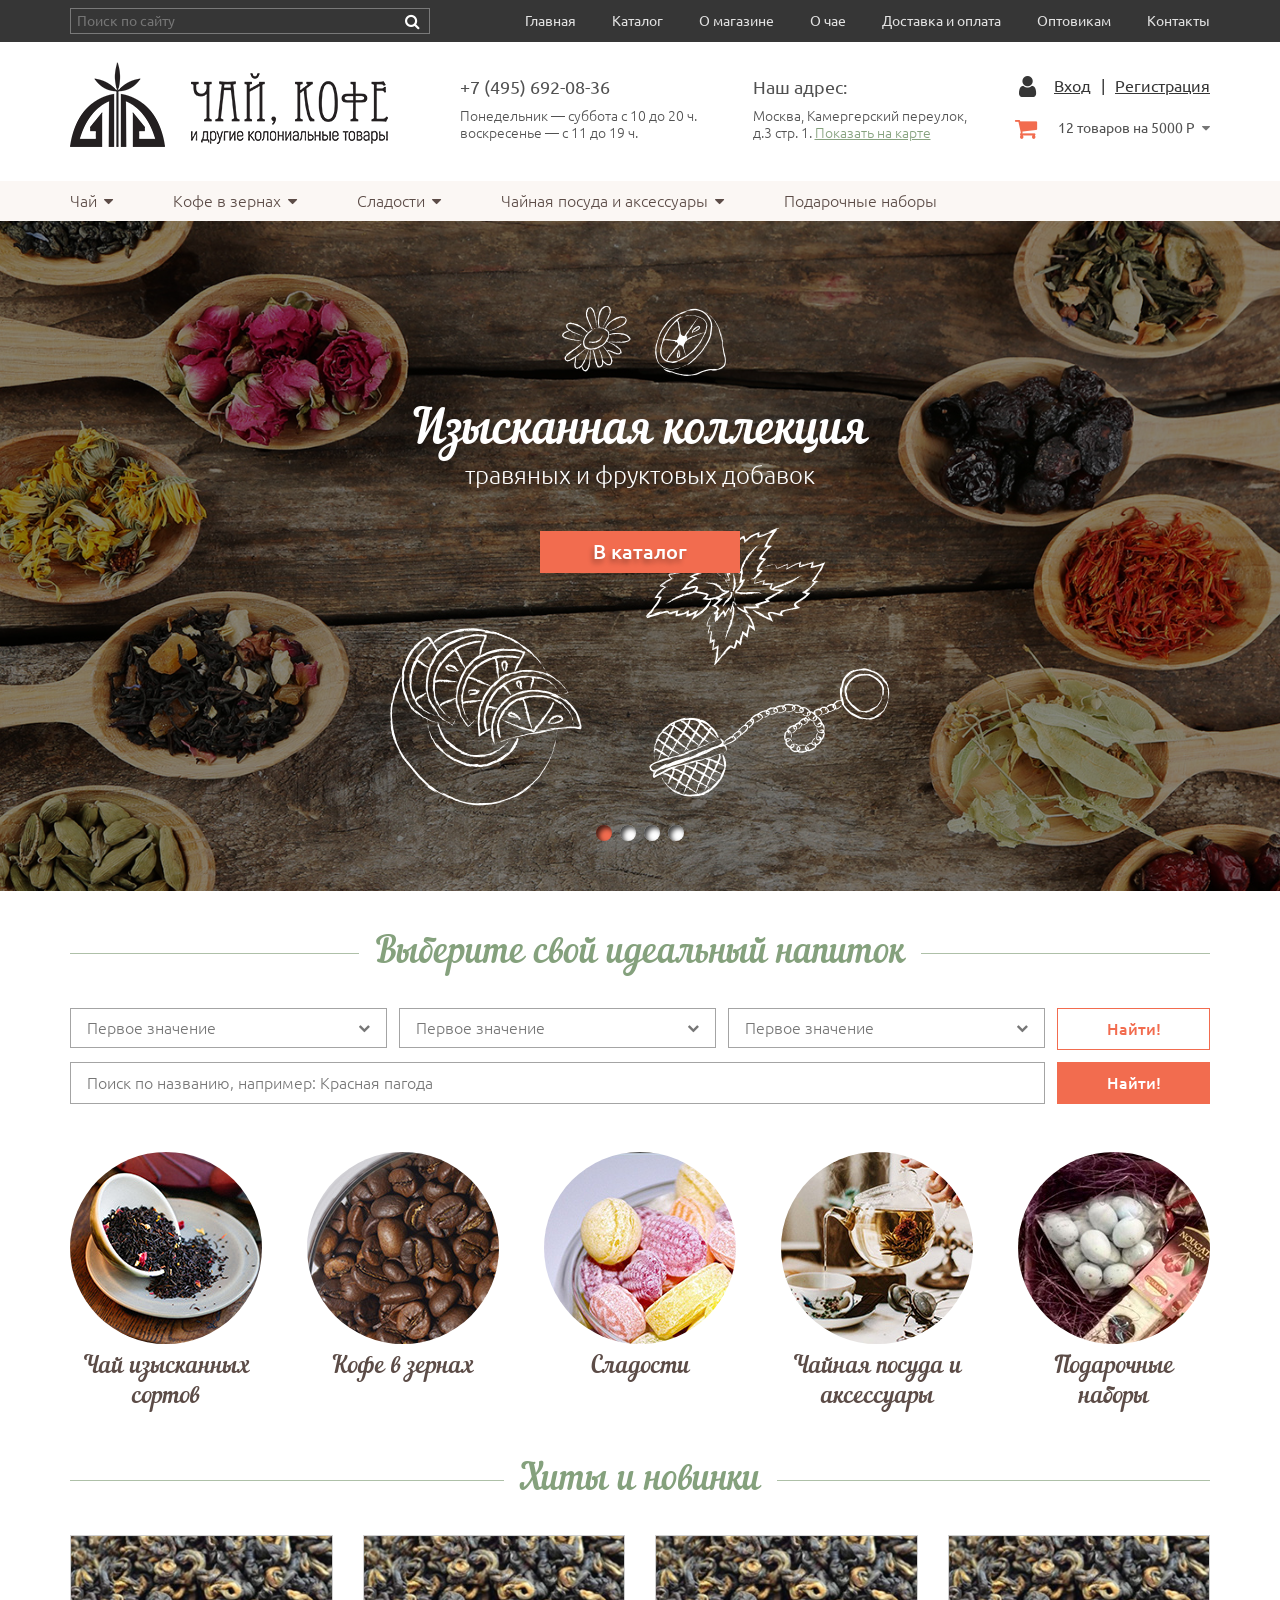
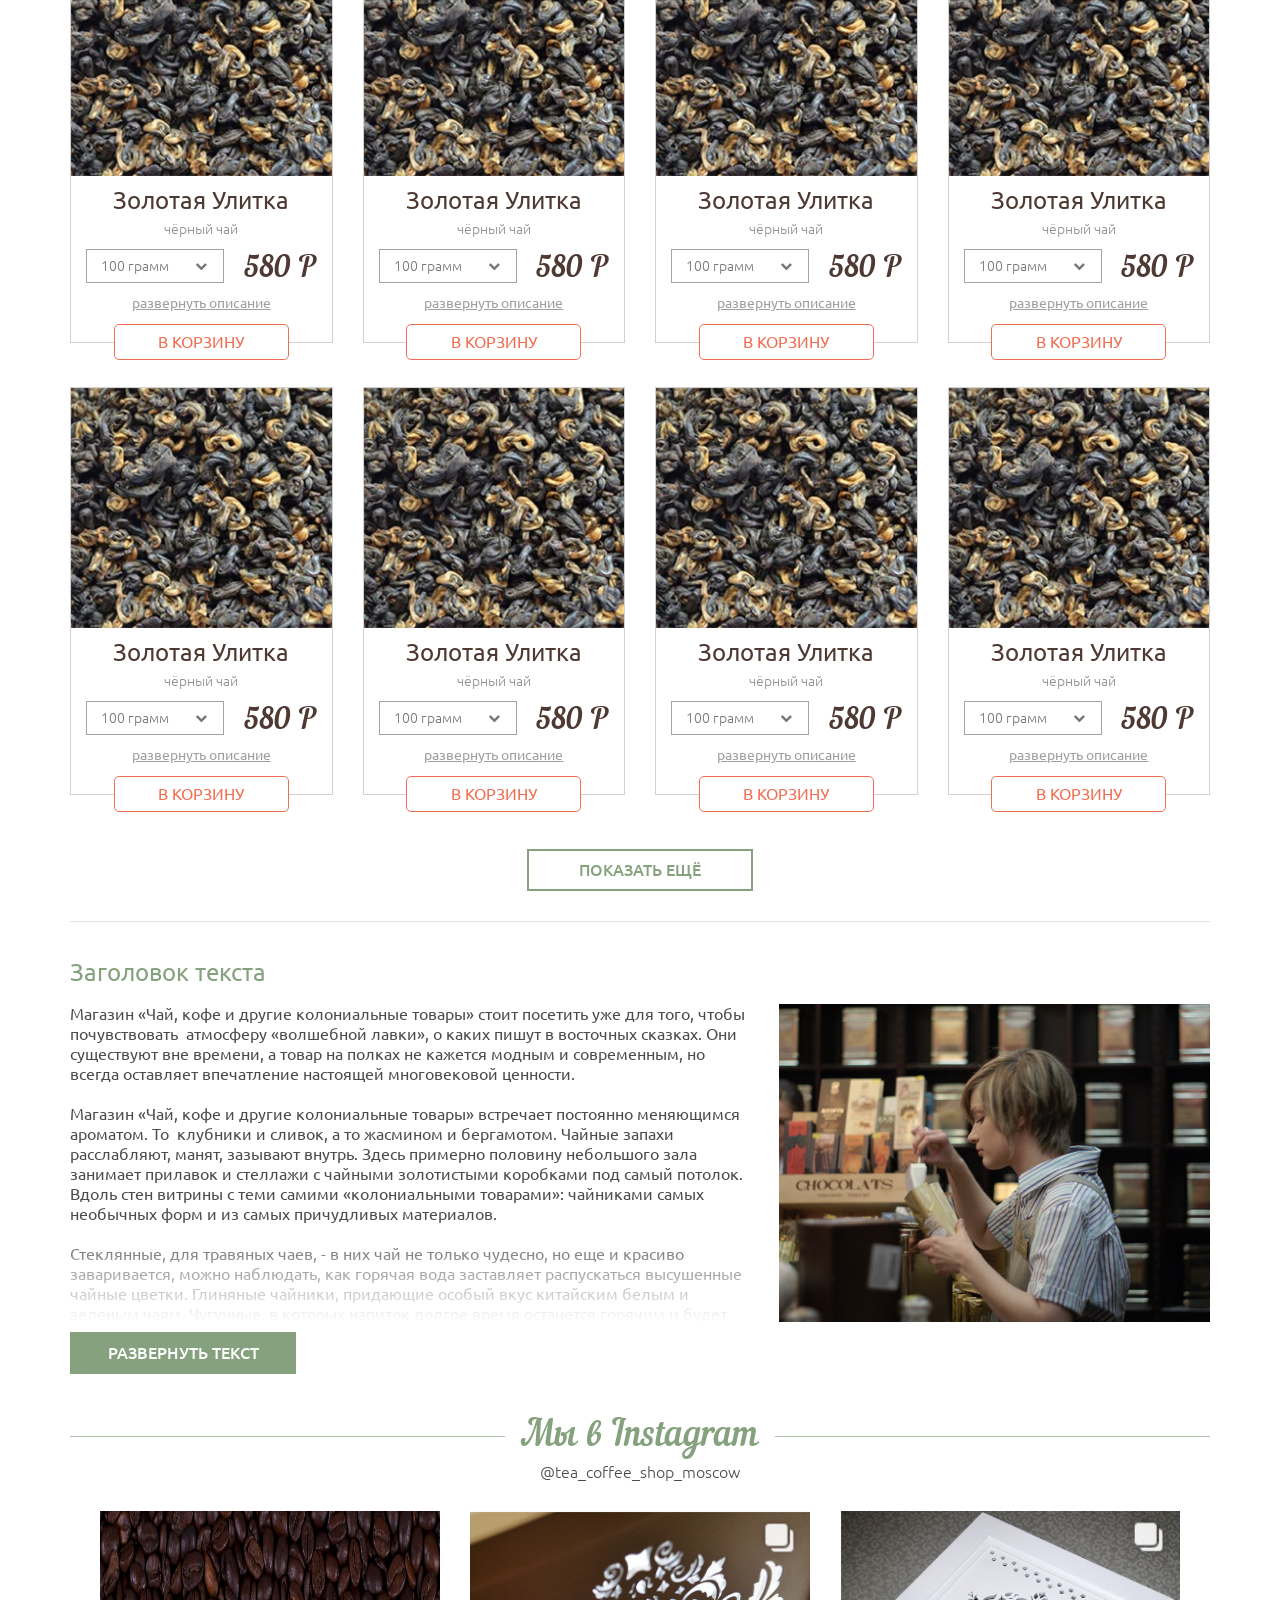
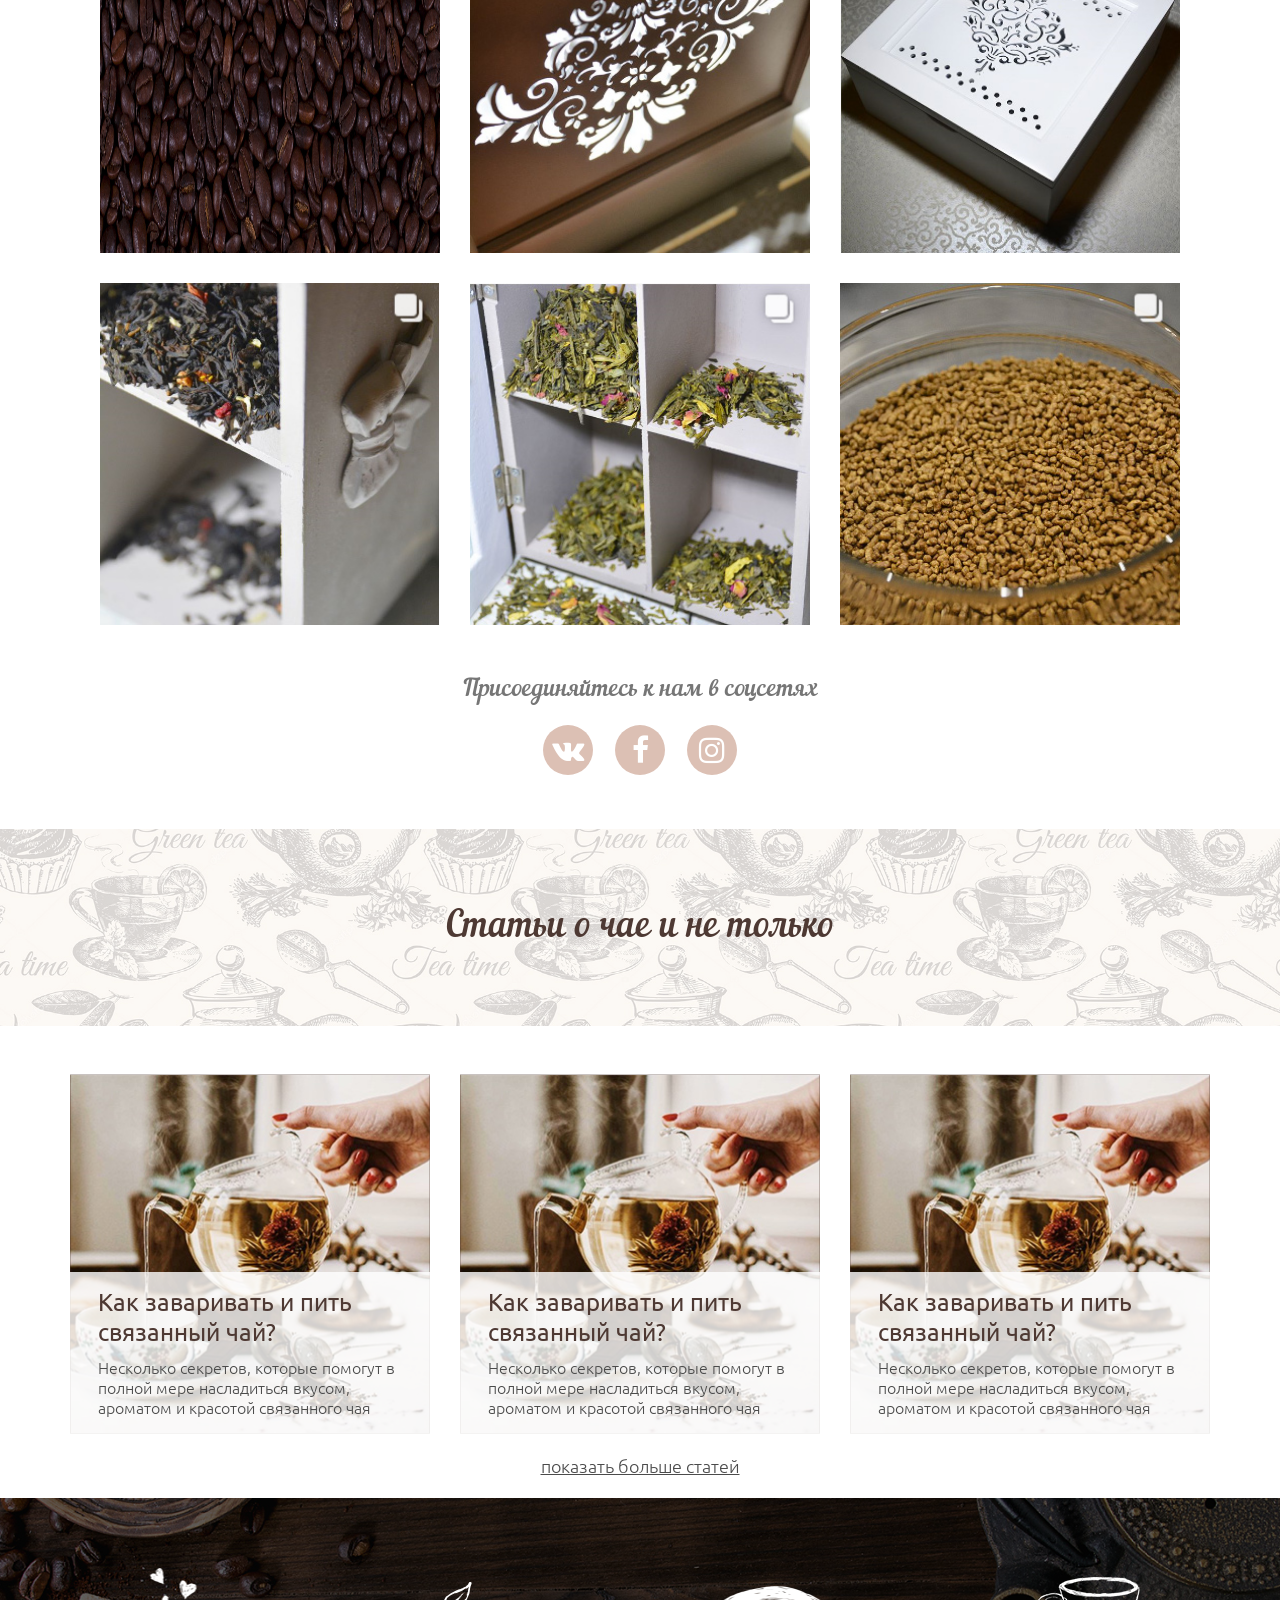
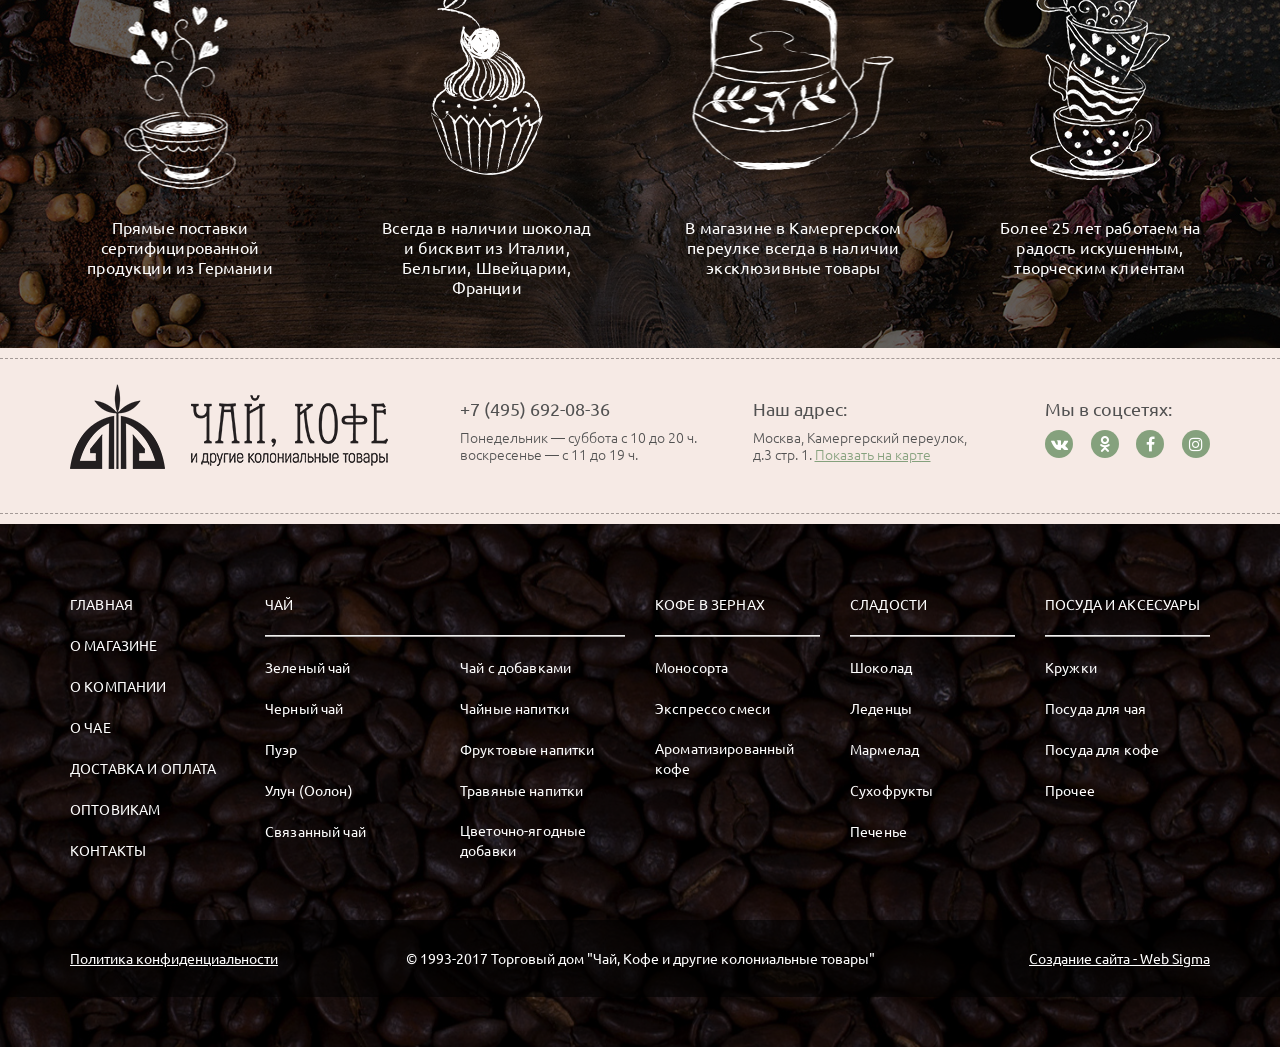
==== commit 63804a5c: "instagram" ====
--- a/app/index.html
+++ b/app/index.html
@@ -1307,7 +1307,7 @@
 						<div class="page__p-inst">
 							<div class="p-inst">
 								<a href="#" class="p-inst__link">
-									<img src="img/instagram/1.jpg" alt="" class="p-inst__img">
+									<img src="img/cofe.jpg" alt="" class="p-inst__img">
 								</a>
 							</div>
 							<div class="p-inst">
@@ -1384,7 +1384,7 @@
 		<div class="page__section">
 			<div class="container">
 				<div class="row">
-					<div class="col-md-4">
+					<div class="col-md-4 col-sm-4">
 						<div class="page__p-stat">
 							<a href="#" class="p-stat" style="background-image: url(img/stat/1.jpg);">
 								<div class="p-stat__bottom">
@@ -1398,7 +1398,7 @@
 							</a>
 						</div>
 					</div>
-					<div class="col-md-4">
+					<div class="col-md-4 col-sm-4">
 						<div class="page__p-stat">
 							<a href="#" class="p-stat" style="background-image: url(img/stat/1.jpg);">
 								<div class="p-stat__bottom">
@@ -1412,7 +1412,7 @@
 							</a>
 						</div>
 					</div>
-					<div class="col-md-4">
+					<div class="col-md-4 col-sm-4">
 						<div class="page__p-stat">
 							<a href="#" class="p-stat" style="background-image: url(img/stat/1.jpg);">
 								<div class="p-stat__bottom">
@@ -1442,7 +1442,49 @@
 			<div class="container">
 				<div class="row">
 					<div class="col-md-12">
-						<div class="page__p-trigers">
+						<div class="page__p-trigers p-trigers__pc">
+							<div class="p-trigers">
+								<div class="p-trigers__top">
+									<img src="img/trigers/1.png" alt="img" class="p-trigers__img">
+								</div>
+								<div class="p-trigers__bottom">
+									<span class="p-trigers__title">
+										Прямые поставки сертифицированной продукции из Германии
+									</span>
+								</div>
+							</div>
+							<div class="p-trigers">
+								<div class="p-trigers__top">
+									<img src="img/trigers/2.png" alt="img" class="p-trigers__img">
+								</div>
+								<div class="p-trigers__bottom">
+									<span class="p-trigers__title">
+										Всегда в наличии шоколад и бисквит из Италии, Бельгии, Швейцарии, Франции
+									</span>
+								</div>
+							</div>
+							<div class="p-trigers">
+								<div class="p-trigers__top">
+									<img src="img/trigers/3.png" alt="img" class="p-trigers__img">
+								</div>
+								<div class="p-trigers__bottom">
+									<span class="p-trigers__title">
+										В магазине в Камергерском переулке всегда в наличии эксклюзивные товары
+									</span>
+								</div>
+							</div>
+							<div class="p-trigers">
+								<div class="p-trigers__top">
+									<img src="img/trigers/4.png" alt="img" class="p-trigers__img">
+								</div>
+								<div class="p-trigers__bottom">
+									<span class="p-trigers__title">
+										Более 25 лет работаем на радость искушенным, творческим клиентам
+									</span>
+								</div>
+							</div>
+						</div>
+						<div class="page__p-trigers p-trigers__slider owl-carousel">
 							<div class="p-trigers">
 								<div class="p-trigers__top">
 									<img src="img/trigers/1.png" alt="img" class="p-trigers__img">
@@ -1494,26 +1536,31 @@
 			<div class="footer__top-border">
 				<div class="container">
 					<div class="row">
-						<div class="col-md-4">
+						<div class="col-md-4 col-sm-4">
 							<div class="header__h-logo">
 								<a href="/" class="h-logo">
 									<img src="img/h-logo.png" alt="Чай, кофе и другие колониальные товары" class="h-logo__img">
 								</a>
 							</div>
-						</div>
-						<div class="col-md-3">
+							<div class="header__h-logo-mob">
+								<a href="/" class="h-logo">
+									<img src="img/f-mob-logo.png" alt="Чай, кофе и другие колониальные товары" class="h-logo__img">
+								</a>
+							</div>
+						</div>
+						<div class="col-md-3 col-sm-3">
 							<div class="header__h-schedule">
 								<div class="h-schedule">
 									<b class="h-schedule__phone">
 										+7 (495) 692-08-36
 									</b>
 									<p class="h-schedule__description">
-										Понедельник — суббота с 10 до 20 ч.<br>воскресенье — с 11 до 19 ч.
+										<span class="h-schedule__description-val1">Понедельник — суббота</span> с 10 до 20 ч.<br><span class="h-schedule__description-val2">воскресенье</span> — с 11 до 19 ч.
 									</p>
 								</div>
 							</div>
 						</div>
-						<div class="col-md-3">
+						<div class="col-md-3 col-sm-3">
 							<div class="header__h-addr">
 								<div class="h-addr">
 									<b class="h-schedule__phone h-addr__title">
@@ -1525,7 +1572,7 @@
 								</div>
 							</div>
 						</div>
-						<div class="col-md-2">
+						<div class="col-md-2 col-sm-2">
 							<div class="footer__f-soc">
 								<div class="f-soc">
 									<b class="h-schedule__phone h-addr__title">
@@ -1564,7 +1611,7 @@
 			<div class="page__section page__section-more" style="background-image: url(img/cofe.jpg);">
 				<div class="container">
 					<div class="row">
-						<div class="col-md-2">
+						<div class="col-md-2 col-xs-12 col-sm-3">
 							<div class="footer__f-menu">
 								<ul class="f-menu">
 									<li class="f-menu__item">
@@ -1605,23 +1652,24 @@
 								</ul>
 							</div>
 						</div>
-						<div class="col-md-4">
+						<hr class="f-menu-mob">
+						<div class="col-md-4 col-xs-12 col-sm-3">
 							<div class="row">
 								<div class="col-md-12">
 									<div class="footer__f-menu">
 										<ul class="f-menu">
-											<li class="f-menu__item">
+											<li class="f-menu__item f-menu__item-title" style="text-align: left;">
 												<b class="f-menu__link">
 													Чай
 												</b>
 											</li>
 										</ul>
-										<hr>
+										<hr class="f-menu-desc">
 									</div>
 								</div>
 							</div>
 							<div class="row">
-								<div class="col-md-6">
+								<div class="col-md-6 col-xs-6 col-sm-12">
 									<div class="footer__f-menu">
 										<ul class="f-menu f-menu-sub">
 											<li class="f-menu__item">
@@ -1652,7 +1700,7 @@
 										</ul>
 									</div>
 								</div>
-								<div class="col-md-6">
+								<div class="col-md-6 col-xs-6 col-sm-12">
 									<div class="footer__f-menu">
 										<ul class="f-menu f-menu-sub">
 											<li class="f-menu__item">
@@ -1685,18 +1733,19 @@
 								</div>
 							</div>
 						</div>
-						<div class="col-md-2">
+						<hr class="f-menu-mob">
+						<div class="col-md-2 col-xs-6 col-sm-3">
 							<div class="row">
 								<div class="col-md-12">
 									<div class="footer__f-menu">
 										<ul class="f-menu">
-											<li class="f-menu__item">
+											<li class="f-menu__item f-menu__item-title" style="text-align: left;">
 												<b class="f-menu__link">
 													кОФЕ В ЗЕРНАХ
 												</b>
 											</li>
 										</ul>
-										<hr>
+										<hr class="f-menu-desc">
 									</div>
 									<div class="footer__f-menu">
 										<ul class="f-menu f-menu-sub">
@@ -1720,18 +1769,18 @@
 								</div>
 							</div>
 						</div>
-						<div class="col-md-2">
+						<div class="col-md-2 col-xs-6 col-sm-3">
 							<div class="row">
 								<div class="col-md-12">
 									<div class="footer__f-menu">
 										<ul class="f-menu">
-											<li class="f-menu__item">
+											<li class="f-menu__item f-menu__item-title" style="text-align: left;">
 												<b class="f-menu__link">
 													Сладости
 												</b>
 											</li>
 										</ul>
-										<hr>
+										<hr class="f-menu-desc">
 									</div>
 									<div class="footer__f-menu">
 										<ul class="f-menu f-menu-sub">
@@ -1765,18 +1814,19 @@
 								</div>
 							</div>
 						</div>
-						<div class="col-md-2">
+						<hr class="f-menu-mob">
+						<div class="col-md-2 col-xs-12 col-sm-3">
 							<div class="row">
 								<div class="col-md-12">
 									<div class="footer__f-menu">
 										<ul class="f-menu">
-											<li class="f-menu__item">
+											<li class="f-menu__item f-menu__item-title" style="text-align: left;">
 												<b class="f-menu__link">
 													Посуда и аксесуары
 												</b>
 											</li>
 										</ul>
-										<hr>
+										<hr class="f-menu-desc">
 									</div>
 									<div class="footer__f-menu">
 										<ul class="f-menu f-menu-sub">
--- a/app/css/main.css
+++ b/app/css/main.css
@@ -511,10 +511,14 @@
   filter: progid:DXImageTransform.Microsoft.gradient( startColorstr='#FFFFFF', endColorstr='#FFFFFF',GradientType=0 );
 }
 
+.page__p-text-hide-catalog {
+  max-height: 504px;
+}
+
 .page__p-inst {
   display: grid;
   padding: 20px 30px 50px;
-  grid-template-columns: 1fr 1fr 1fr;
+  grid-template-columns: repeat(3, 1fr);
   grid-template-rows: 1fr 1fr;
   grid-gap: 30px;
 }
@@ -544,6 +548,15 @@
   margin-right: -15px;
 }
 
+.page__p-path {
+  padding: 20px 0;
+}
+
+.page__p-cat {
+  padding-bottom: 30px;
+  position: relative;
+}
+
 .footer__top {
   padding: 10px 0;
   background-color: #f6eae5;
@@ -569,7 +582,7 @@
   z-index: 2;
 }
 
-.footer__center hr {
+.footer__center .f-menu-desc {
   height: 1px;
   background-color: #afacab;
   width: 100%;
@@ -1177,6 +1190,10 @@
   color: #85a17d;
 }
 
+.p-inst {
+  overflow: hidden;
+}
+
 .p-inst__link {
   display: block;
   height: 100%;
@@ -1186,9 +1203,9 @@
 
 .p-inst__img {
   display: block;
-  min-width: 100%;
   min-height: 100%;
   height: auto;
+  width: 100%;
 }
 
 .p-signup__title {
@@ -1321,6 +1338,56 @@
   display: inline-block;
   color: #fff;
   letter-spacing: 0.01em;
+}
+
+.p-trigers__slider {
+  display: none;
+}
+
+.p-trigers__slider .p-trigers {
+  width: 100%;
+}
+
+.p-trigers__slider .p-trigers__img {
+  width: auto !important;
+  height: auto;
+}
+
+.p-trigers__slider .p-trigers__top {
+  width: 100%;
+}
+
+.p-trigers__slider .p-trigers__bottom {
+  width: 100%;
+}
+
+.p-trigers__slider .owl-dots {
+  font-size: 0;
+  position: absolute;
+  bottom: -35px;
+  left: 0;
+  right: 0;
+  text-align: center;
+}
+
+.p-trigers__slider .owl-dot {
+  width: 16px;
+  height: 16px;
+  border-radius: 50%;
+  -webkit-box-shadow: inset 3px 3px 5px 0px rgba(0, 0, 0, 0.75);
+  -moz-box-shadow: inset 3px 3px 5px 0px rgba(0, 0, 0, 0.75);
+  box-shadow: inset 3px 3px 5px 0px rgba(0, 0, 0, 0.75);
+  background-color: #fff;
+  display: inline-block;
+  margin: 0 4px;
+}
+
+.p-trigers__slider .owl-nav {
+  display: none;
+}
+
+.p-trigers__slider .owl-dot.active {
+  background-color: #f26c4f;
 }
 
 .f-soc__list {
@@ -1929,3 +1996,142 @@
   width: 100%;
   height: auto;
 }
+
+.f-menu-mob {
+  display: block;
+  min-height: 1px;
+  width: 163px;
+  margin: 0 auto;
+  background-color: #97908e;
+  clear: both;
+}
+
+.p-path {
+  font-size: 0;
+}
+
+.p-path__item {
+  display: inline-block;
+  padding-right: 20px;
+  position: relative;
+}
+
+.p-path__item-last {
+  padding-right: 0;
+}
+
+.p-path__item-last::after {
+  display: none !important;
+}
+
+.p-path__item-last .p-path__link {
+  text-decoration: none;
+  color: #989898;
+}
+
+.p-path__item::after {
+  content: "\f054";
+  font-family: "FontAwesome";
+  color: #85a17d;
+  font-size: 12px;
+  position: absolute;
+  right: 5px;
+  bottom: 2px;
+  display: block;
+}
+
+.p-path__link {
+  font-size: 14px;
+  color: #515151;
+  text-decoration: underline;
+  line-height: 20px;
+}
+
+.p-cat {
+  position: relative;
+  min-height: 67px;
+  display: block;
+}
+
+.p-cat:hover .p-cat__title, .p-cat:focus .p-cat__title, .p-cat:active .p-cat__title {
+  text-decoration: none;
+  color: #767676;
+}
+
+.p-cat__left {
+  width: 67px;
+  height: 67px;
+  border-radius: 50%;
+  overflow: hidden;
+  display: -webkit-flex;
+  display: -moz-flex;
+  display: -ms-flex;
+  display: -o-flex;
+  display: flex;
+  -webkit-align-items: center;
+  align-items: center;
+  justify-content: space-between;
+  -webkit-justify-content: space-between;
+}
+
+.p-cat__img {
+  display: block;
+  min-width: 100%;
+  height: 100%;
+}
+
+.p-cat__title {
+  line-height: 18px;
+  color: #767676;
+  text-decoration: underline;
+  display: inline-block;
+  position: absolute;
+  left: 82px;
+  top: 50%;
+  transform: translateY(-50%);
+  -webkit-transform: translateY(-50%);
+}
+
+.p-cat-menu .p-cat__title {
+  margin-right: 13px;
+}
+
+.p-cat-menu .p-cat__title::after {
+  content: "\f0d7";
+  font-family: "FontAwesome";
+  display: block;
+  position: absolute;
+  right: -13px;
+  top: 50%;
+  transform: translateY(-50%);
+}
+
+.p-cat__submenu {
+  position: absolute;
+  top: 100%;
+  left: 82px;
+  width: 300px;
+  z-index: 2;
+  background-color: #fbf7f4;
+  margin-top: -46px;
+  display: none;
+  -webkit-box-shadow: 5px 5px 5px 0px rgba(0, 0, 0, 0.3);
+  -moz-box-shadow: 5px 5px 5px 0px rgba(0, 0, 0, 0.3);
+  box-shadow: 5px 5px 5px 0px rgba(0, 0, 0, 0.3);
+}
+
+.p-cat__submenu-item {
+  padding: 10px 20px;
+  display: block;
+  width: 100%;
+}
+
+.p-cat__submenu-link {
+  color: #5c4c47;
+  font-size: 14px;
+}
+
+.p-cat__submenu-link:hover, .p-cat__submenu-link:focus, .p-cat__submenu-link:active {
+  color: #5c4c47;
+  text-decoration: underline;
+}
--- a/app/css/media.css
+++ b/app/css/media.css
@@ -219,6 +219,48 @@
   }
   .page__p-item {
     height: 301px;
+  }
+  .p-trigers__bottom {
+    height: 122px;
+  }
+  .p-trigers {
+    width: 170px;
+  }
+  .footer__f-soc .h-schedule__phone.h-addr__title {
+    display: none;
+  }
+  .f-soc__list {
+    display: block;
+    font-size: 0;
+    text-align: right;
+    margin-top: -10px;
+  }
+  .f-soc__item {
+    display: inline-block;
+    margin-left: 10px;
+    margin-bottom: 10px;
+  }
+  .p-stat__title {
+    font-size: 16px;
+    line-height: 20px;
+  }
+  .p-stat__description {
+    font-size: 12px;
+  }
+  .p-stat__bottom {
+    padding: 10px;
+  }
+  .p-stat {
+    height: 292px;
+  }
+  .f-copy {
+    text-align: center;
+  }
+  .f-copy__text {
+    margin: 20px 0;
+  }
+  .footer__center .page__section-more {
+    padding-bottom: 240px;
   }
   /**/
 }
@@ -397,6 +439,139 @@
   .page__p-statmore {
     margin-top: -16px;
   }
+  .p-trigers__slider {
+    display: block !important;
+  }
+  .p-trigers__pc {
+    display: none !important;
+  }
+  .p-trigers__title {
+    font-size: 14px;
+    line-height: 20px;
+    padding: 0 60px;
+  }
+  .p-trigers__bottom {
+    height: 82px;
+  }
+  .header__h-logo {
+    display: none !important;
+  }
+  .header__h-logo-mob {
+    display: block !important;
+    margin-bottom: 14px;
+    text-align: center;
+  }
+  .header__h-schedule {
+    text-align: center;
+    margin-left: 0;
+    margin-bottom: 14px;
+  }
+  .header__h-addr {
+    text-align: center;
+    margin-left: 0;
+    margin-right: 0;
+  }
+  .h-schedule__phone {
+    font-size: 20px;
+    font-weight: bold;
+    margin-bottom: 5px;
+  }
+  .h-schedule__description {
+    font-size: 14px;
+    line-height: 15px;
+  }
+  .f-soc__list {
+    width: 150px;
+    margin: 14px auto 0;
+  }
+  .footer__top-border {
+    padding-bottom: 25px;
+  }
+  .f-menu__item {
+    text-align: center;
+  }
+  .f-menu-sub .f-menu__item {
+    text-align: left;
+  }
+  .f-menu-desc {
+    display: none !important;
+  }
+  .f-menu-mob {
+    display: block !important;
+  }
+  .page__section-more .col-md-2, .col-md-4 {
+    position: relative;
+    padding-bottom: 20px;
+  }
+  .f-menu__item-title {
+    padding: 30px 0 25px;
+    font-size: 14px !important;
+  }
+  .footer__f-menu {
+    padding-bottom: 20px;
+  }
+  .footer__f-menu {
+    padding-bottom: 0;
+  }
+  .page__section-more .col-xs-6::after {
+    display: none;
+  }
+  .footer__bottom {
+    bottom: 40px;
+  }
+  .footer__bottom {
+    padding-right: 0;
+    padding-left: 0;
+  }
+  .footer__center .page__section-more {
+    padding-bottom: 215px;
+    padding-top: 20px;
+  }
+  .f-menu__link {
+    font-size: 13px !important;
+  }
+  .f-soc__list {
+    display: -webkit-flex !important;
+    display: -moz-flex !important;
+    display: -ms-flex !important;
+    display: -o-flex !important;
+    display: flex !important;
+  }
+  .p-stat {
+    height: 322px;
+  }
+  .p-stat__bottom {
+    padding: 16px 28px;
+  }
+  .p-cat__left {
+    margin: 0 auto 8px;
+  }
+  .p-cat__title {
+    clear: both;
+    display: inline-block;
+    position: relative;
+    left: auto;
+    transform: none;
+    -webkit-transform: none;
+  }
+  .p-cat {
+    text-align: center;
+  }
+  .p-cat__submenu {
+    left: 0;
+    width: auto;
+    right: 0;
+    margin-top: -32px;
+  }
+  .p-cat-menu .p-cat__title {
+    margin-right: 5px;
+  }
+  .page__p-selectmenu {
+    margin-top: 0 !important;
+  }
+  .page__p-text-hide-catalog {
+    max-height: 240px;
+  }
   /**/
 }
 
@@ -435,6 +610,28 @@
   .page__p-inst-sl {
     display: none;
   }
+  .p-trigers__slider {
+    display: none !important;
+  }
+  .p-trigers__pc {
+    display: -webkit-flex !important;
+    display: -moz-flex !important;
+    display: -ms-flex !important;
+    display: -o-flex !important;
+    display: flex !important;
+  }
+  .header__h-logo-mob {
+    display: none !important;
+  }
+  .header__h-logo {
+    display: block !important;
+  }
+  .f-menu-mob {
+    display: none;
+  }
+  .f-menu-desc {
+    display: block;
+  }
   /**/
 }
 
